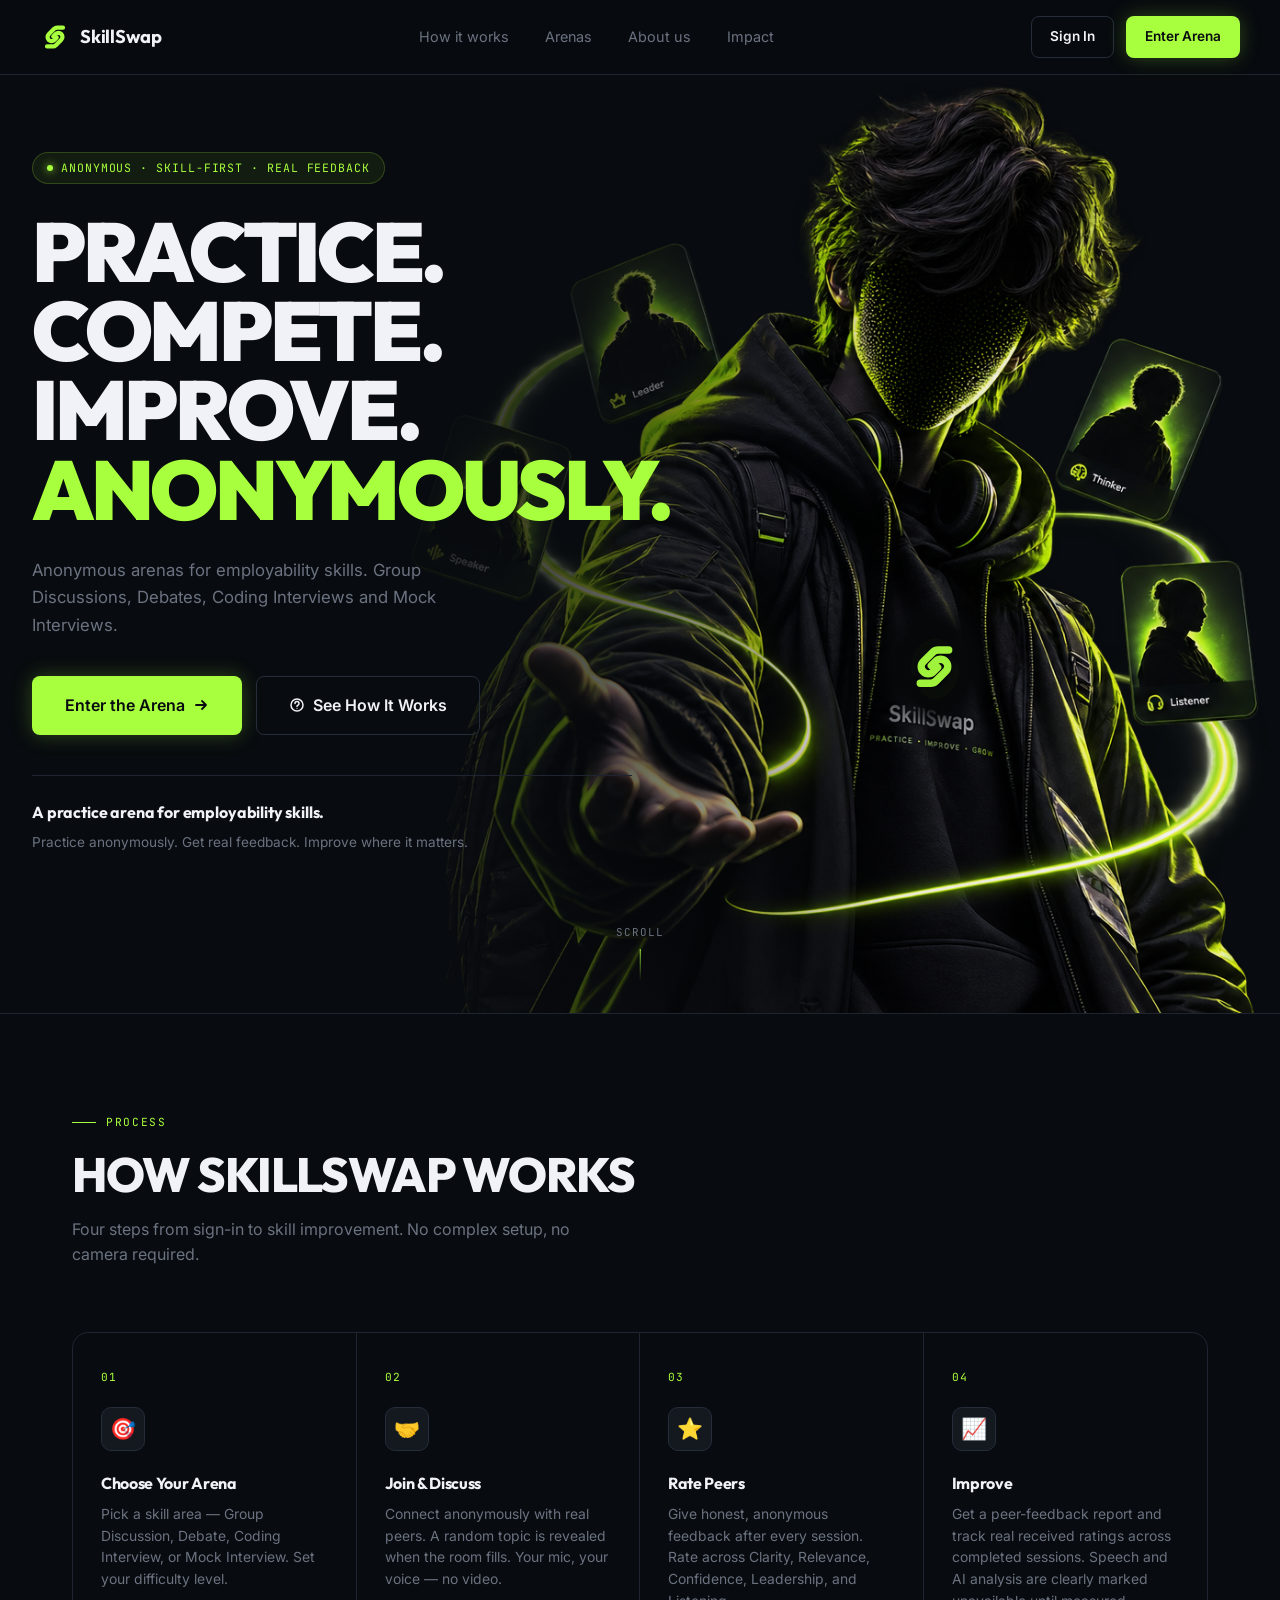
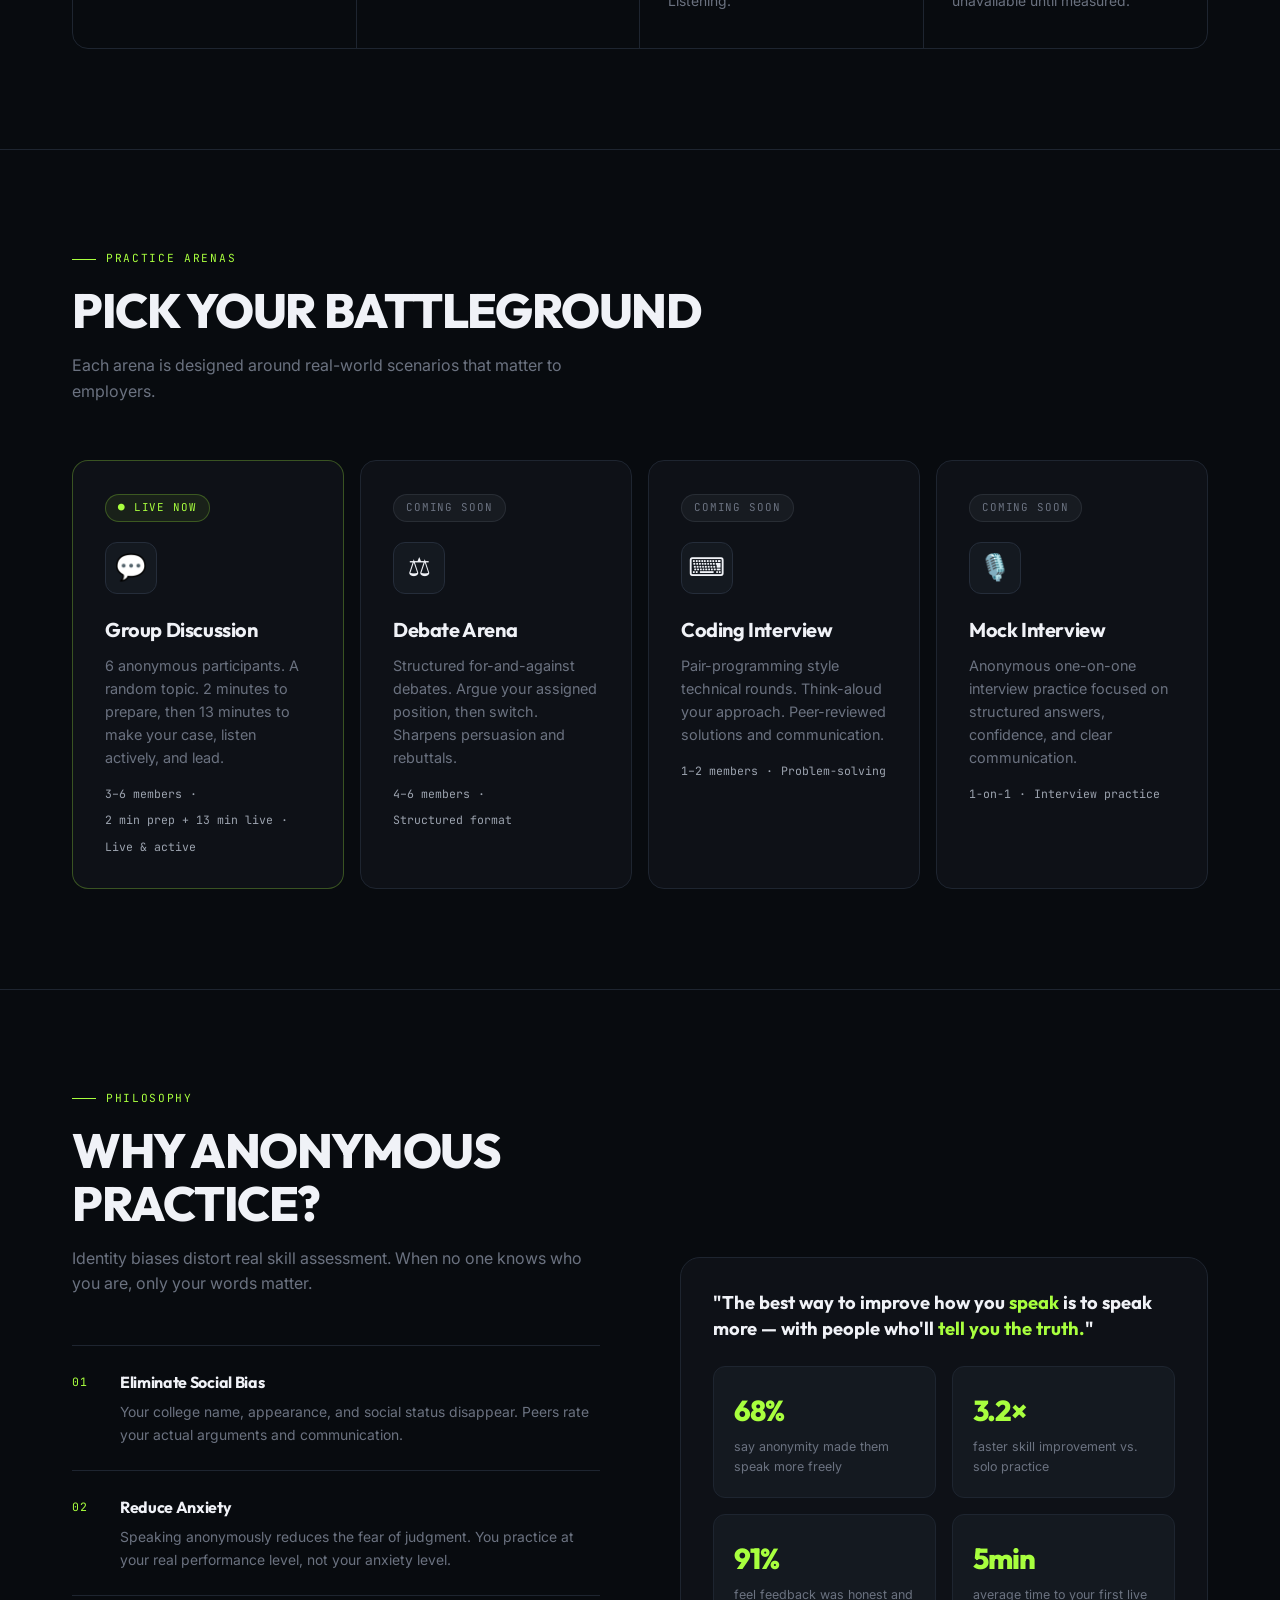
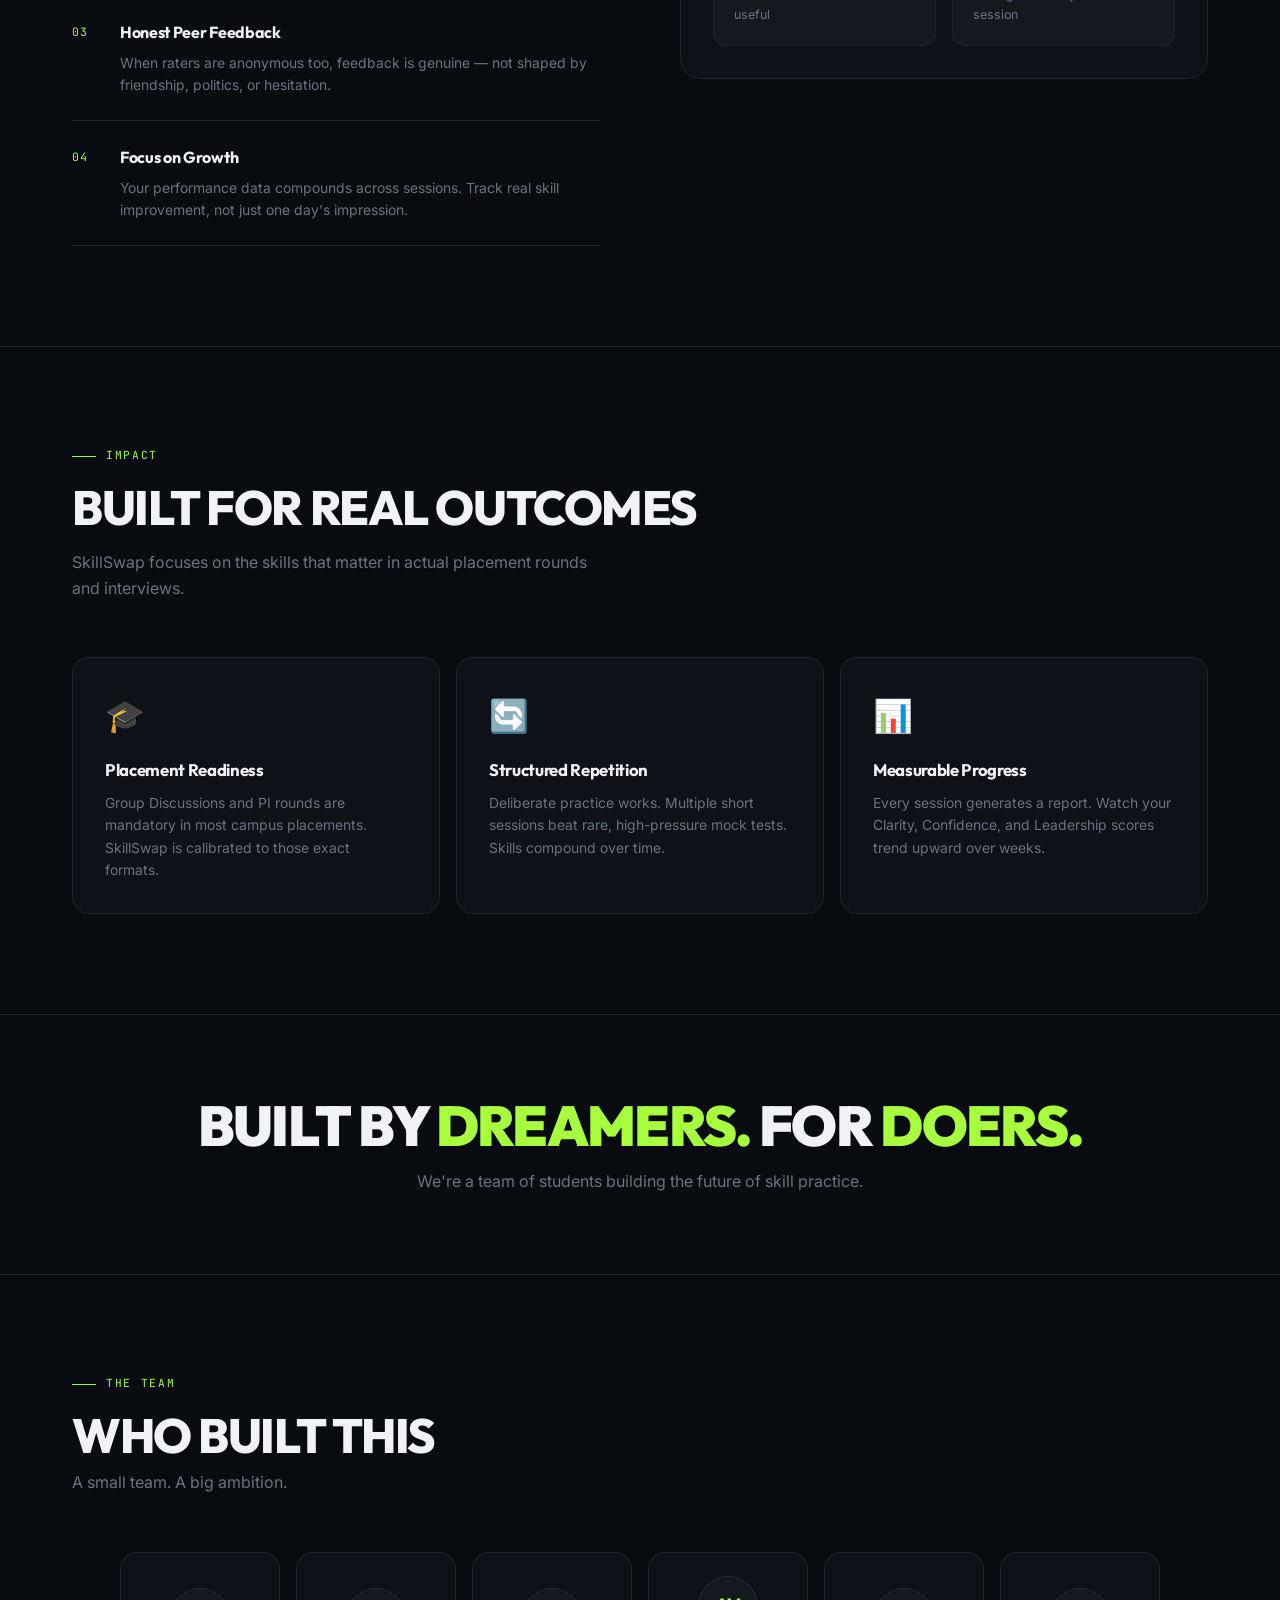
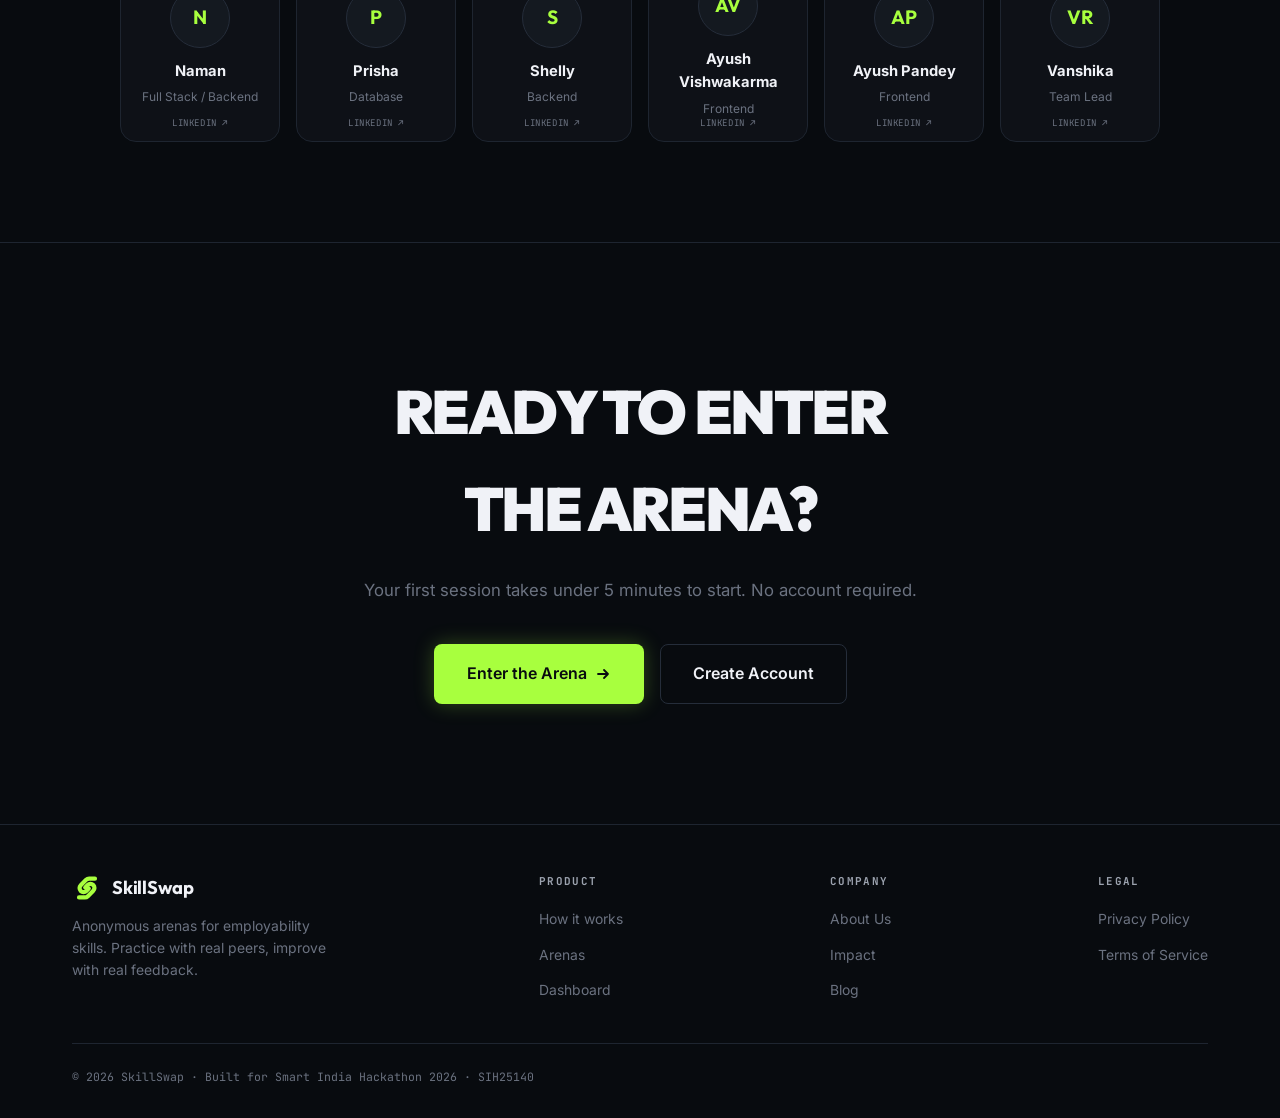
==== index.html @ 021e7776 "Final SkillSwap Arena prototype" ====
<!DOCTYPE html>
<html lang="en">
<head>
<meta charset="UTF-8">
<meta name="viewport" content="width=device-width, initial-scale=1.0">
<title>SkillSwap — Practice. Compete. Improve. Anonymously.</title>
<meta name="description" content="Anonymous arenas for employability skills. Group Discussions, Debates, Coding Interviews and Mock Interviews. Practice with real peers, get real feedback.">
<meta property="og:title" content="SkillSwap — Practice. Compete. Improve. Anonymously.">
<meta property="og:description" content="Anonymous arenas for employability skills. Join live Group Discussions with real peers.">

<link rel="preconnect" href="https://fonts.googleapis.com">
<link rel="preconnect" href="https://fonts.gstatic.com" crossorigin>
<link href="https://fonts.googleapis.com/css2?family=Outfit:wght@400;500;600;700;800;900&family=Inter:wght@400;500;600;700&family=JetBrains+Mono:wght@400;500&display=swap" rel="stylesheet">

<style>
:root {
  --bg:         #080B0F;
  --surface:    #0E1117;
  --surface-2:  #141920;
  --line:       #1E2530;
  --line-2:     #252D3A;
  --text:       #F0F2F7;
  --text-dim:   #6B7280;
  --text-mid:   #9CA3AF;
  --green:      #A8FF3E;
  --green-d:    #7ACC1A;
  --green-glow: rgba(168,255,62,0.12);
  --green-muted: rgba(168,255,62,0.07);
  --display:    'Outfit', sans-serif;
  --sans:       'Inter', system-ui, sans-serif;
  --mono:       'JetBrains Mono', ui-monospace, monospace;
}

*, *::before, *::after { margin: 0; padding: 0; box-sizing: border-box; }
html { scroll-behavior: smooth; }
body {
  background: var(--bg);
  color: var(--text);
  font-family: var(--sans);
  line-height: 1.6;
  -webkit-font-smoothing: antialiased;
  overflow-x: hidden;
}
img { max-width: 100%; display: block; }
a { color: inherit; text-decoration: none; }
ul { list-style: none; }
button { font: inherit; }

@media (prefers-reduced-motion: reduce) {
  *, *::before, *::after {
    animation-duration: 0.01ms !important;
    animation-iteration-count: 1 !important;
    transition-duration: 0.01ms !important;
  }
}

::selection { background: var(--green); color: #080B0F; }

/* ──── TYPOGRAPHY ──── */
h1, h2, h3, h4 { font-family: var(--display); letter-spacing: -0.02em; }

/* ──── LAYOUT ──── */
.container { max-width: 1200px; margin: 0 auto; padding: 0 32px; }
@media (max-width: 640px) { .container { padding: 0 20px; } }

/* ──── BUTTONS ──── */
.btn {
  display: inline-flex; align-items: center; justify-content: center; gap: 8px;
  font-family: var(--sans); font-size: 0.93rem; font-weight: 600;
  padding: 13px 24px; border-radius: 8px; border: 1px solid transparent;
  cursor: pointer;
  transition: transform 0.15s ease, background 0.15s ease, border-color 0.15s ease, box-shadow 0.15s ease;
}
.btn:hover { transform: translateY(-1px); }
.btn-green {
  background: var(--green); color: #080B0F;
  box-shadow: 0 0 20px rgba(168,255,62,0.25);
}
.btn-green:hover {
  background: #bfff5a;
  box-shadow: 0 0 32px rgba(168,255,62,0.4);
}
.btn-outline {
  background: transparent; color: var(--text); border-color: var(--line-2);
}
.btn-outline:hover { border-color: var(--green); color: var(--green); }
.btn-sm { padding: 9px 18px; font-size: 0.85rem; }
.btn-lg { padding: 16px 32px; font-size: 1rem; }

/* ──── NAVIGATION ──── */
header {
  position: fixed; top: 0; left: 0; right: 0; z-index: 100;
  background: rgba(8,11,15,0.8); backdrop-filter: blur(12px);
  border-bottom: 1px solid var(--line);
  transition: background 0.3s ease;
}
.nav {
  display: flex; align-items: center; justify-content: space-between;
  padding: 16px 0;
}
.logo {
  display: flex; align-items: center; gap: 10px;
  font-family: var(--display); font-weight: 700; font-size: 1.15rem;
  letter-spacing: -0.01em;
}
.logo-mark {
  width: 30px; height: 30px;
  display: flex; align-items: center; justify-content: center;
  flex-shrink: 0;
}
.logo-mark img { width: 30px; height: 30px; }
.nav-links {
  display: flex; gap: 36px;
  font-size: 0.9rem; color: var(--text-dim);
}
.nav-links a { transition: color 0.15s; }
.nav-links a:hover { color: var(--text); }
.nav-right { display: flex; align-items: center; gap: 12px; }
@media (max-width: 860px) { .nav-links { display: none; } }

/* ──── HERO SECTION ──── */
.hero {
  position: relative; min-height: 100vh;
  display: flex; align-items: center;
  overflow: hidden;
  padding-top: 72px;
  background: #080B0F;
  isolation: isolate;
}
.hero-art {
  position: absolute; inset: 72px 0 0;
  background-image:
    url('/static/hero-brand-overlay.svg?v=2'),
    url('/static/hero_figure.png?v=2');
  background-repeat: no-repeat;
  background-position: center right;
  background-size: auto 100%;
  pointer-events: none;
  z-index: 0;
}
.hero > .container { width:100%; position:relative; z-index:1; }
.hero-art::after {
  content: '';
  position: absolute; inset: 0;
  background: linear-gradient(
    90deg,
    #080B0F 0%,
    rgba(8,11,15,0.98) 25%,
    rgba(8,11,15,0.65) 48%,
    rgba(8,11,15,0.05) 70%
  );
  pointer-events: none;
}
.hero-layout {
  width: 100%; position: relative; z-index: 1;
  padding: 80px 0 60px;
}
.hero-mobile-art { display: none; }
.hero-content { position:relative; z-index:1; width:min(50vw, 600px); max-width:600px; }
.hero-badge {
  display: inline-flex; align-items: center; gap: 8px;
  background: var(--green-muted); border: 1px solid rgba(168,255,62,0.2);
  border-radius: 100px; padding: 6px 14px;
  font-family: var(--mono); font-size: 0.72rem; letter-spacing: 0.08em;
  text-transform: uppercase; color: var(--green); margin-bottom: 28px;
}
.hero-badge::before {
  content: ''; width: 6px; height: 6px; border-radius: 50%;
  background: var(--green); box-shadow: 0 0 8px var(--green);
  animation: blink 1.8s infinite;
}
@keyframes blink { 0%,100%{opacity:1} 50%{opacity:0.3} }

.hero-h1 {
  font-size: clamp(3rem, 7vw, 5.2rem);
  font-weight: 900; line-height: 0.95; letter-spacing: -0.04em;
  margin-bottom: 28px;
}
.hero-h1 .line-green { color: var(--green); display: block; }
.hero-h1 span { display: block; }

.hero-sub {
  color: var(--text-dim); font-size: 1.05rem; line-height: 1.65;
  max-width: 440px; margin-bottom: 36px;
}

.hero-actions { display: flex; align-items: center; gap: 14px; flex-wrap: wrap; }

.hero-tagline-strip {
  margin-top:40px;
  display:flex; flex-direction:column; gap:6px;
  padding-top:24px; border-top:1px solid var(--line);
}
.hero-tagline-main {
  font-family:var(--display); font-weight:700; font-size:1rem;
  color:var(--text); letter-spacing:-0.01em;
}
.hero-tagline-sub {
  font-size:0.85rem; color:var(--text-dim); line-height:1.55;
}
.hero-facts {
  display:flex; gap:28px; margin-top:20px; flex-wrap:wrap;
}
.hero-fact-val {
  font-family:var(--display); font-weight:800; font-size:1.6rem;
  color:var(--green); letter-spacing:-0.02em;
}
.hero-fact-label {
  font-size:0.75rem; color:var(--text-dim); margin-top:2px;
}

/* ──── SCROLL INDICATOR ──── */
.scroll-indicator {
  position: absolute; bottom: 32px; left: 50%; transform: translateX(-50%);
  display: flex; flex-direction: column; align-items: center; gap: 8px;
  font-family: var(--mono); font-size: 0.68rem; color: var(--text-dim);
  letter-spacing: 0.1em; text-transform: uppercase; z-index: 3;
  animation: float 2s ease-in-out infinite;
}
@keyframes float { 0%,100%{transform:translateX(-50%) translateY(0)} 50%{transform:translateX(-50%) translateY(-6px)} }
.scroll-indicator::after {
  content: ''; width: 1px; height: 32px;
  background: linear-gradient(to bottom, var(--green), transparent);
}

@media (max-width: 1024px) and (min-width: 769px) {
  .hero-art {
    background-size: auto 90%;
    background-position: calc(100% + 72px) bottom;
  }
  .hero-art::after {
    background: linear-gradient(
      90deg,
      #080B0F 0%,
      rgba(8,11,15,0.98) 32%,
      rgba(8,11,15,0.78) 51%,
      rgba(8,11,15,0.06) 72%
    );
  }
  .hero-content { width: 54vw; }
  .hero-h1 { font-size: clamp(3.5rem, 6.2vw, 4rem); }
}

@media (min-width: 1200px) {
  .hero-content { transform: translateX(-40px); }
}

@media (max-width: 768px) {
  .hero {
    min-height: auto;
    display: block;
    padding-top: 72px;
  }
  .hero-art { display: none; }
  .hero-layout { padding: 48px 0 0; }
  .hero-content { width: 100%; max-width: none; }
  .hero-h1 {
    font-size: clamp(2.8rem, 11.2vw, 4.2rem);
    line-height: 0.96;
  }
  .hero-mobile-art {
    display: block;
    position: relative;
    left: 50%;
    width: 100vw;
    height: clamp(390px, 105vw, 500px);
    margin-top: 18px;
    transform: translateX(-50%);
    overflow: hidden;
    background-image:
      url('/static/hero-brand-overlay.svg?v=2'),
      url('/static/hero_figure.png?v=2');
    background-repeat: no-repeat;
    background-size: auto 100%;
    background-position: right bottom;
    pointer-events: none;
  }
  .hero-mobile-art::after {
    content: '';
    position: absolute;
    inset: 0;
    background:
      linear-gradient(180deg, transparent 76%, #080B0F 100%),
      linear-gradient(90deg, #080B0F 0%, rgba(8,11,15,0.2) 14%, transparent 28%);
  }
  .scroll-indicator { display: none; }
}

@media (max-width: 480px) {
  .hero-layout { padding-top: 34px; }
  .hero-badge { margin-bottom: 20px; }
  .hero-h1 {
    font-size: clamp(2.45rem, 11vw, 3.15rem);
    margin-bottom: 22px;
  }
  .hero-sub { font-size: 0.95rem; margin-bottom: 24px; }
  .hero-actions { flex-direction: column; align-items: stretch; gap: 10px; }
  .hero-actions .btn { width: 100%; }
  .hero-tagline-strip { margin-top: 28px; padding-top: 20px; }
  .hero-mobile-art {
    height: clamp(390px, 105vw, 452px);
    margin-top: 10px;
    background-position: right bottom;
  }
}

/* ──── SECTION BASE ──── */
section { padding: 100px 0; }
.section-label {
  font-family: var(--mono); font-size: 0.7rem; letter-spacing: 0.15em;
  text-transform: uppercase; color: var(--green); margin-bottom: 16px;
  display: flex; align-items: center; gap: 10px;
}
.section-label::before {
  content: ''; width: 24px; height: 1px; background: var(--green);
}
.section-title {
  font-size: clamp(2rem, 4vw, 3rem); font-weight: 800;
  line-height: 1.1; letter-spacing: -0.03em; margin-bottom: 16px;
}
.section-sub {
  color: var(--text-dim); font-size: 1rem; max-width: 520px;
}

/* ──── HOW IT WORKS ──── */
.how-section { border-top: 1px solid var(--line); }
.how-steps {
  display: grid; grid-template-columns: repeat(4, 1fr); gap: 0;
  margin-top: 64px; border: 1px solid var(--line); border-radius: 16px;
  overflow: hidden;
}
@media (max-width: 860px) { .how-steps { grid-template-columns: 1fr 1fr; } }
@media (max-width: 520px) { .how-steps { grid-template-columns: 1fr; } }

.how-step {
  padding: 36px 28px;
  border-right: 1px solid var(--line);
  position: relative;
  transition: background 0.2s ease;
}
.how-step:last-child { border-right: none; }
.how-step:hover { background: var(--green-muted); }

.how-num {
  font-family: var(--mono); font-size: 0.7rem; color: var(--green);
  margin-bottom: 20px; letter-spacing: 0.1em;
}
.how-icon {
  width: 44px; height: 44px; border-radius: 10px;
  background: var(--surface-2); border: 1px solid var(--line-2);
  display: flex; align-items: center; justify-content: center;
  margin-bottom: 20px;
  font-size: 1.3rem;
}
.how-step h3 { font-size: 1rem; font-weight: 700; margin-bottom: 8px; }
.how-step p { font-size: 0.87rem; color: var(--text-dim); line-height: 1.55; }

/* ──── ARENAS ──── */
.arenas-section { border-top: 1px solid var(--line); }
.arenas-grid {
  display: grid; grid-template-columns: repeat(4, minmax(0, 1fr)); gap: 16px;
  grid-auto-rows: 1fr;
  margin-top: 56px;
}
@media (max-width: 1100px) { .arenas-grid { grid-template-columns: repeat(2, minmax(0, 1fr)); } }
@media (max-width: 640px) { .arenas-grid { grid-template-columns: 1fr; } }

.arena-card {
  background: var(--surface); border: 1px solid var(--line);
  border-radius: 16px; padding: 32px;
  cursor: pointer; transition: border-color 0.2s ease, background 0.2s ease, transform 0.2s ease;
  position: relative; overflow: hidden;
  min-width: 0; height: 100%;
}
.arena-card::before {
  content: ''; position: absolute; inset: 0;
  background: var(--green-muted); opacity: 0;
  transition: opacity 0.2s ease;
}
.arena-card:hover { border-color: rgba(168,255,62,0.3); transform: translateY(-2px); }
.arena-card:hover::before { opacity: 1; }
.arena-card.primary { border-color: rgba(168,255,62,0.28); }

.arena-badge {
  display: inline-flex; align-items: center; gap: 6px;
  background: var(--green-muted); border: 1px solid rgba(168,255,62,0.25);
  border-radius: 100px; padding: 4px 12px;
  font-family: var(--mono); font-size: 0.68rem; color: var(--green);
  text-transform: uppercase; letter-spacing: 0.08em; margin-bottom: 20px;
}
.arena-badge.coming-soon {
  background: rgba(107,114,128,0.1); border-color: rgba(107,114,128,0.2);
  color: var(--text-dim);
}
.arena-icon {
  width: 52px; height: 52px; border-radius: 12px;
  background: var(--surface-2); border: 1px solid var(--line-2);
  display: flex; align-items: center; justify-content: center;
  font-size: 1.6rem; margin-bottom: 20px;
}
.arena-card h3 { font-size: 1.25rem; font-weight: 700; margin-bottom: 8px; }
.arena-card p { font-size: 0.9rem; color: var(--text-dim); margin-bottom: 16px; }
.arena-meta {
  display: flex; gap: 8px; flex-wrap: wrap;
  font-family: var(--mono); font-size: 0.72rem; color: var(--text-mid);
}

/* ──── WHY ANONYMOUS ──── */
.why-section { border-top: 1px solid var(--line); }
.why-grid {
  display: grid; grid-template-columns: 1fr 1fr; gap: 80px;
  align-items: center; margin-top: 0;
}
@media (max-width: 860px) { .why-grid { grid-template-columns: 1fr; gap: 48px; } }
.why-left {}
.why-points { margin-top: 48px; display: flex; flex-direction: column; gap: 0; }
.why-point {
  display: flex; gap: 20px; padding: 24px 0;
  border-bottom: 1px solid var(--line);
}
.why-point:first-child { border-top: 1px solid var(--line); }
.why-point-num {
  font-family: var(--mono); font-size: 0.72rem; color: var(--green);
  min-width: 28px; padding-top: 3px; letter-spacing: 0.06em;
}
.why-point-content h4 { font-size: 1rem; font-weight: 700; margin-bottom: 6px; }
.why-point-content p { font-size: 0.87rem; color: var(--text-dim); line-height: 1.6; }

.why-visual {
  position: relative; background: var(--surface);
  border: 1px solid var(--line); border-radius: 20px; padding: 32px;
}
.why-quote {
  font-family: var(--display); font-size: 1.15rem; font-weight: 700;
  line-height: 1.4; margin-bottom: 24px;
  color: var(--text);
}
.why-quote span { color: var(--green); }
.why-visual-stats {
  display: grid; grid-template-columns: 1fr 1fr; gap: 16px;
  margin-top: 24px;
}
.why-stat {
  background: var(--surface-2); border: 1px solid var(--line);
  border-radius: 12px; padding: 20px;
}
.why-stat-val {
  font-family: var(--display); font-weight: 800; font-size: 1.8rem;
  color: var(--green); letter-spacing: -0.03em;
}
.why-stat-label {
  font-size: 0.78rem; color: var(--text-dim); margin-top: 4px;
}

/* ──── IMPACT ──── */
.impact-section { border-top: 1px solid var(--line); }
.impact-grid {
  display: grid; grid-template-columns: repeat(3, 1fr); gap: 16px;
  margin-top: 56px;
}
@media (max-width: 640px) { .impact-grid { grid-template-columns: 1fr; } }
.impact-card {
  background: var(--surface); border: 1px solid var(--line);
  border-radius: 16px; padding: 32px;
}
.impact-card .ic { font-size: 2rem; margin-bottom: 16px; }
.impact-card h3 { font-size: 1.05rem; font-weight: 700; margin-bottom: 8px; }
.impact-card p { font-size: 0.87rem; color: var(--text-dim); line-height: 1.6; }

/* ──── TEAM ──── */
.team-section { border-top: 1px solid var(--line); }
.team-grid {
  display: flex; gap: 16px; flex-wrap: wrap;
  margin-top: 56px; justify-content: center;
}
.team-card {
  width: 160px; height: 190px; flex-shrink: 0;
  position: relative; perspective: 900px; cursor: pointer;
  border-radius: 16px; outline: none;
}
.team-card:focus-visible {
  outline: 2px solid var(--green); outline-offset: 4px;
}
.team-card-inner {
  width: 100%; height: 100%; position: relative;
  transform-style: preserve-3d;
  transition: transform 0.45s cubic-bezier(0.2, 0.7, 0.2, 1);
}
.team-card.is-flipped .team-card-inner { transform: rotateY(180deg); }
@media (hover: hover) and (pointer: fine) {
  .team-card:hover .team-card-inner { transform: rotateY(180deg); }
}
.team-card-face {
  position: absolute; inset: 0;
  display: flex; flex-direction: column; align-items: center; justify-content: center;
  background: var(--surface); border: 1px solid var(--line);
  border-radius: 16px; padding: 20px 16px; text-align: center;
  backface-visibility: hidden; -webkit-backface-visibility: hidden;
  transition: border-color 0.2s ease, box-shadow 0.2s ease;
}
.team-card:hover .team-card-face,
.team-card:focus-visible .team-card-face,
.team-card.is-flipped .team-card-face {
  border-color: rgba(168,255,62,0.34);
}
.team-card-back {
  transform: rotateY(180deg);
  background:
    radial-gradient(circle at 50% 25%, rgba(168,255,62,0.09), transparent 52%),
    var(--surface);
}
.team-avatar {
  width: 60px; height: 60px; border-radius: 50%;
  background: var(--surface-2); border: 1px solid var(--line-2);
  margin: 0 auto 12px;
  display: flex; align-items: center; justify-content: center;
  font-family: var(--display); font-weight: 700; font-size: 1.2rem;
  color: var(--green);
}
.team-name { font-size: 0.92rem; font-weight: 700; margin-bottom: 4px; }
.team-role { font-size: 0.75rem; color: var(--text-dim); }
.team-card-cue {
  position: absolute; bottom: 10px;
  font-family: var(--mono); font-size: 0.57rem; letter-spacing: 0.06em;
  text-transform: uppercase; color: var(--text-dim);
}
.team-back-name {
  font-family: var(--display); font-size: 1rem; font-weight: 800;
  color: var(--text); line-height: 1.2; margin-bottom: 18px;
}
.team-linkedin {
  display: inline-flex; align-items: center; justify-content: center; gap: 8px;
  width: 100%; padding: 10px 12px; border-radius: 8px;
  color: #080B0F; background: var(--green); border: 1px solid var(--green);
  font-family: var(--sans); font-size: 0.76rem; font-weight: 700;
  transition: background 0.15s ease, box-shadow 0.15s ease;
}
.team-linkedin:hover,
.team-linkedin:focus-visible {
  background: #bfff5a; box-shadow: 0 0 18px rgba(168,255,62,0.2);
}
.team-linkedin svg { width: 15px; height: 15px; flex-shrink: 0; }
.team-flip-back {
  margin-top: 12px; padding: 5px 9px;
  border: 0; background: transparent; color: var(--text-dim);
  font-family: var(--mono); font-size: 0.61rem; letter-spacing: 0.05em;
  text-transform: uppercase;
}
.team-flip-back:hover,
.team-flip-back:focus-visible { color: var(--green); }
@media (prefers-reduced-motion: reduce) {
  .team-card-inner { transition: none; }
}

/* ──── BRAND LINE ──── */
.brand-section {
  border-top: 1px solid var(--line);
  padding: 80px 0; text-align: center;
  position: relative; overflow: hidden;
}
.brand-line {
  font-family: var(--display); font-weight: 900;
  font-size: clamp(1.8rem, 5vw, 3.5rem);
  letter-spacing: -0.03em; line-height: 1.1;
}
.brand-line span { color: var(--green); }
.brand-sub { color: var(--text-dim); margin-top: 12px; }

/* ──── FINAL CTA ──── */
.cta-section {
  border-top: 1px solid var(--line); text-align: center; padding: 120px 0;
}
.cta-section h2 {
  font-size: clamp(2.2rem, 5vw, 3.8rem); font-weight: 900;
  letter-spacing: -0.04em; margin-bottom: 20px;
}
.cta-section p { color: var(--text-dim); font-size: 1.05rem; margin-bottom: 40px; }
.cta-actions { display: flex; gap: 16px; justify-content: center; flex-wrap: wrap; }

/* ──── FOOTER ──── */
footer {
  border-top: 1px solid var(--line);
  padding: 48px 0 32px;
}
.footer-top {
  display: flex; justify-content: space-between; gap: 40px; flex-wrap: wrap;
  margin-bottom: 40px;
}
.footer-logo { margin-bottom: 12px; }
.footer-desc { font-size: 0.87rem; color: var(--text-dim); max-width: 260px; line-height: 1.6; }
.footer-nav-group h4 {
  font-family: var(--mono); font-size: 0.68rem; letter-spacing: 0.12em;
  text-transform: uppercase; color: var(--text-mid); margin-bottom: 16px;
}
.footer-nav-group ul { display: flex; flex-direction: column; gap: 10px; }
.footer-nav-group a { font-size: 0.87rem; color: var(--text-dim); transition: color 0.15s; }
.footer-nav-group a:hover { color: var(--text); }
.footer-bottom {
  border-top: 1px solid var(--line); padding-top: 24px;
  display: flex; justify-content: flex-start; flex-wrap: wrap; gap: 12px;
  font-family: var(--mono); font-size: 0.72rem; color: var(--text-dim);
}

/* ──── REVEAL ANIMATION ──── */
.reveal { opacity: 0; transform: translateY(24px); transition: opacity 0.7s ease, transform 0.7s ease; }
.reveal.in { opacity: 1; transform: none; }
.reveal-delay-1 { transition-delay: 0.1s; }
.reveal-delay-2 { transition-delay: 0.2s; }
.reveal-delay-3 { transition-delay: 0.3s; }
.reveal-delay-4 { transition-delay: 0.4s; }
</style>
</head>
<body>

<!-- ──── NAVIGATION ──── -->
<header id="site-header">
  <div class="container nav">
    <a href="/" class="logo" id="logo-link">
      <div class="logo-mark">
        <img src="/static/skillswap-mark.svg" alt="">
      </div>
      SkillSwap
    </a>
    <nav class="nav-links">
      <a href="#how-it-works">How it works</a>
      <a href="#arenas">Arenas</a>
      <a href="#about">About us</a>
      <a href="#impact">Impact</a>
    </nav>
    <div class="nav-right">
      <a href="/auth" class="btn btn-outline btn-sm" id="nav-signin">Sign In</a>
      <a href="/auth" class="btn btn-green btn-sm" id="nav-enter">Enter Arena</a>
    </div>
  </div>
</header>

<!-- ──── HERO ──── -->
<section class="hero" id="hero">
  <div class="hero-art" aria-hidden="true"></div>
  <div class="container">
    <div class="hero-layout">
      <div class="hero-content">
        <div class="hero-badge">Anonymous · Skill-First · Real Feedback</div>
        <h1 class="hero-h1">
          <span>PRACTICE.</span>
          <span>COMPETE.</span>
          <span>IMPROVE.</span>
          <span class="line-green">ANONYMOUSLY.</span>
        </h1>
        <p class="hero-sub">
          Anonymous arenas for employability skills.
          Group Discussions, Debates, Coding Interviews and Mock Interviews.
        </p>
        <div class="hero-actions">
          <a href="/auth" class="btn btn-green btn-lg" id="hero-enter-btn">
            Enter the Arena
            <svg width="16" height="16" viewBox="0 0 16 16" fill="none">
              <path d="M3 8h10M9 4l4 4-4 4" stroke="currentColor" stroke-width="1.8" stroke-linecap="round" stroke-linejoin="round"/>
            </svg>
          </a>
          <a href="#how-it-works" class="btn btn-outline btn-lg" id="hero-how-btn">
            <svg width="16" height="16" viewBox="0 0 16 16" fill="none">
              <circle cx="8" cy="8" r="6" stroke="currentColor" stroke-width="1.5"/>
              <path d="M6 6.5c0-1.1.9-2 2-2s2 .9 2 2c0 .8-.5 1.5-1.2 1.8L8 9v.5" stroke="currentColor" stroke-width="1.5" stroke-linecap="round"/>
              <circle cx="8" cy="11.5" r=".6" fill="currentColor"/>
            </svg>
            See How It Works
          </a>
        </div>

        <div class="hero-tagline-strip">
          <span class="hero-tagline-main">A practice arena for employability skills.</span>
          <span class="hero-tagline-sub">Practice anonymously. Get real feedback. Improve where it matters.</span>
        </div>
      </div>

      <div class="hero-mobile-art" aria-hidden="true"></div>

    </div>
  </div>
  <div class="scroll-indicator">scroll</div>
</section>

<!-- ──── HOW IT WORKS ──── -->
<section id="how-it-works" class="how-section">
  <div class="container">
    <div class="section-label">Process</div>
    <h2 class="section-title">HOW SKILLSWAP WORKS</h2>
    <p class="section-sub">Four steps from sign-in to skill improvement. No complex setup, no camera required.</p>

    <div class="how-steps">
      <div class="how-step reveal">
        <div class="how-num">01</div>
        <div class="how-icon">🎯</div>
        <h3>Choose Your Arena</h3>
        <p>Pick a skill area — Group Discussion, Debate, Coding Interview, or Mock Interview. Set your difficulty level.</p>
      </div>
      <div class="how-step reveal reveal-delay-1">
        <div class="how-num">02</div>
        <div class="how-icon">🤝</div>
        <h3>Join &amp; Discuss</h3>
        <p>Connect anonymously with real peers. A random topic is revealed when the room fills. Your mic, your voice — no video.</p>
      </div>
      <div class="how-step reveal reveal-delay-2">
        <div class="how-num">03</div>
        <div class="how-icon">⭐</div>
        <h3>Rate Peers</h3>
        <p>Give honest, anonymous feedback after every session. Rate across Clarity, Relevance, Confidence, Leadership, and Listening.</p>
      </div>
      <div class="how-step reveal reveal-delay-3">
        <div class="how-num">04</div>
        <div class="how-icon">📈</div>
        <h3>Improve</h3>
        <p>Get a peer-feedback report and track real received ratings across completed sessions. Speech and AI analysis are clearly marked unavailable until measured.</p>
      </div>
    </div>
  </div>
</section>

<!-- ──── ARENAS ──── -->
<section id="arenas" class="arenas-section">
  <div class="container">
    <div class="section-label">Practice Arenas</div>
    <h2 class="section-title">PICK YOUR BATTLEGROUND</h2>
    <p class="section-sub">Each arena is designed around real-world scenarios that matter to employers.</p>

    <div class="arenas-grid">
      <a href="/auth" class="arena-card primary reveal" id="arena-gd">
        <div class="arena-badge">● Live Now</div>
        <div class="arena-icon">💬</div>
        <h3>Group Discussion</h3>
        <p>6 anonymous participants. A random topic. 2 minutes to prepare, then 13 minutes to make your case, listen actively, and lead.</p>
        <div class="arena-meta">
          <span>3–6 members</span>
          <span>·</span>
          <span>2 min prep + 13 min live</span>
          <span>·</span>
          <span>Live &amp; active</span>
        </div>
      </a>

      <div class="arena-card reveal reveal-delay-1" id="arena-debate">
        <div class="arena-badge coming-soon">Coming Soon</div>
        <div class="arena-icon">⚖️</div>
        <h3>Debate Arena</h3>
        <p>Structured for-and-against debates. Argue your assigned position, then switch. Sharpens persuasion and rebuttals.</p>
        <div class="arena-meta">
          <span>4–6 members</span>
          <span>·</span>
          <span>Structured format</span>
        </div>
      </div>

      <div class="arena-card reveal reveal-delay-2" id="arena-code">
        <div class="arena-badge coming-soon">Coming Soon</div>
        <div class="arena-icon">⌨️</div>
        <h3>Coding Interview</h3>
        <p>Pair-programming style technical rounds. Think-aloud your approach. Peer-reviewed solutions and communication.</p>
        <div class="arena-meta">
          <span>1–2 members</span>
          <span>·</span>
          <span>Problem-solving</span>
        </div>
      </div>

      <div class="arena-card reveal reveal-delay-3" id="arena-mock">
        <div class="arena-badge coming-soon">Coming Soon</div>
        <div class="arena-icon">🎙️</div>
        <h3>Mock Interview</h3>
        <p>Anonymous one-on-one interview practice focused on structured answers, confidence, and clear communication.</p>
        <div class="arena-meta">
          <span>1-on-1</span>
          <span>·</span>
          <span>Interview practice</span>
        </div>
      </div>
    </div>
  </div>
</section>

<!-- ──── WHY ANONYMOUS ──── -->
<section id="why" class="why-section">
  <div class="container">
    <div class="why-grid">
      <div class="why-left">
        <div class="section-label">Philosophy</div>
        <h2 class="section-title">WHY ANONYMOUS PRACTICE?</h2>
        <p class="section-sub">Identity biases distort real skill assessment. When no one knows who you are, only your words matter.</p>
        <div class="why-points">
          <div class="why-point reveal">
            <div class="why-point-num">01</div>
            <div class="why-point-content">
              <h4>Eliminate Social Bias</h4>
              <p>Your college name, appearance, and social status disappear. Peers rate your actual arguments and communication.</p>
            </div>
          </div>
          <div class="why-point reveal reveal-delay-1">
            <div class="why-point-num">02</div>
            <div class="why-point-content">
              <h4>Reduce Anxiety</h4>
              <p>Speaking anonymously reduces the fear of judgment. You practice at your real performance level, not your anxiety level.</p>
            </div>
          </div>
          <div class="why-point reveal reveal-delay-2">
            <div class="why-point-num">03</div>
            <div class="why-point-content">
              <h4>Honest Peer Feedback</h4>
              <p>When raters are anonymous too, feedback is genuine — not shaped by friendship, politics, or hesitation.</p>
            </div>
          </div>
          <div class="why-point reveal reveal-delay-3">
            <div class="why-point-num">04</div>
            <div class="why-point-content">
              <h4>Focus on Growth</h4>
              <p>Your performance data compounds across sessions. Track real skill improvement, not just one day's impression.</p>
            </div>
          </div>
        </div>
      </div>

      <div class="why-visual reveal" id="why-visual">
        <p class="why-quote">
          "The best way to improve how you <span>speak</span> is to speak more — with people who'll <span>tell you the truth.</span>"
        </p>
        <div class="why-visual-stats">
          <div class="why-stat">
            <div class="why-stat-val">68%</div>
            <div class="why-stat-label">say anonymity made them speak more freely</div>
          </div>
          <div class="why-stat">
            <div class="why-stat-val">3.2×</div>
            <div class="why-stat-label">faster skill improvement vs. solo practice</div>
          </div>
          <div class="why-stat">
            <div class="why-stat-val">91%</div>
            <div class="why-stat-label">feel feedback was honest and useful</div>
          </div>
          <div class="why-stat">
            <div class="why-stat-val">5min</div>
            <div class="why-stat-label">average time to your first live session</div>
          </div>
        </div>
      </div>
    </div>
  </div>
</section>

<!-- ──── IMPACT ──── -->
<section id="impact" class="impact-section">
  <div class="container">
    <div class="section-label">Impact</div>
    <h2 class="section-title">BUILT FOR REAL OUTCOMES</h2>
    <p class="section-sub">SkillSwap focuses on the skills that matter in actual placement rounds and interviews.</p>

    <div class="impact-grid">
      <div class="impact-card reveal">
        <div class="ic">🎓</div>
        <h3>Placement Readiness</h3>
        <p>Group Discussions and PI rounds are mandatory in most campus placements. SkillSwap is calibrated to those exact formats.</p>
      </div>
      <div class="impact-card reveal reveal-delay-1">
        <div class="ic">🔄</div>
        <h3>Structured Repetition</h3>
        <p>Deliberate practice works. Multiple short sessions beat rare, high-pressure mock tests. Skills compound over time.</p>
      </div>
      <div class="impact-card reveal reveal-delay-2">
        <div class="ic">📊</div>
        <h3>Measurable Progress</h3>
        <p>Every session generates a report. Watch your Clarity, Confidence, and Leadership scores trend upward over weeks.</p>
      </div>
    </div>
  </div>
</section>

<!-- ──── BRAND LINE ──── -->
<section class="brand-section" id="about">
  <div class="container">
    <p class="brand-line">
      BUILT BY <span>DREAMERS.</span> FOR <span>DOERS.</span>
    </p>
    <p class="brand-sub">We're a team of students building the future of skill practice.</p>
  </div>
</section>

<!-- ──── TEAM ──── -->
<section class="team-section">
  <div class="container">
    <div class="section-label">The Team</div>
    <h2 class="section-title" style="margin-bottom: 8px;">WHO BUILT THIS</h2>
    <p class="section-sub">A small team. A big ambition.</p>
    <div class="team-grid" id="team-grid">
      <div class="team-card reveal" tabindex="0" role="group" aria-label="Naman team card. Press Enter to show LinkedIn options." aria-expanded="false">
        <div class="team-card-inner">
          <div class="team-card-face team-card-front">
            <div class="team-avatar">N</div>
            <div class="team-name">Naman</div>
            <div class="team-role">Full Stack / Backend</div>
            <span class="team-card-cue" aria-hidden="true">LinkedIn ↗</span>
          </div>
          <div class="team-card-face team-card-back" aria-hidden="true">
            <div class="team-back-name">Naman</div>
            <a class="team-linkedin" href="https://www.linkedin.com/in/namanchona/" target="_blank" rel="noopener noreferrer" aria-label="Open Naman's LinkedIn profile in a new tab" tabindex="-1">
              <svg viewBox="0 0 24 24" fill="currentColor" aria-hidden="true"><path d="M20.45 20.45h-3.56v-5.57c0-1.33-.02-3.04-1.85-3.04-1.85 0-2.14 1.45-2.14 2.94v5.67H9.35V9h3.41v1.56h.05c.48-.9 1.64-1.85 3.37-1.85 3.6 0 4.27 2.37 4.27 5.46v6.28zM5.34 7.43a2.06 2.06 0 1 1 0-4.13 2.06 2.06 0 0 1 0 4.13zM7.12 20.45H3.56V9h3.56v11.45z"/></svg>
              LinkedIn
            </a>
            <button type="button" class="team-flip-back" aria-label="Show Naman's profile details" tabindex="-1">↩ Back</button>
          </div>
        </div>
      </div>
      <div class="team-card reveal reveal-delay-1" tabindex="0" role="group" aria-label="Prisha team card. Press Enter to show LinkedIn options." aria-expanded="false">
        <div class="team-card-inner">
          <div class="team-card-face team-card-front">
            <div class="team-avatar">P</div>
            <div class="team-name">Prisha</div>
            <div class="team-role">Database</div>
            <span class="team-card-cue" aria-hidden="true">LinkedIn ↗</span>
          </div>
          <div class="team-card-face team-card-back" aria-hidden="true">
            <div class="team-back-name">Prisha</div>
            <a class="team-linkedin" href="https://www.linkedin.com/in/prisha-gautam-738b42380/" target="_blank" rel="noopener noreferrer" aria-label="Open Prisha's LinkedIn profile in a new tab" tabindex="-1">
              <svg viewBox="0 0 24 24" fill="currentColor" aria-hidden="true"><path d="M20.45 20.45h-3.56v-5.57c0-1.33-.02-3.04-1.85-3.04-1.85 0-2.14 1.45-2.14 2.94v5.67H9.35V9h3.41v1.56h.05c.48-.9 1.64-1.85 3.37-1.85 3.6 0 4.27 2.37 4.27 5.46v6.28zM5.34 7.43a2.06 2.06 0 1 1 0-4.13 2.06 2.06 0 0 1 0 4.13zM7.12 20.45H3.56V9h3.56v11.45z"/></svg>
              LinkedIn
            </a>
            <button type="button" class="team-flip-back" aria-label="Show Prisha's profile details" tabindex="-1">↩ Back</button>
          </div>
        </div>
      </div>
      <div class="team-card reveal reveal-delay-2" tabindex="0" role="group" aria-label="Shelly team card. Press Enter to show LinkedIn options." aria-expanded="false">
        <div class="team-card-inner">
          <div class="team-card-face team-card-front">
            <div class="team-avatar">S</div>
            <div class="team-name">Shelly</div>
            <div class="team-role">Backend</div>
            <span class="team-card-cue" aria-hidden="true">LinkedIn ↗</span>
          </div>
          <div class="team-card-face team-card-back" aria-hidden="true">
            <div class="team-back-name">Shelly</div>
            <a class="team-linkedin" href="https://www.linkedin.com/in/shelly-poonia/" target="_blank" rel="noopener noreferrer" aria-label="Open Shelly's LinkedIn profile in a new tab" tabindex="-1">
              <svg viewBox="0 0 24 24" fill="currentColor" aria-hidden="true"><path d="M20.45 20.45h-3.56v-5.57c0-1.33-.02-3.04-1.85-3.04-1.85 0-2.14 1.45-2.14 2.94v5.67H9.35V9h3.41v1.56h.05c.48-.9 1.64-1.85 3.37-1.85 3.6 0 4.27 2.37 4.27 5.46v6.28zM5.34 7.43a2.06 2.06 0 1 1 0-4.13 2.06 2.06 0 0 1 0 4.13zM7.12 20.45H3.56V9h3.56v11.45z"/></svg>
              LinkedIn
            </a>
            <button type="button" class="team-flip-back" aria-label="Show Shelly's profile details" tabindex="-1">↩ Back</button>
          </div>
        </div>
      </div>
      <div class="team-card reveal reveal-delay-3" tabindex="0" role="group" aria-label="Ayush Vishwakarma team card. Press Enter to show LinkedIn options." aria-expanded="false">
        <div class="team-card-inner">
          <div class="team-card-face team-card-front">
            <div class="team-avatar">AV</div>
            <div class="team-name">Ayush Vishwakarma</div>
            <div class="team-role">Frontend</div>
            <span class="team-card-cue" aria-hidden="true">LinkedIn ↗</span>
          </div>
          <div class="team-card-face team-card-back" aria-hidden="true">
            <div class="team-back-name">Ayush Vishwakarma</div>
            <a class="team-linkedin" href="https://www.linkedin.com/in/ayush-vishwakarma1604/" target="_blank" rel="noopener noreferrer" aria-label="Open Ayush Vishwakarma's LinkedIn profile in a new tab" tabindex="-1">
              <svg viewBox="0 0 24 24" fill="currentColor" aria-hidden="true"><path d="M20.45 20.45h-3.56v-5.57c0-1.33-.02-3.04-1.85-3.04-1.85 0-2.14 1.45-2.14 2.94v5.67H9.35V9h3.41v1.56h.05c.48-.9 1.64-1.85 3.37-1.85 3.6 0 4.27 2.37 4.27 5.46v6.28zM5.34 7.43a2.06 2.06 0 1 1 0-4.13 2.06 2.06 0 0 1 0 4.13zM7.12 20.45H3.56V9h3.56v11.45z"/></svg>
              LinkedIn
            </a>
            <button type="button" class="team-flip-back" aria-label="Show Ayush Vishwakarma's profile details" tabindex="-1">↩ Back</button>
          </div>
        </div>
      </div>
      <div class="team-card reveal reveal-delay-3" tabindex="0" role="group" aria-label="Ayush Pandey team card. Press Enter to show LinkedIn options." aria-expanded="false">
        <div class="team-card-inner">
          <div class="team-card-face team-card-front">
            <div class="team-avatar">AP</div>
            <div class="team-name">Ayush Pandey</div>
            <div class="team-role">Frontend</div>
            <span class="team-card-cue" aria-hidden="true">LinkedIn ↗</span>
          </div>
          <div class="team-card-face team-card-back" aria-hidden="true">
            <div class="team-back-name">Ayush Pandey</div>
            <a class="team-linkedin" href="https://www.linkedin.com/in/ayush-pandey-68a431380/" target="_blank" rel="noopener noreferrer" aria-label="Open Ayush Pandey's LinkedIn profile in a new tab" tabindex="-1">
              <svg viewBox="0 0 24 24" fill="currentColor" aria-hidden="true"><path d="M20.45 20.45h-3.56v-5.57c0-1.33-.02-3.04-1.85-3.04-1.85 0-2.14 1.45-2.14 2.94v5.67H9.35V9h3.41v1.56h.05c.48-.9 1.64-1.85 3.37-1.85 3.6 0 4.27 2.37 4.27 5.46v6.28zM5.34 7.43a2.06 2.06 0 1 1 0-4.13 2.06 2.06 0 0 1 0 4.13zM7.12 20.45H3.56V9h3.56v11.45z"/></svg>
              LinkedIn
            </a>
            <button type="button" class="team-flip-back" aria-label="Show Ayush Pandey's profile details" tabindex="-1">↩ Back</button>
          </div>
        </div>
      </div>
      <div class="team-card reveal reveal-delay-3" tabindex="0" role="group" aria-label="Vanshika team card. Press Enter to show LinkedIn options." aria-expanded="false">
        <div class="team-card-inner">
          <div class="team-card-face team-card-front">
            <div class="team-avatar">VR</div>
            <div class="team-name">Vanshika</div>
            <div class="team-role">Team Lead</div>
            <span class="team-card-cue" aria-hidden="true">LinkedIn ↗</span>
          </div>
          <div class="team-card-face team-card-back" aria-hidden="true">
            <div class="team-back-name">Vanshika</div>
            <a class="team-linkedin" href="https://www.linkedin.com/in/vanshika-rai-16a76a35b/" target="_blank" rel="noopener noreferrer" aria-label="Open Vanshika's LinkedIn profile in a new tab" tabindex="-1">
              <svg viewBox="0 0 24 24" fill="currentColor" aria-hidden="true"><path d="M20.45 20.45h-3.56v-5.57c0-1.33-.02-3.04-1.85-3.04-1.85 0-2.14 1.45-2.14 2.94v5.67H9.35V9h3.41v1.56h.05c.48-.9 1.64-1.85 3.37-1.85 3.6 0 4.27 2.37 4.27 5.46v6.28zM5.34 7.43a2.06 2.06 0 1 1 0-4.13 2.06 2.06 0 0 1 0 4.13zM7.12 20.45H3.56V9h3.56v11.45z"/></svg>
              LinkedIn
            </a>
            <button type="button" class="team-flip-back" aria-label="Show Vanshika's profile details" tabindex="-1">↩ Back</button>
          </div>
        </div>
      </div>
    </div>
  </div>
</section>

<!-- ──── FINAL CTA ──── -->
<section class="cta-section">
  <div class="container">
    <h2>READY TO ENTER<br>THE ARENA?</h2>
    <p>Your first session takes under 5 minutes to start. No account required.</p>
    <div class="cta-actions">
      <a href="/auth" class="btn btn-green btn-lg" id="cta-enter">
        Enter the Arena
        <svg width="16" height="16" viewBox="0 0 16 16" fill="none">
          <path d="M3 8h10M9 4l4 4-4 4" stroke="currentColor" stroke-width="1.8" stroke-linecap="round" stroke-linejoin="round"/>
        </svg>
      </a>
      <a href="/auth" class="btn btn-outline btn-lg" id="cta-signin">Create Account</a>
    </div>
  </div>
</section>

<!-- ──── FOOTER ──── -->
<footer>
  <div class="container">
    <div class="footer-top">
      <div>
        <a href="/" class="logo footer-logo">
          <div class="logo-mark">
            <img src="/static/skillswap-mark.svg" alt="">
          </div>
          SkillSwap
        </a>
        <p class="footer-desc">Anonymous arenas for employability skills. Practice with real peers, improve with real feedback.</p>
      </div>
      <div class="footer-nav-group">
        <h4>Product</h4>
        <ul>
          <li><a href="#how-it-works">How it works</a></li>
          <li><a href="#arenas">Arenas</a></li>
          <li><a href="/auth">Dashboard</a></li>
        </ul>
      </div>
      <div class="footer-nav-group">
        <h4>Company</h4>
        <ul>
          <li><a href="#about">About Us</a></li>
          <li><a href="#impact">Impact</a></li>
          <li><a href="#">Blog</a></li>
        </ul>
      </div>
      <div class="footer-nav-group">
        <h4>Legal</h4>
        <ul>
          <li><a href="#">Privacy Policy</a></li>
          <li><a href="#">Terms of Service</a></li>
        </ul>
      </div>
    </div>
    <div class="footer-bottom">
      <span>© 2026 SkillSwap · Built for Smart India Hackathon 2026 · SIH25140</span>
    </div>
  </div>
</footer>

<script>
// ──── REVEAL ON SCROLL ────
const revealEls = document.querySelectorAll('.reveal');
const observer = new IntersectionObserver((entries) => {
  entries.forEach(entry => {
    if (entry.isIntersecting) {
      entry.target.classList.add('in');
      observer.unobserve(entry.target);
    }
  });
}, { threshold: 0.12, rootMargin: '0px 0px -40px 0px' });
revealEls.forEach(el => observer.observe(el));

function setTeamCardFlipped(card, flipped) {
  card.classList.toggle('is-flipped', flipped);
  card.setAttribute('aria-expanded', String(flipped));
  const front = card.querySelector('.team-card-front');
  const back = card.querySelector('.team-card-back');
  const link = card.querySelector('.team-linkedin');
  const backButton = card.querySelector('.team-flip-back');
  front?.setAttribute('aria-hidden', String(flipped));
  back?.setAttribute('aria-hidden', String(!flipped));
  if (link) link.tabIndex = flipped ? 0 : -1;
  if (backButton) backButton.tabIndex = flipped ? 0 : -1;
}

document.querySelectorAll('.team-card').forEach(card => {
  card.addEventListener('click', event => {
    if (event.target.closest('a, button')) return;
    setTeamCardFlipped(card, !card.classList.contains('is-flipped'));
  });

  card.addEventListener('keydown', event => {
    if (event.target !== card) return;
    if (event.key === 'Enter' || event.key === ' ') {
      event.preventDefault();
      setTeamCardFlipped(card, !card.classList.contains('is-flipped'));
    } else if (event.key === 'Escape') {
      setTeamCardFlipped(card, false);
    }
  });

  card.querySelector('.team-linkedin')?.addEventListener('click', event => {
    event.stopPropagation();
  });

  card.querySelector('.team-flip-back')?.addEventListener('click', event => {
    event.stopPropagation();
    setTeamCardFlipped(card, false);
    card.focus();
  });
});

// ──── STICKY HEADER ENHANCEMENT ────
const header = document.getElementById('site-header');
window.addEventListener('scroll', () => {
  if (window.scrollY > 60) {
    header.style.background = 'rgba(8,11,15,0.97)';
  } else {
    header.style.background = 'rgba(8,11,15,0.8)';
  }
}, { passive: true });

</script>
</body>
</html>
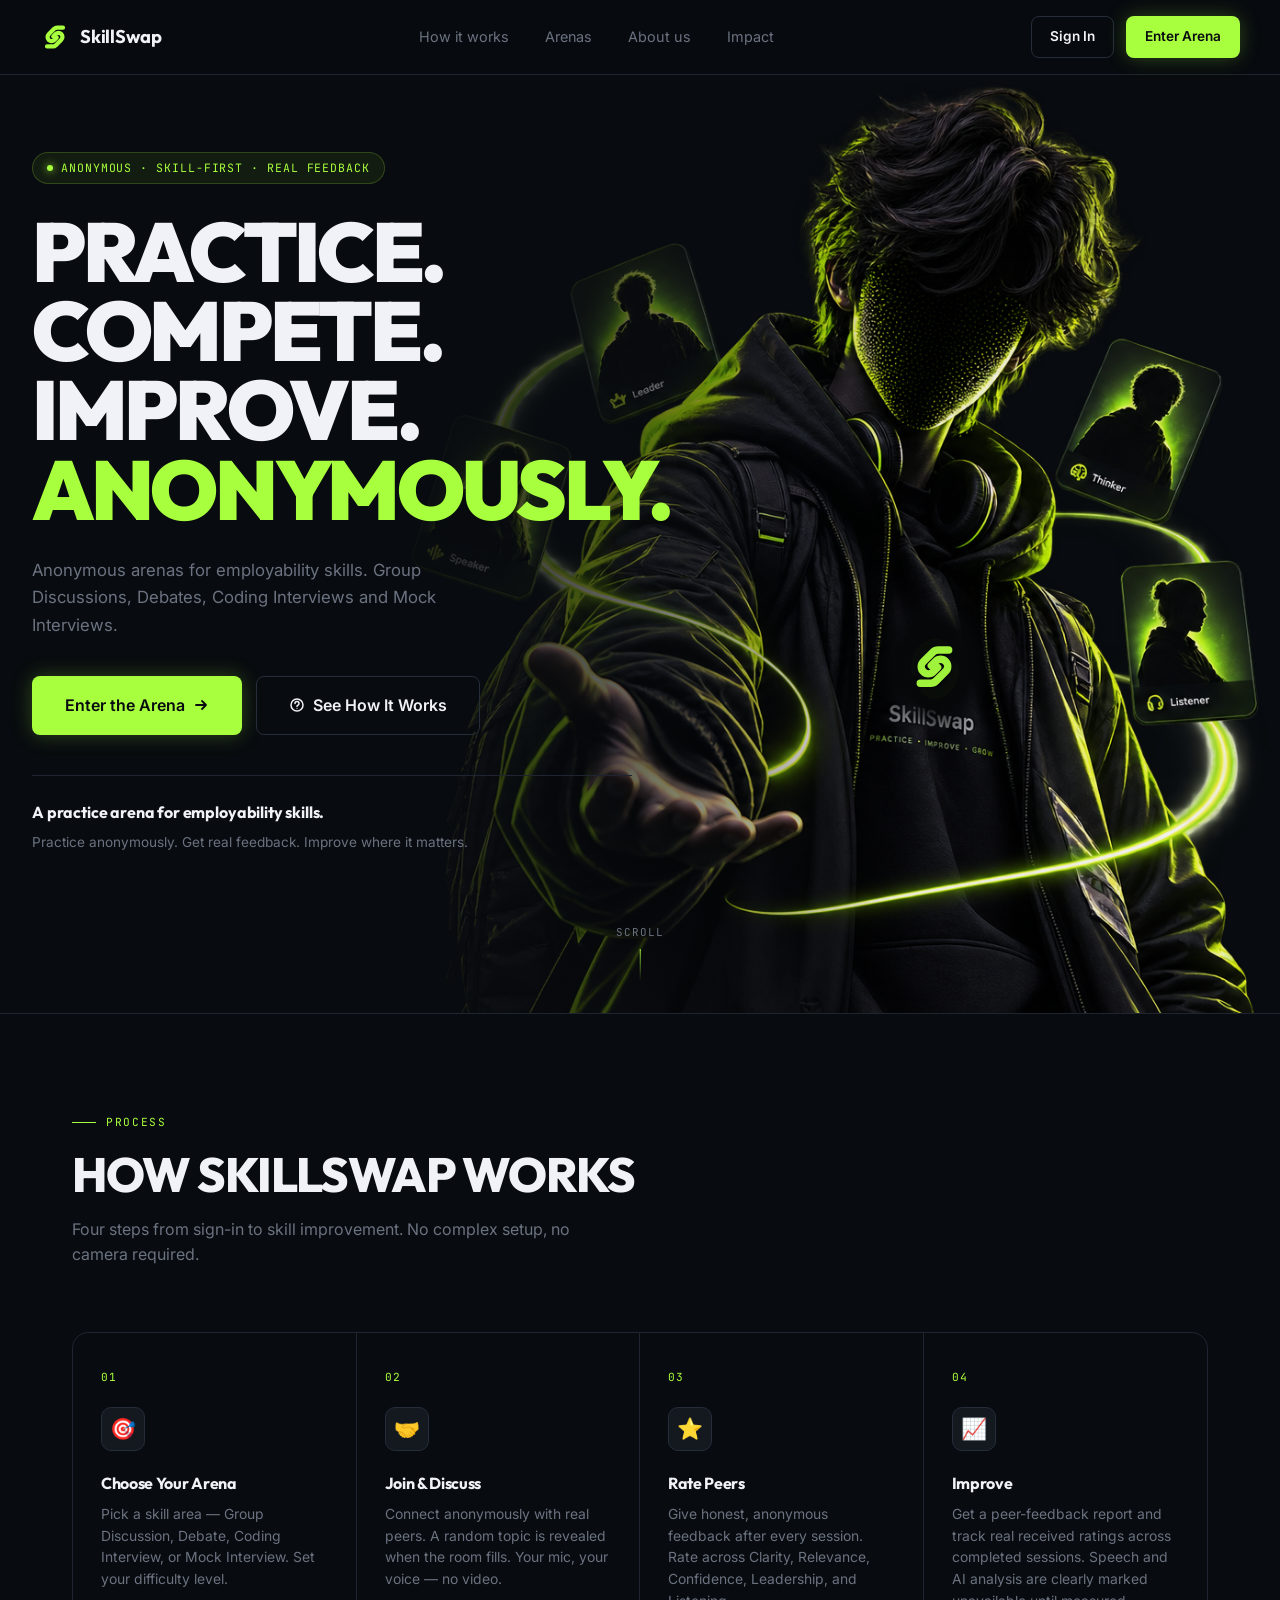
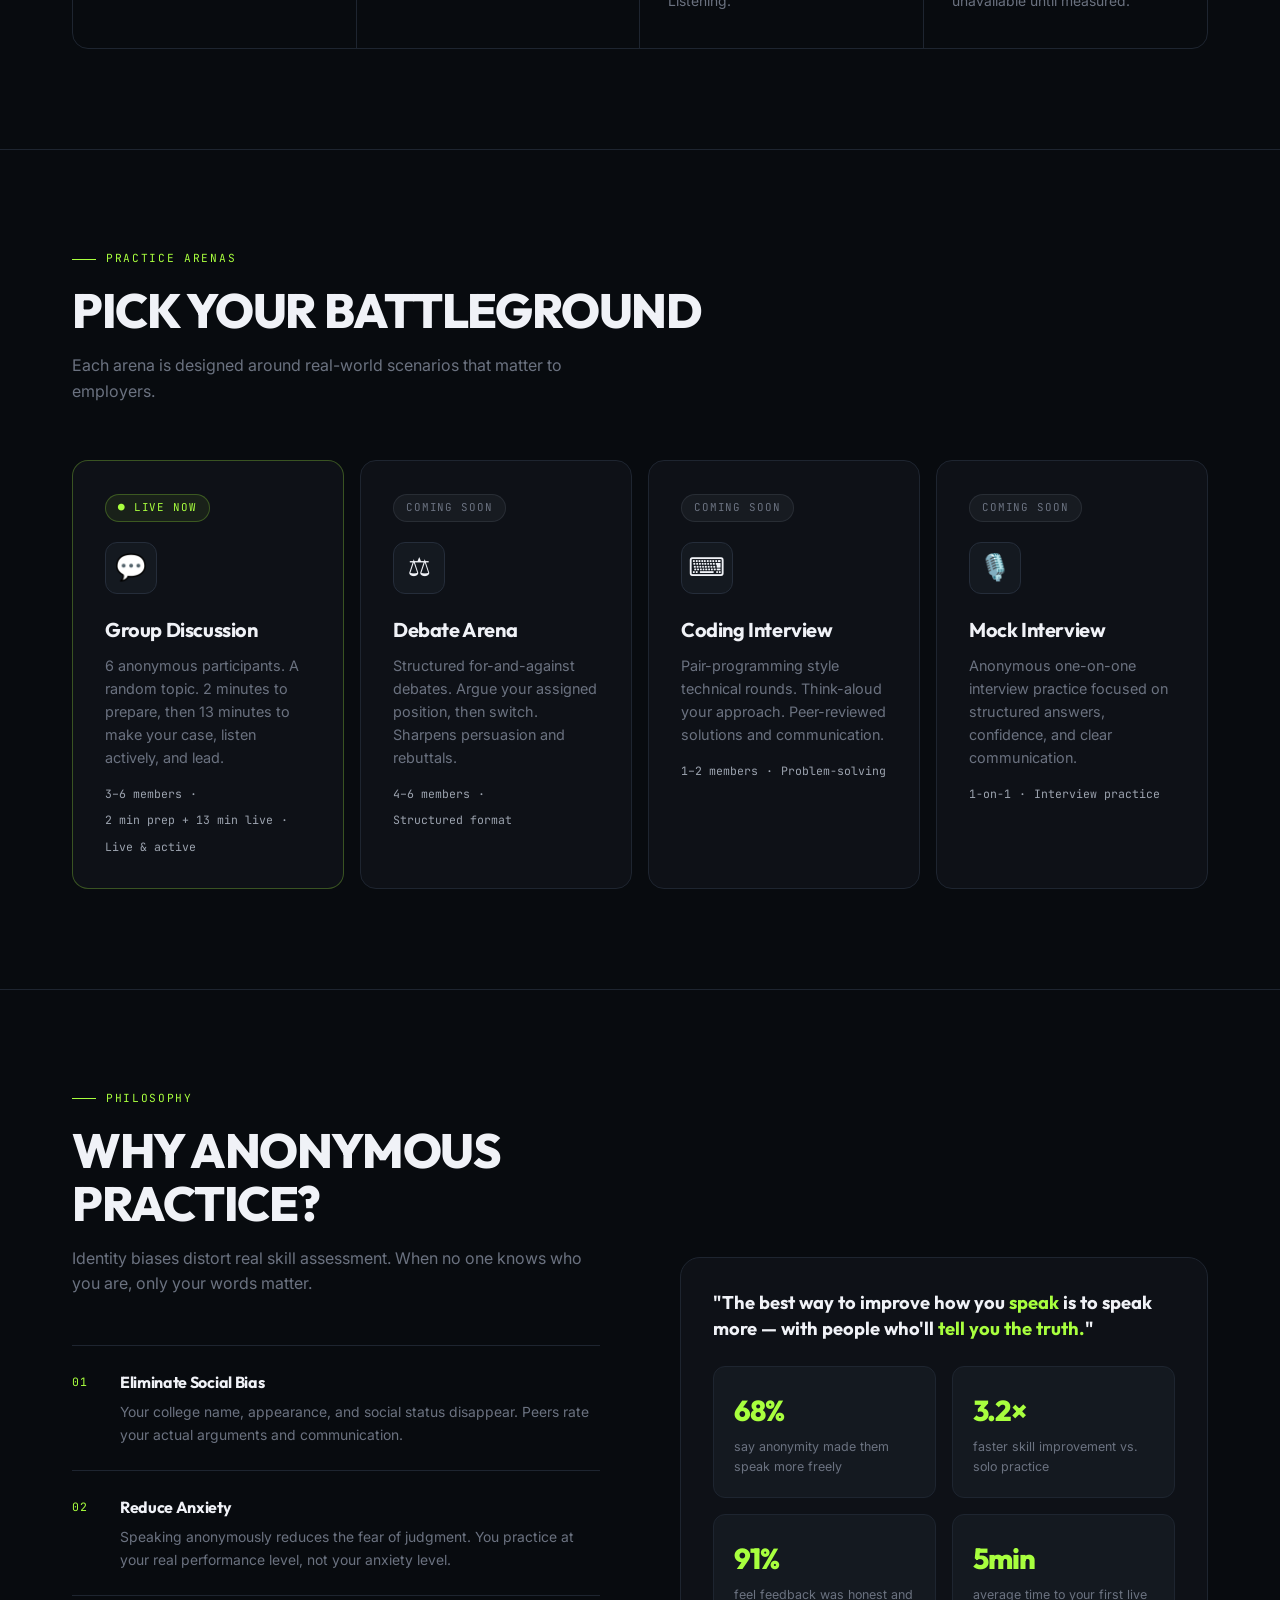
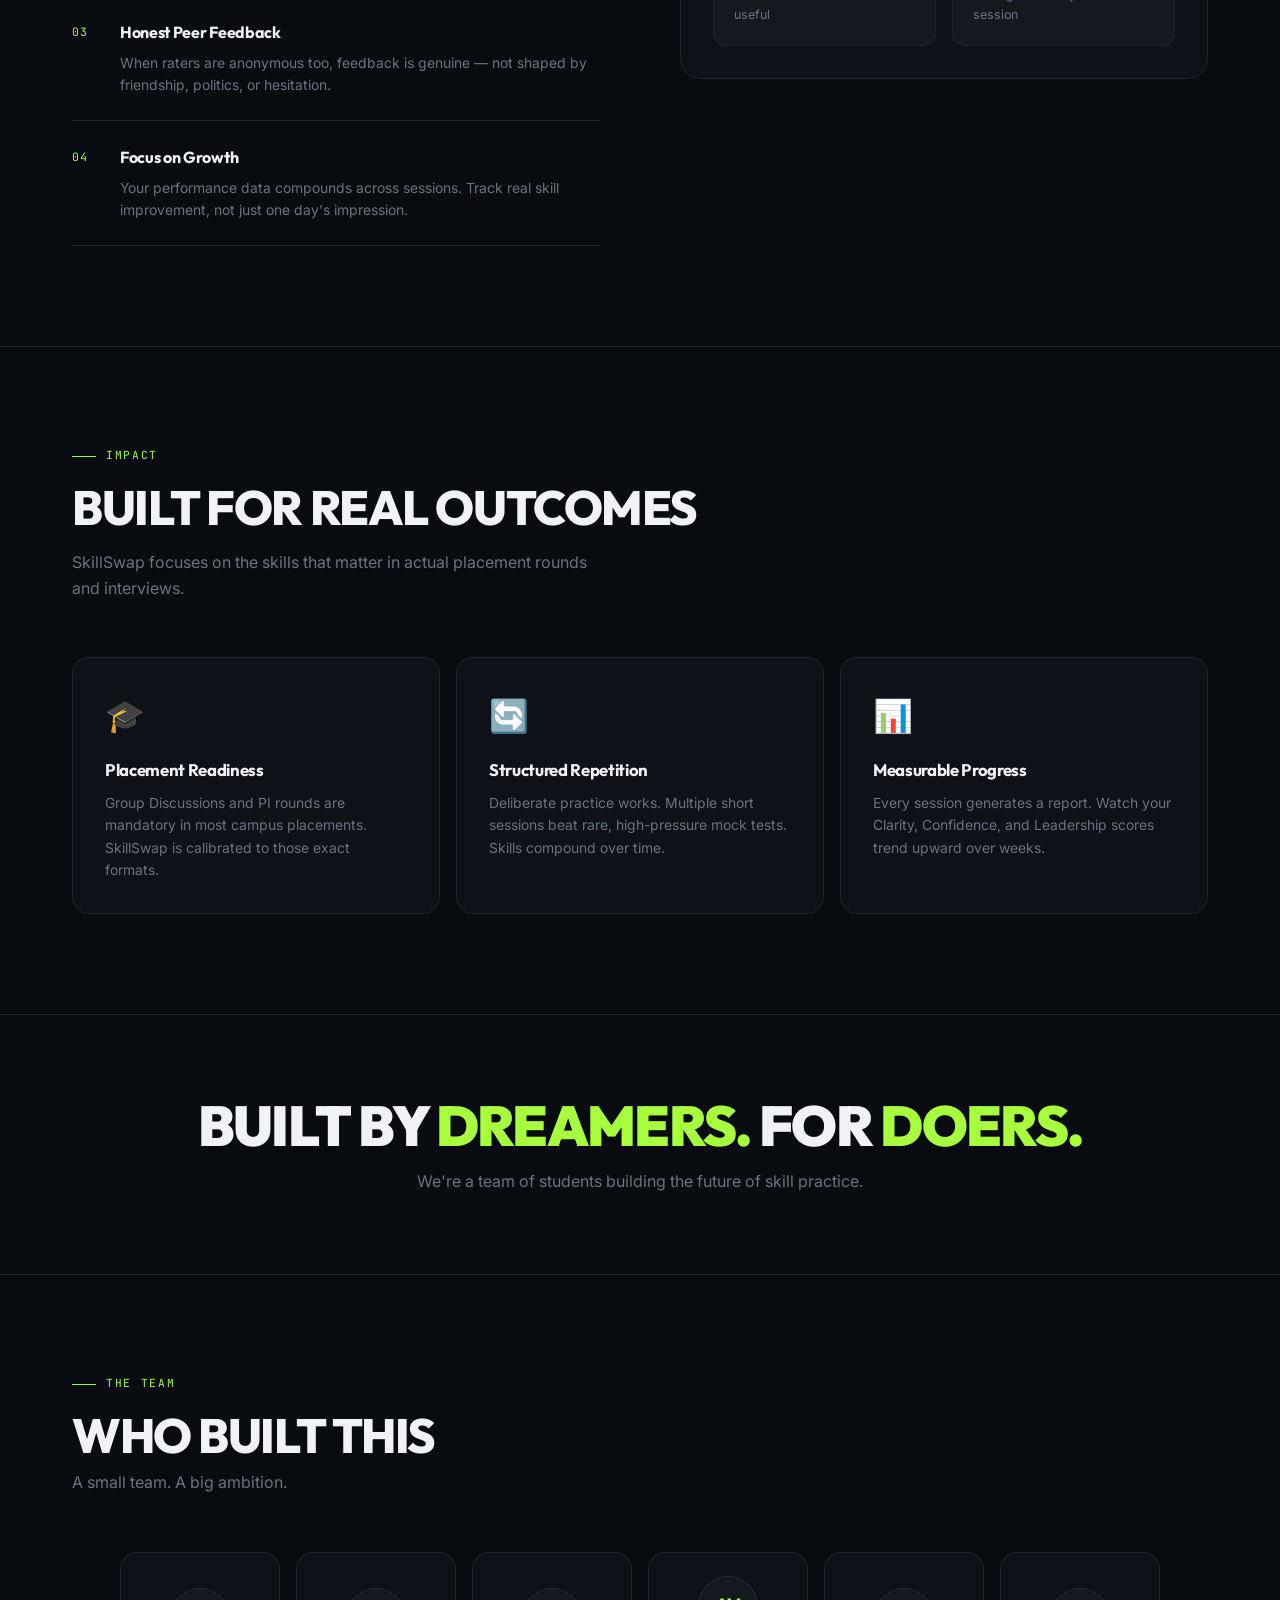
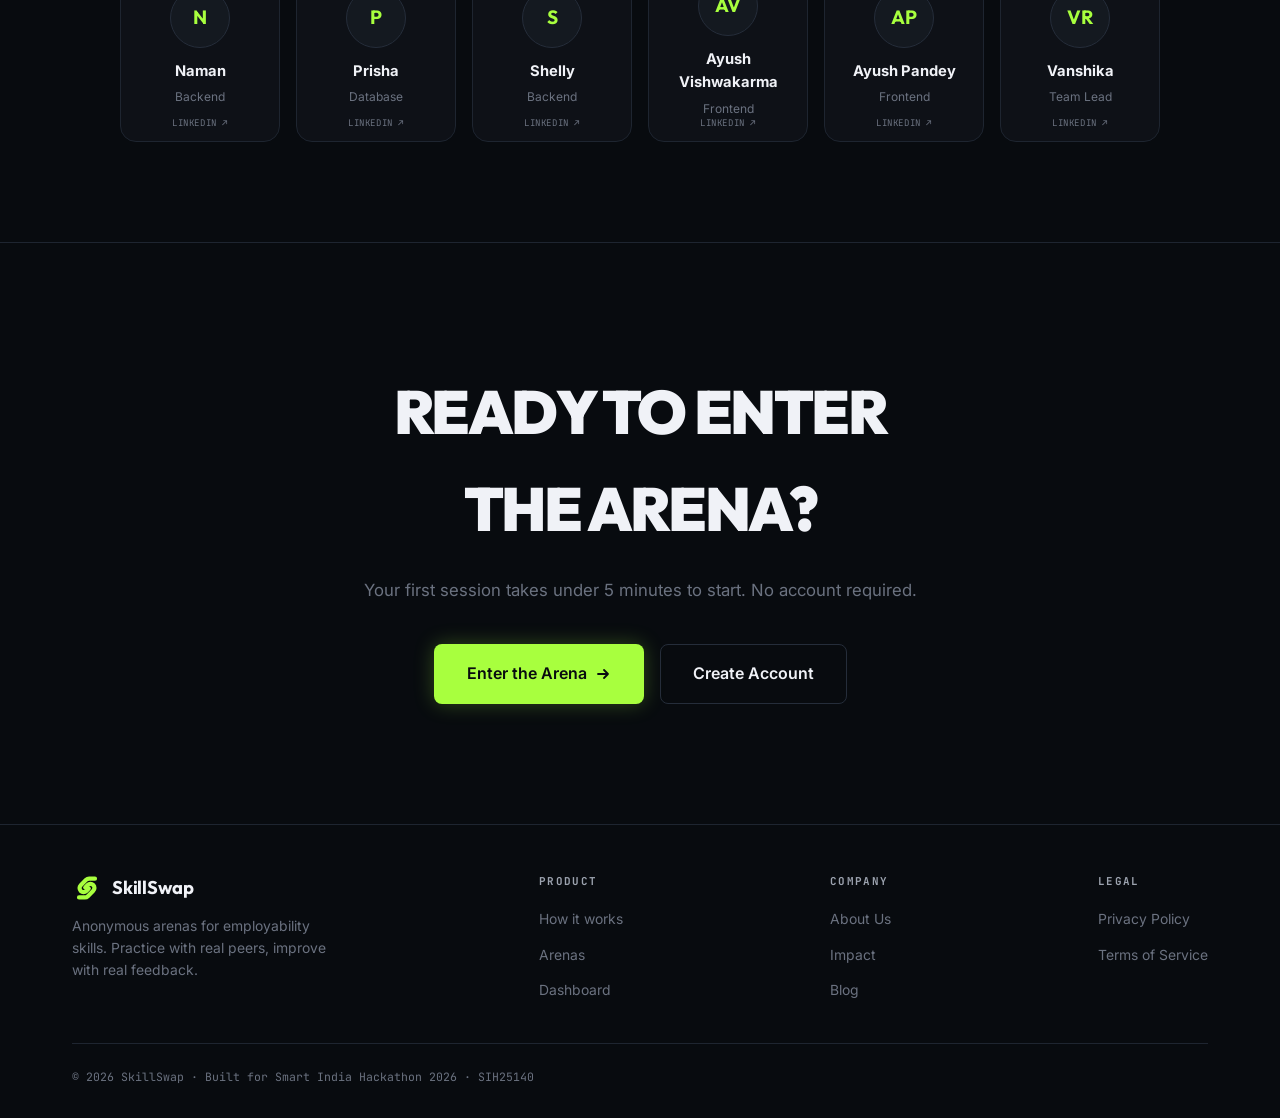
==== commit 03063ef9: "Update Naman team role to Backend" ====
--- a/index.html
+++ b/index.html
@@ -894,7 +894,7 @@
           <div class="team-card-face team-card-front">
             <div class="team-avatar">N</div>
             <div class="team-name">Naman</div>
-            <div class="team-role">Full Stack / Backend</div>
+            <div class="team-role">Backend</div>
             <span class="team-card-cue" aria-hidden="true">LinkedIn ↗</span>
           </div>
           <div class="team-card-face team-card-back" aria-hidden="true">
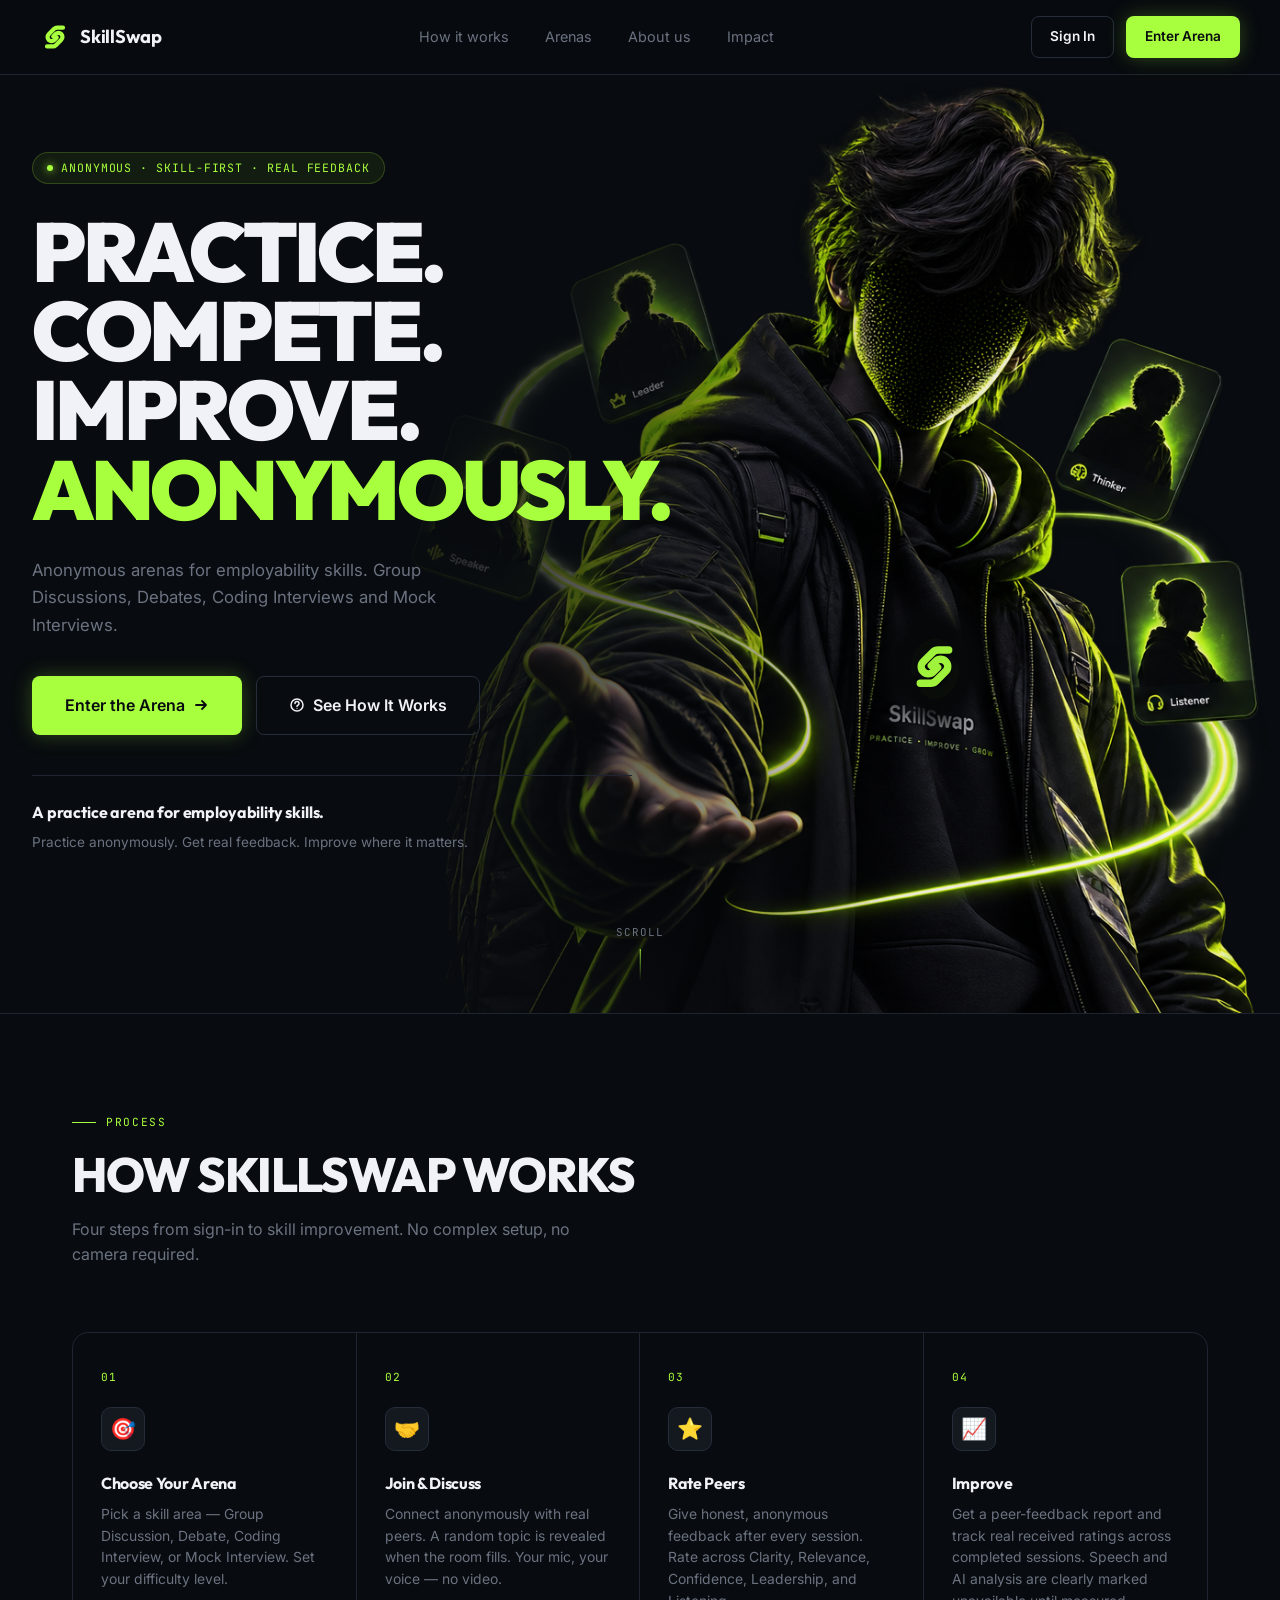
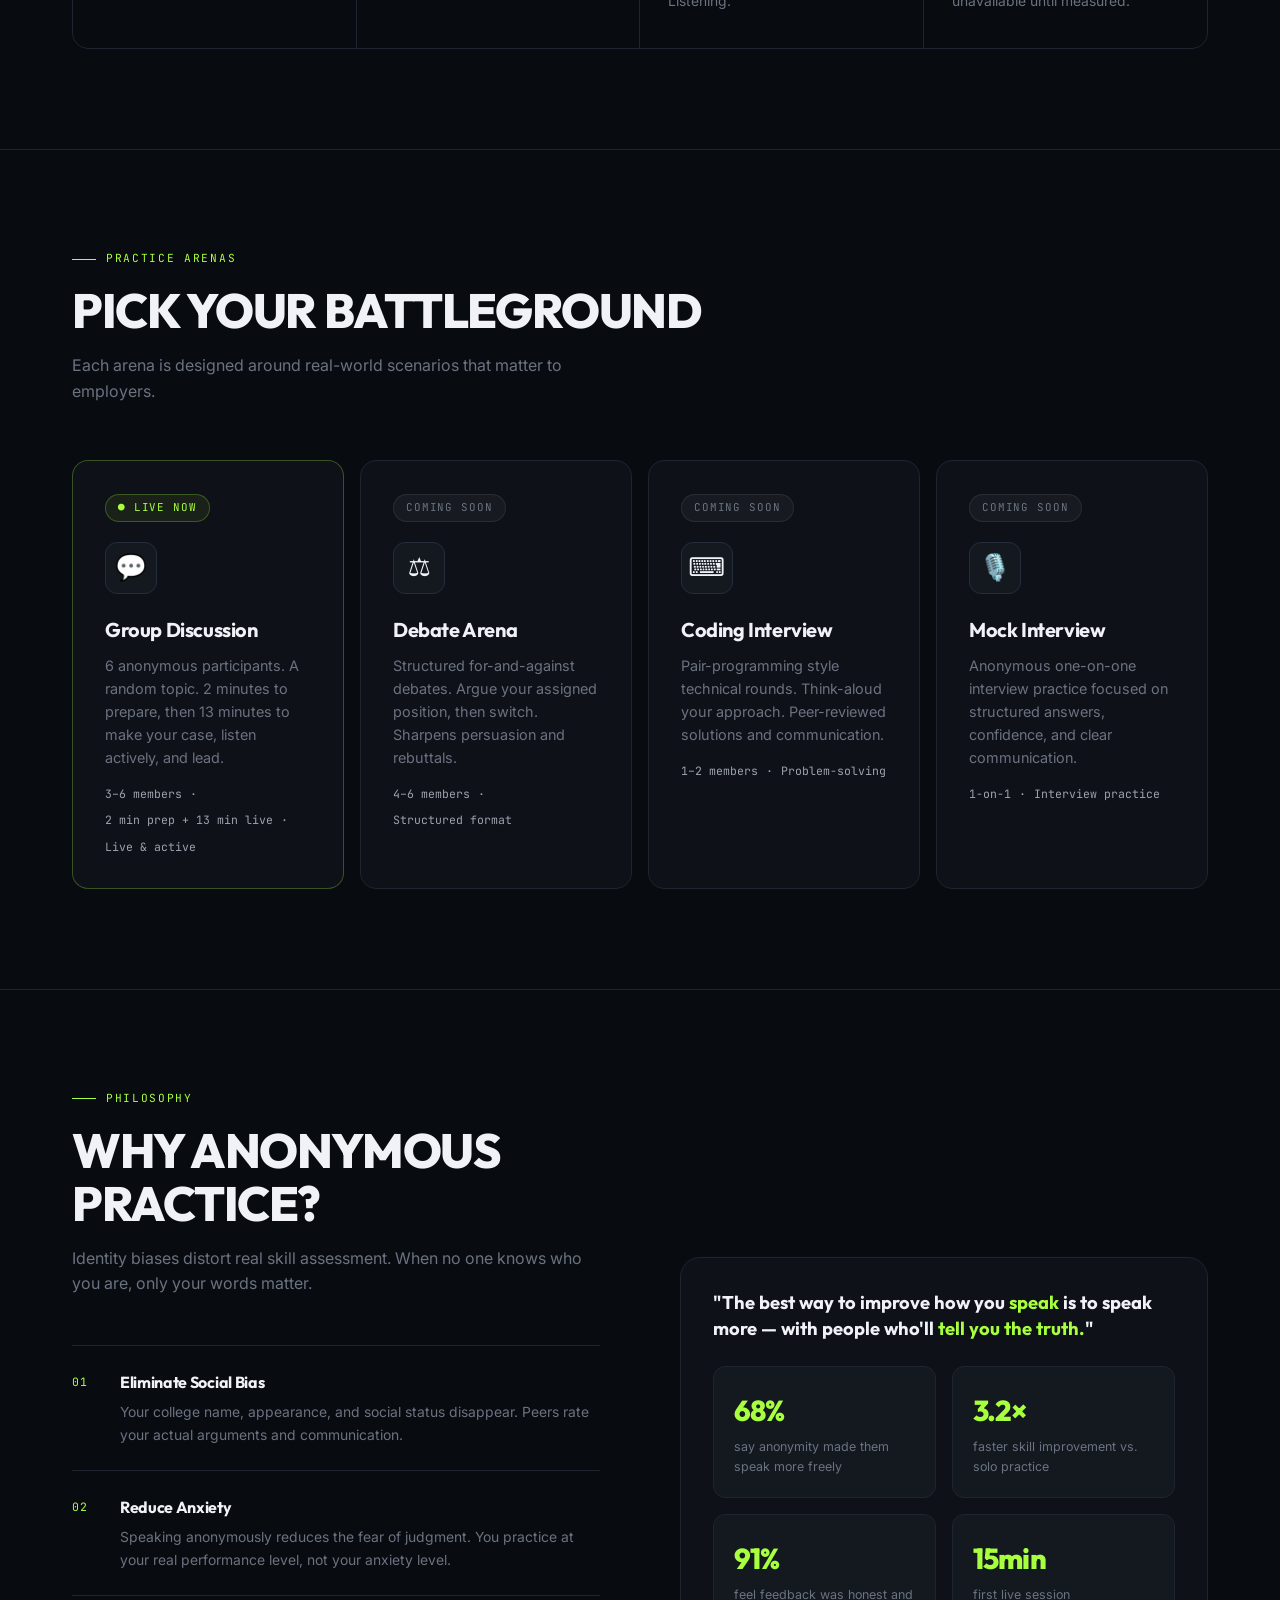
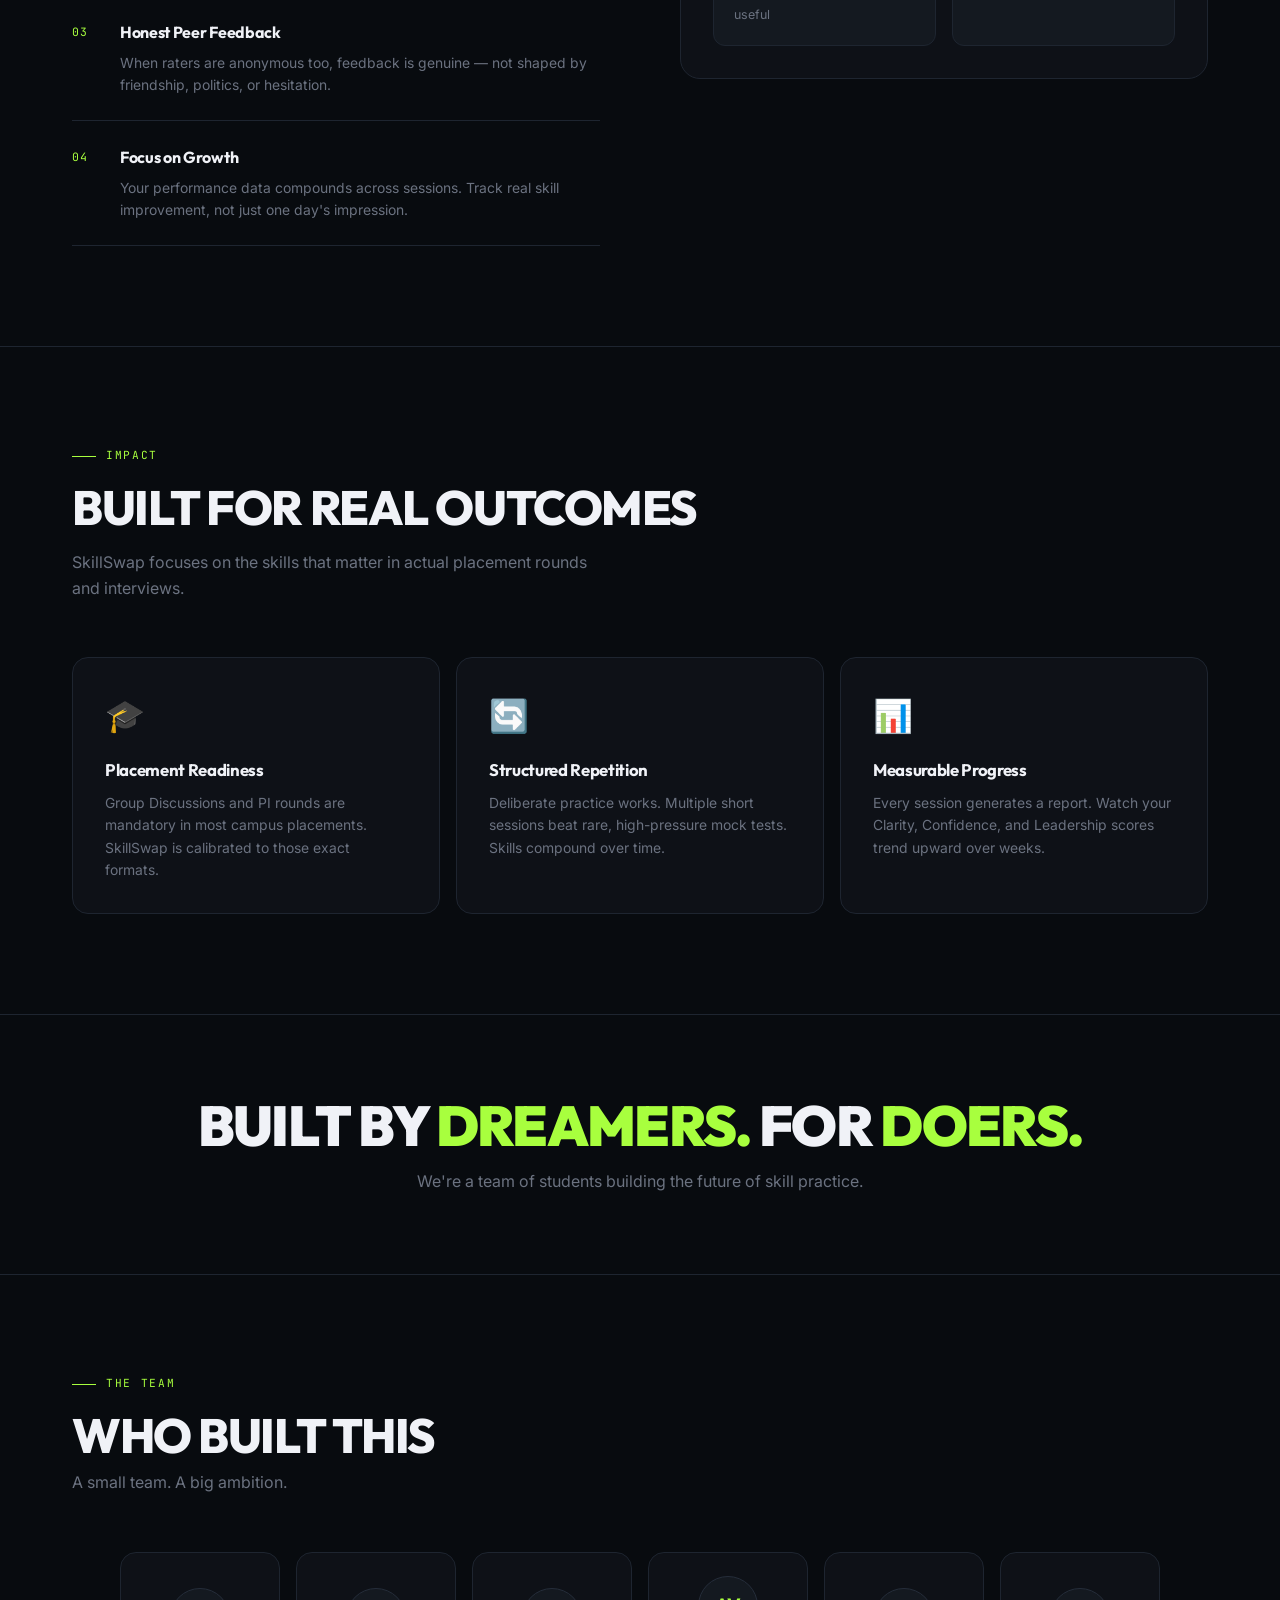
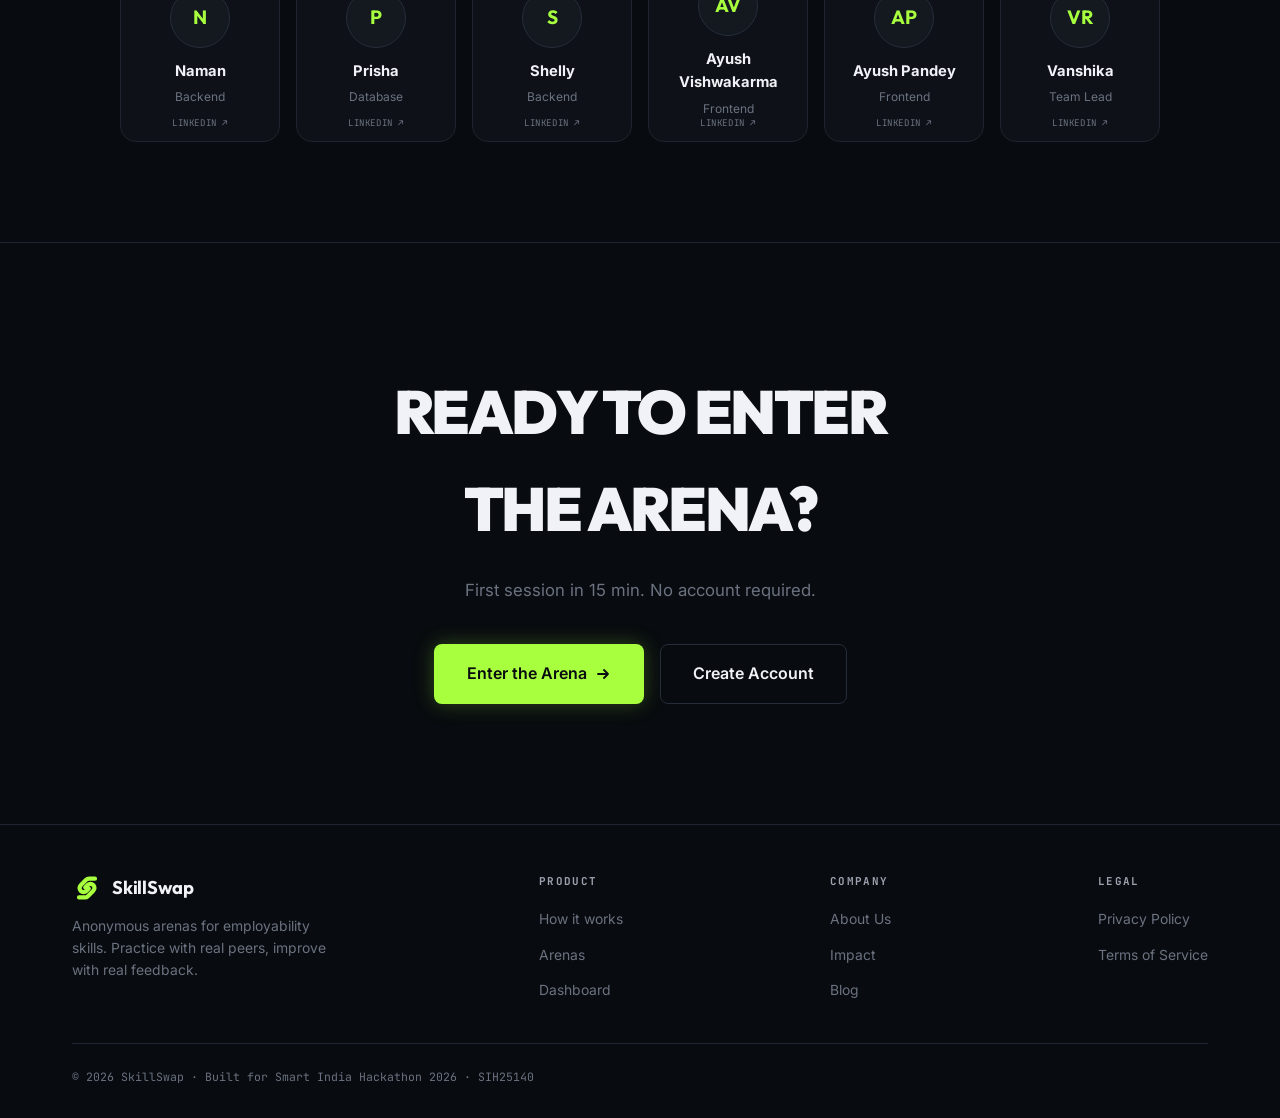
==== commit 41582e6f: "Update session timing copy" ====
--- a/index.html
+++ b/index.html
@@ -836,8 +836,8 @@
             <div class="why-stat-label">feel feedback was honest and useful</div>
           </div>
           <div class="why-stat">
-            <div class="why-stat-val">5min</div>
-            <div class="why-stat-label">average time to your first live session</div>
+            <div class="why-stat-val">15min</div>
+            <div class="why-stat-label">first live session</div>
           </div>
         </div>
       </div>
@@ -1005,7 +1005,7 @@
 <section class="cta-section">
   <div class="container">
     <h2>READY TO ENTER<br>THE ARENA?</h2>
-    <p>Your first session takes under 5 minutes to start. No account required.</p>
+    <p>First session in 15 min. No account required.</p>
     <div class="cta-actions">
       <a href="/auth" class="btn btn-green btn-lg" id="cta-enter">
         Enter the Arena
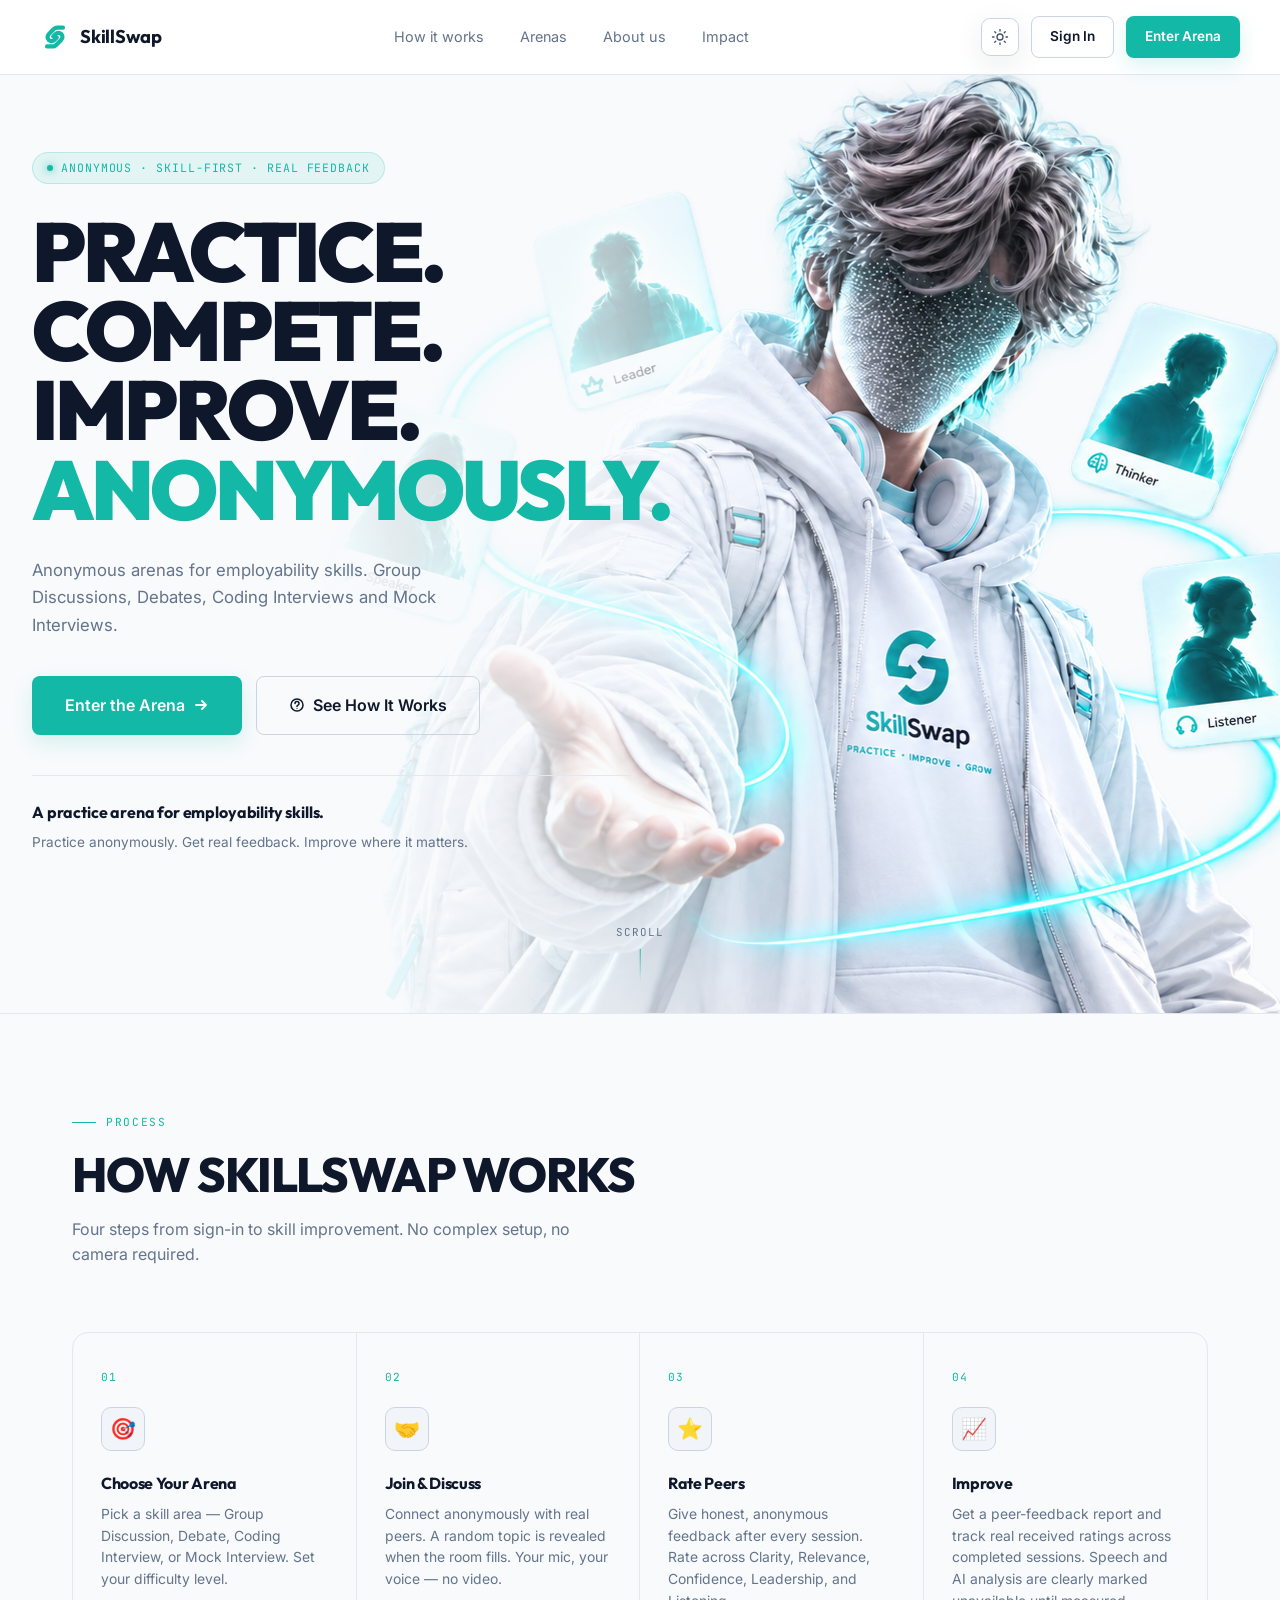
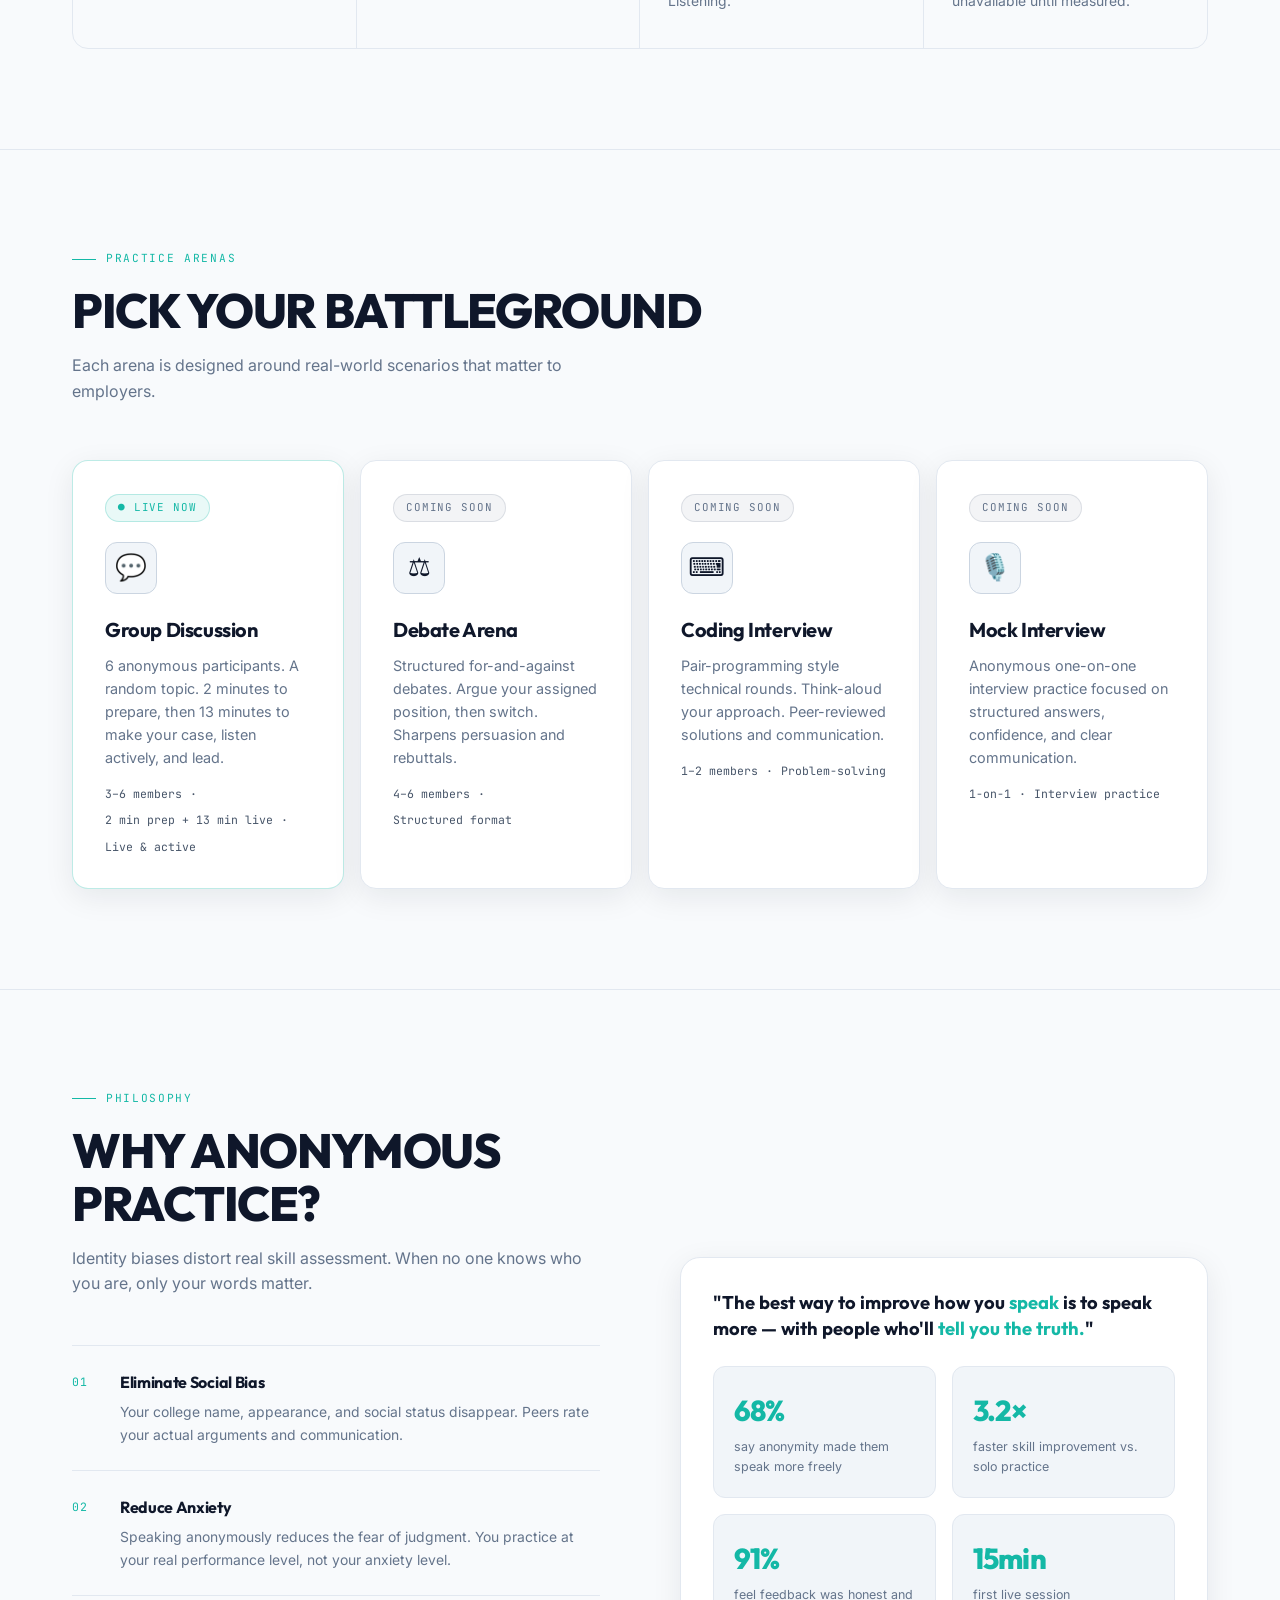
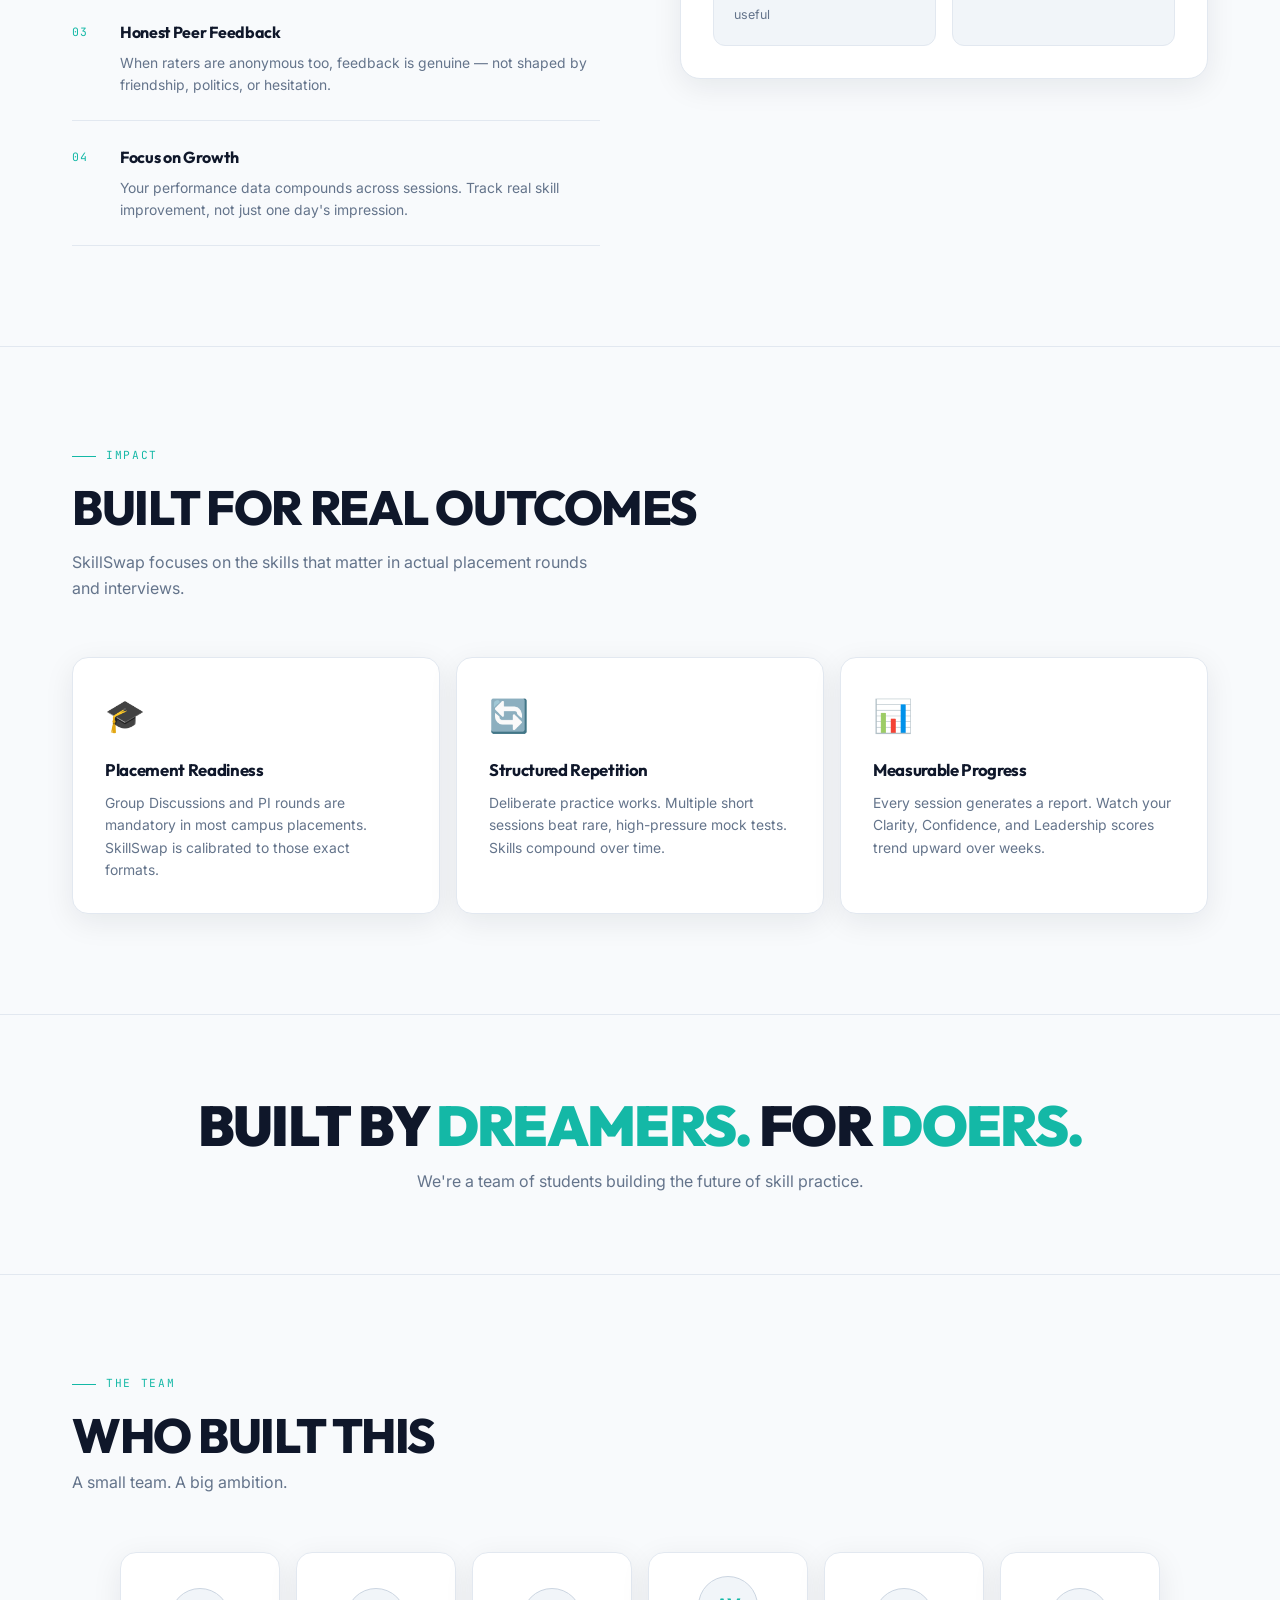
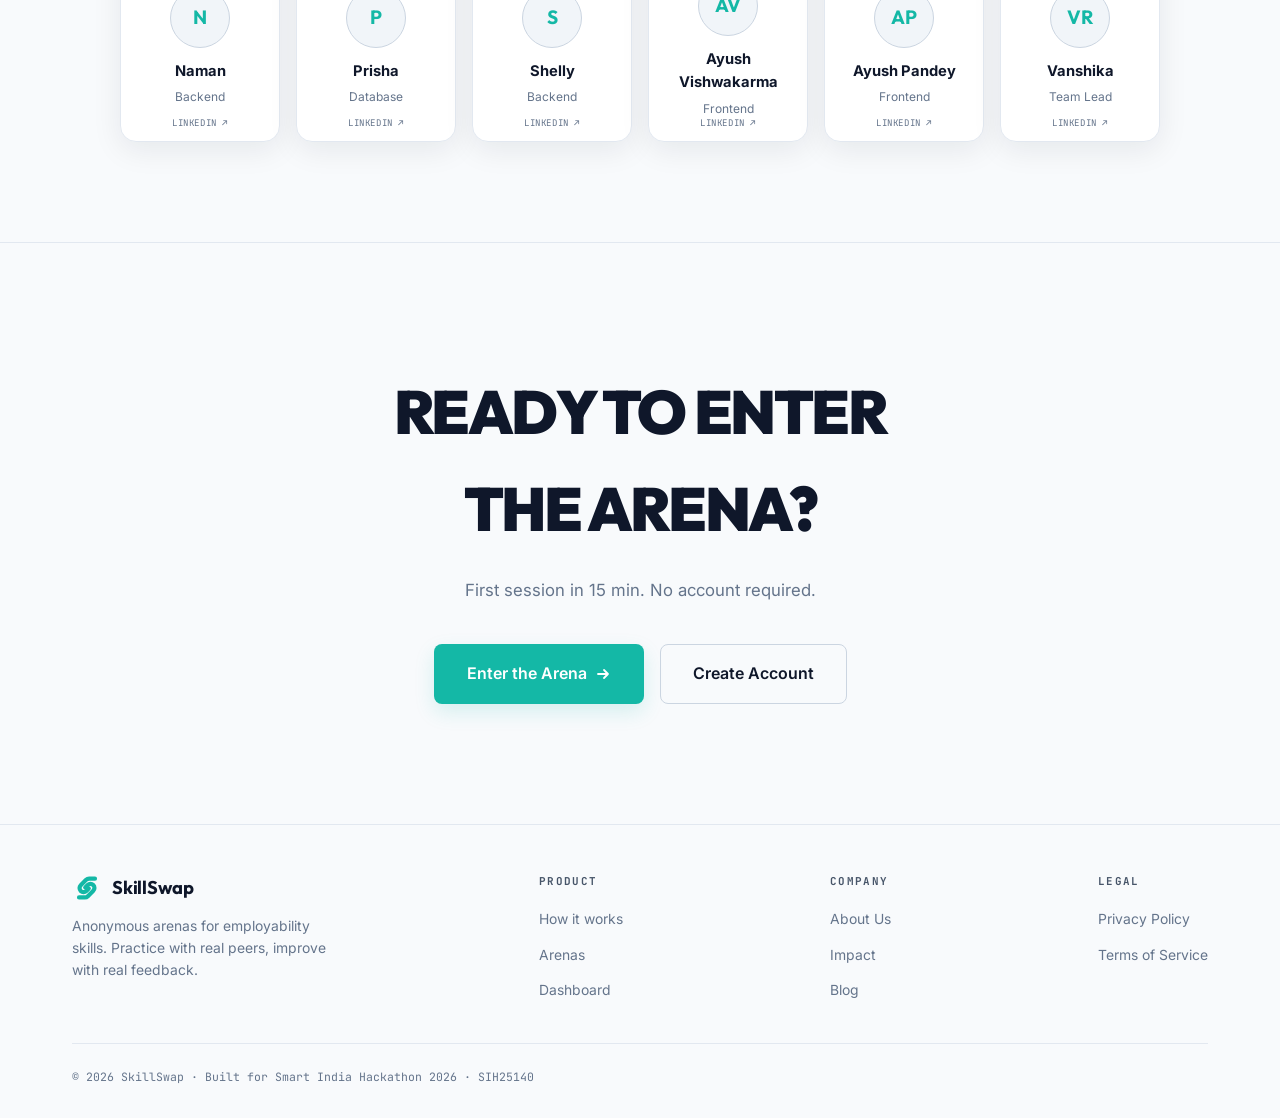
==== commit 1a8ffc25: "Add light theme and theme-aware SkillSwap assets" ====
--- a/index.html
+++ b/index.html
@@ -7,25 +7,15 @@
 <meta name="description" content="Anonymous arenas for employability skills. Group Discussions, Debates, Coding Interviews and Mock Interviews. Practice with real peers, get real feedback.">
 <meta property="og:title" content="SkillSwap — Practice. Compete. Improve. Anonymously.">
 <meta property="og:description" content="Anonymous arenas for employability skills. Join live Group Discussions with real peers.">
+<meta name="theme-color" content="#080B0F">
 
 <link rel="preconnect" href="https://fonts.googleapis.com">
 <link rel="preconnect" href="https://fonts.gstatic.com" crossorigin>
 <link href="https://fonts.googleapis.com/css2?family=Outfit:wght@400;500;600;700;800;900&family=Inter:wght@400;500;600;700&family=JetBrains+Mono:wght@400;500&display=swap" rel="stylesheet">
+<script src="/static/theme.js"></script>
 
 <style>
 :root {
-  --bg:         #080B0F;
-  --surface:    #0E1117;
-  --surface-2:  #141920;
-  --line:       #1E2530;
-  --line-2:     #252D3A;
-  --text:       #F0F2F7;
-  --text-dim:   #6B7280;
-  --text-mid:   #9CA3AF;
-  --green:      #A8FF3E;
-  --green-d:    #7ACC1A;
-  --green-glow: rgba(168,255,62,0.12);
-  --green-muted: rgba(168,255,62,0.07);
   --display:    'Outfit', sans-serif;
   --sans:       'Inter', system-ui, sans-serif;
   --mono:       'JetBrains Mono', ui-monospace, monospace;
@@ -54,7 +44,7 @@
   }
 }
 
-::selection { background: var(--green); color: #080B0F; }
+::selection { background: var(--green); color: var(--accent-foreground); }
 
 /* ──── TYPOGRAPHY ──── */
 h1, h2, h3, h4 { font-family: var(--display); letter-spacing: -0.02em; }
@@ -73,12 +63,12 @@
 }
 .btn:hover { transform: translateY(-1px); }
 .btn-green {
-  background: var(--green); color: #080B0F;
-  box-shadow: 0 0 20px rgba(168,255,62,0.25);
+  background: var(--green); color: var(--accent-foreground);
+  box-shadow: 0 0 20px var(--accent-25);
 }
 .btn-green:hover {
-  background: #bfff5a;
-  box-shadow: 0 0 32px rgba(168,255,62,0.4);
+  background: var(--accent-hover);
+  box-shadow: 0 0 32px var(--accent-40);
 }
 .btn-outline {
   background: transparent; color: var(--text); border-color: var(--line-2);
@@ -90,7 +80,7 @@
 /* ──── NAVIGATION ──── */
 header {
   position: fixed; top: 0; left: 0; right: 0; z-index: 100;
-  background: rgba(8,11,15,0.8); backdrop-filter: blur(12px);
+  background: var(--header-bg); backdrop-filter: blur(12px);
   border-bottom: 1px solid var(--line);
   transition: background 0.3s ease;
 }
@@ -124,14 +114,12 @@
   display: flex; align-items: center;
   overflow: hidden;
   padding-top: 72px;
-  background: #080B0F;
+  background: var(--bg);
   isolation: isolate;
 }
 .hero-art {
   position: absolute; inset: 72px 0 0;
-  background-image:
-    url('/static/hero-brand-overlay.svg?v=2'),
-    url('/static/hero_figure.png?v=2');
+  background-image: var(--hero-image);
   background-repeat: no-repeat;
   background-position: center right;
   background-size: auto 100%;
@@ -144,10 +132,10 @@
   position: absolute; inset: 0;
   background: linear-gradient(
     90deg,
-    #080B0F 0%,
-    rgba(8,11,15,0.98) 25%,
-    rgba(8,11,15,0.65) 48%,
-    rgba(8,11,15,0.05) 70%
+    var(--hero-fade-solid) 0%,
+    var(--hero-fade-heavy) 25%,
+    var(--hero-fade-mid) 48%,
+    var(--hero-fade-clear) 70%
   );
   pointer-events: none;
 }
@@ -159,7 +147,7 @@
 .hero-content { position:relative; z-index:1; width:min(50vw, 600px); max-width:600px; }
 .hero-badge {
   display: inline-flex; align-items: center; gap: 8px;
-  background: var(--green-muted); border: 1px solid rgba(168,255,62,0.2);
+  background: var(--green-muted); border: 1px solid var(--accent-20);
   border-radius: 100px; padding: 6px 14px;
   font-family: var(--mono); font-size: 0.72rem; letter-spacing: 0.08em;
   text-transform: uppercase; color: var(--green); margin-bottom: 28px;
@@ -231,10 +219,10 @@
   .hero-art::after {
     background: linear-gradient(
       90deg,
-      #080B0F 0%,
-      rgba(8,11,15,0.98) 32%,
-      rgba(8,11,15,0.78) 51%,
-      rgba(8,11,15,0.06) 72%
+      var(--hero-fade-solid) 0%,
+      var(--hero-fade-heavy) 32%,
+      var(--hero-fade-mid) 51%,
+      var(--hero-fade-clear) 72%
     );
   }
   .hero-content { width: 54vw; }
@@ -267,9 +255,7 @@
     margin-top: 18px;
     transform: translateX(-50%);
     overflow: hidden;
-    background-image:
-      url('/static/hero-brand-overlay.svg?v=2'),
-      url('/static/hero_figure.png?v=2');
+    background-image: var(--hero-image);
     background-repeat: no-repeat;
     background-size: auto 100%;
     background-position: right bottom;
@@ -280,8 +266,8 @@
     position: absolute;
     inset: 0;
     background:
-      linear-gradient(180deg, transparent 76%, #080B0F 100%),
-      linear-gradient(90deg, #080B0F 0%, rgba(8,11,15,0.2) 14%, transparent 28%);
+      linear-gradient(180deg, transparent 76%, var(--hero-fade-solid) 100%),
+      linear-gradient(90deg, var(--hero-fade-solid) 0%, var(--hero-fade-mid) 14%, transparent 28%);
   }
   .scroll-indicator { display: none; }
 }
@@ -377,19 +363,19 @@
   background: var(--green-muted); opacity: 0;
   transition: opacity 0.2s ease;
 }
-.arena-card:hover { border-color: rgba(168,255,62,0.3); transform: translateY(-2px); }
+.arena-card:hover { border-color: var(--accent-30); transform: translateY(-2px); }
 .arena-card:hover::before { opacity: 1; }
-.arena-card.primary { border-color: rgba(168,255,62,0.28); }
+.arena-card.primary { border-color: var(--accent-28); }
 
 .arena-badge {
   display: inline-flex; align-items: center; gap: 6px;
-  background: var(--green-muted); border: 1px solid rgba(168,255,62,0.25);
+  background: var(--green-muted); border: 1px solid var(--accent-25);
   border-radius: 100px; padding: 4px 12px;
   font-family: var(--mono); font-size: 0.68rem; color: var(--green);
   text-transform: uppercase; letter-spacing: 0.08em; margin-bottom: 20px;
 }
 .arena-badge.coming-soon {
-  background: rgba(107,114,128,0.1); border-color: rgba(107,114,128,0.2);
+  background: var(--neutral-soft); border-color: var(--neutral-border);
   color: var(--text-dim);
 }
 .arena-icon {
@@ -501,12 +487,12 @@
 .team-card:hover .team-card-face,
 .team-card:focus-visible .team-card-face,
 .team-card.is-flipped .team-card-face {
-  border-color: rgba(168,255,62,0.34);
+  border-color: var(--accent-34);
 }
 .team-card-back {
   transform: rotateY(180deg);
   background:
-    radial-gradient(circle at 50% 25%, rgba(168,255,62,0.09), transparent 52%),
+    radial-gradient(circle at 50% 25%, var(--accent-09), transparent 52%),
     var(--surface);
 }
 .team-avatar {
@@ -531,13 +517,13 @@
 .team-linkedin {
   display: inline-flex; align-items: center; justify-content: center; gap: 8px;
   width: 100%; padding: 10px 12px; border-radius: 8px;
-  color: #080B0F; background: var(--green); border: 1px solid var(--green);
+  color: var(--accent-foreground); background: var(--green); border: 1px solid var(--green);
   font-family: var(--sans); font-size: 0.76rem; font-weight: 700;
   transition: background 0.15s ease, box-shadow 0.15s ease;
 }
 .team-linkedin:hover,
 .team-linkedin:focus-visible {
-  background: #bfff5a; box-shadow: 0 0 18px rgba(168,255,62,0.2);
+  background: var(--accent-hover); box-shadow: 0 0 18px var(--accent-20);
 }
 .team-linkedin svg { width: 15px; height: 15px; flex-shrink: 0; }
 .team-flip-back {
@@ -609,6 +595,7 @@
 .reveal-delay-3 { transition-delay: 0.3s; }
 .reveal-delay-4 { transition-delay: 0.4s; }
 </style>
+<link rel="stylesheet" href="/static/theme.css?v=hero-position-2">
 </head>
 <body>
 
@@ -617,7 +604,7 @@
   <div class="container nav">
     <a href="/" class="logo" id="logo-link">
       <div class="logo-mark">
-        <img src="/static/skillswap-mark.svg" alt="">
+        <span class="brand-mark" aria-hidden="true"></span>
       </div>
       SkillSwap
     </a>
@@ -628,6 +615,7 @@
       <a href="#impact">Impact</a>
     </nav>
     <div class="nav-right">
+      <button type="button" class="theme-toggle" data-theme-toggle aria-label="Switch theme"></button>
       <a href="/auth" class="btn btn-outline btn-sm" id="nav-signin">Sign In</a>
       <a href="/auth" class="btn btn-green btn-sm" id="nav-enter">Enter Arena</a>
     </div>
@@ -1025,7 +1013,7 @@
       <div>
         <a href="/" class="logo footer-logo">
           <div class="logo-mark">
-            <img src="/static/skillswap-mark.svg" alt="">
+            <span class="brand-mark" aria-hidden="true"></span>
           </div>
           SkillSwap
         </a>
@@ -1118,9 +1106,9 @@
 const header = document.getElementById('site-header');
 window.addEventListener('scroll', () => {
   if (window.scrollY > 60) {
-    header.style.background = 'rgba(8,11,15,0.97)';
+    header.style.background = 'var(--header-bg-solid)';
   } else {
-    header.style.background = 'rgba(8,11,15,0.8)';
+    header.style.background = 'var(--header-bg)';
   }
 }, { passive: true });
 
--- a/static/theme.css
+++ b/static/theme.css
@@ -0,0 +1,277 @@
+/* SkillSwap shared theme system. Components consume the existing semantic aliases
+   (--bg, --surface, --text, --green, etc.) so both themes stay centralized. */
+:root {
+  color-scheme: dark;
+  --bg-primary: #080B0F;
+  --bg-secondary: #0B0F14;
+  --surface-primary: #0E1117;
+  --surface-secondary: #141920;
+  --surface-elevated: #1A2230;
+  --text-primary: #F0F2F7;
+  --text-secondary: #9CA3AF;
+  --text-muted: #6B7280;
+  --border: #1E2530;
+  --border-strong: #252D3A;
+  --accent: #A8FF3E;
+  --accent-hover: #BFFF5A;
+  --accent-strong: #7ACC1A;
+  --accent-dim: #5F9F32;
+  --accent-soft: rgba(168, 255, 62, 0.07);
+  --accent-03: rgba(168, 255, 62, 0.03);
+  --accent-08: rgba(168, 255, 62, 0.08);
+  --accent-09: rgba(168, 255, 62, 0.09);
+  --accent-10: rgba(168, 255, 62, 0.10);
+  --accent-12: rgba(168, 255, 62, 0.12);
+  --accent-15: rgba(168, 255, 62, 0.15);
+  --accent-18: rgba(168, 255, 62, 0.18);
+  --accent-20: rgba(168, 255, 62, 0.20);
+  --accent-25: rgba(168, 255, 62, 0.25);
+  --accent-28: rgba(168, 255, 62, 0.28);
+  --accent-30: rgba(168, 255, 62, 0.30);
+  --accent-34: rgba(168, 255, 62, 0.34);
+  --accent-35: rgba(168, 255, 62, 0.35);
+  --accent-40: rgba(168, 255, 62, 0.40);
+  --accent-foreground: #080B0F;
+  --accent-foreground-muted: rgba(8, 11, 15, 0.30);
+  --success: #10B981;
+  --warning: #FCD34D;
+  --danger: #F87171;
+  --danger-soft: rgba(248, 113, 113, 0.08);
+  --danger-soft-strong: rgba(248, 113, 113, 0.15);
+  --danger-hover: rgba(248, 113, 113, 0.25);
+  --danger-border: rgba(248, 113, 113, 0.30);
+  --warning-soft: rgba(252, 211, 77, 0.08);
+  --warning-border: rgba(252, 211, 77, 0.30);
+  --header-bg: rgba(8, 11, 15, 0.80);
+  --header-bg-solid: rgba(8, 11, 15, 0.97);
+  --topbar-bg: rgba(8, 11, 15, 0.90);
+  --chart-grid: rgba(255, 255, 255, 0.06);
+  --participant-art-bg: #0B0F12;
+  --participant-art-bg-2: #10151A;
+  --participant-art-border: rgba(255, 255, 255, 0.05);
+  --neutral-soft: rgba(107, 114, 128, 0.10);
+  --neutral-border: rgba(107, 114, 128, 0.20);
+  --shadow: 0 8px 30px rgba(0, 0, 0, 0.24);
+  --glow: 0 0 24px var(--accent-12);
+  --hero-image: url('/static/hero-dark.png?v=1');
+  --hero-fade-solid: #080B0F;
+  --hero-fade-heavy: rgba(8, 11, 15, 0.98);
+  --hero-fade-mid: rgba(8, 11, 15, 0.65);
+  --hero-fade-clear: rgba(8, 11, 15, 0.05);
+  --hero-fade-mobile: rgba(8, 11, 15, 0.20);
+  --brand-mark-color: var(--accent);
+
+  /* Backward-compatible aliases used by the current components. */
+  --bg: var(--bg-primary);
+  --surface: var(--surface-primary);
+  --surface-2: var(--surface-secondary);
+  --surface-3: var(--surface-elevated);
+  --line: var(--border);
+  --line-2: var(--border-strong);
+  --text: var(--text-primary);
+  --text-dim: var(--text-muted);
+  --text-mid: var(--text-secondary);
+  --green: var(--accent);
+  --green-d: var(--accent-strong);
+  --green-dim: var(--accent-dim);
+  --green-glow: var(--accent-12);
+  --green-muted: var(--accent-soft);
+  --rose: var(--danger);
+  --amber: var(--warning);
+}
+
+html[data-theme="light"] {
+  color-scheme: light;
+  --bg-primary: #F8FAFC;
+  --bg-secondary: #F1F5F9;
+  --surface-primary: #FFFFFF;
+  --surface-secondary: #F1F5F9;
+  --surface-elevated: #E7EEF3;
+  --text-primary: #0F172A;
+  --text-secondary: #475569;
+  --text-muted: #64748B;
+  --border: #E2E8F0;
+  --border-strong: #CBD5E1;
+  --accent: #14B8A6;
+  --accent-hover: #0F9F92;
+  --accent-strong: #0F9F92;
+  --accent-dim: #0D9488;
+  --accent-soft: rgba(20, 184, 166, 0.09);
+  --accent-03: rgba(20, 184, 166, 0.03);
+  --accent-08: rgba(20, 184, 166, 0.08);
+  --accent-09: rgba(20, 184, 166, 0.09);
+  --accent-10: rgba(20, 184, 166, 0.10);
+  --accent-12: rgba(20, 184, 166, 0.12);
+  --accent-15: rgba(20, 184, 166, 0.15);
+  --accent-18: rgba(20, 184, 166, 0.18);
+  --accent-20: rgba(20, 184, 166, 0.20);
+  --accent-25: rgba(20, 184, 166, 0.25);
+  --accent-28: rgba(20, 184, 166, 0.28);
+  --accent-30: rgba(20, 184, 166, 0.30);
+  --accent-34: rgba(20, 184, 166, 0.34);
+  --accent-35: rgba(20, 184, 166, 0.35);
+  --accent-40: rgba(20, 184, 166, 0.40);
+  --accent-foreground: #FFFFFF;
+  --accent-foreground-muted: rgba(255, 255, 255, 0.34);
+  --warning: #D97706;
+  --danger: #DC2626;
+  --danger-soft: rgba(220, 38, 38, 0.07);
+  --danger-soft-strong: rgba(220, 38, 38, 0.12);
+  --danger-hover: rgba(220, 38, 38, 0.18);
+  --danger-border: rgba(220, 38, 38, 0.26);
+  --warning-soft: rgba(217, 119, 6, 0.08);
+  --warning-border: rgba(217, 119, 6, 0.25);
+  --header-bg: rgba(255, 255, 255, 0.88);
+  --header-bg-solid: rgba(255, 255, 255, 0.97);
+  --topbar-bg: rgba(255, 255, 255, 0.92);
+  --chart-grid: rgba(15, 23, 42, 0.10);
+  --participant-art-bg: #E7EEF3;
+  --participant-art-bg-2: #F1F5F9;
+  --participant-art-border: rgba(15, 23, 42, 0.08);
+  --neutral-soft: rgba(100, 116, 139, 0.08);
+  --neutral-border: rgba(100, 116, 139, 0.18);
+  --shadow: 0 8px 30px rgba(15, 23, 42, 0.08);
+  --glow: 0 0 18px rgba(20, 184, 166, 0.10);
+  --hero-image: url('/static/hero-light.png?v=1');
+  --hero-fade-solid: #F8FAFC;
+  --hero-fade-heavy: rgba(248, 250, 252, 0.98);
+  --hero-fade-mid: rgba(248, 250, 252, 0.72);
+  --hero-fade-clear: rgba(248, 250, 252, 0.04);
+  --hero-fade-mobile: rgba(248, 250, 252, 0.20);
+}
+
+/* Brand mark uses the exact source SVG as a mask so its shape remains unchanged
+   while the approved accent treatment follows the active theme. */
+.brand-mark {
+  display: block;
+  width: 100%;
+  height: 100%;
+  background: var(--brand-mark-color);
+  -webkit-mask: url('/static/skillswap-mark.svg') center / contain no-repeat;
+  mask: url('/static/skillswap-mark.svg') center / contain no-repeat;
+}
+
+.theme-toggle {
+  width: 38px;
+  height: 38px;
+  flex: 0 0 38px;
+  display: inline-flex;
+  align-items: center;
+  justify-content: center;
+  border: 1px solid var(--border-strong);
+  border-radius: 9px;
+  background: var(--surface-primary);
+  color: var(--text-secondary);
+  box-shadow: var(--shadow);
+  cursor: pointer;
+  transition: background-color 180ms ease, color 180ms ease, border-color 180ms ease, box-shadow 180ms ease;
+}
+.theme-toggle:hover {
+  color: var(--accent);
+  border-color: var(--accent-40);
+  background: var(--accent-soft);
+}
+.theme-toggle:focus-visible {
+  outline: 2px solid var(--accent);
+  outline-offset: 3px;
+}
+.theme-toggle svg { width: 18px; height: 18px; }
+.auth-theme-toggle { position: fixed; top: 22px; right: 24px; z-index: 20; }
+
+body,
+header,
+footer,
+.topbar,
+.panel,
+.stat-card,
+.activity-item,
+.room-type-card,
+.participant-card,
+.team-card-face,
+input,
+select {
+  transition-property: background-color, color, border-color, box-shadow;
+  transition-duration: 200ms;
+  transition-timing-function: ease;
+}
+
+header { background: var(--header-bg); }
+.topbar { background: var(--topbar-bg); }
+.hero { background: var(--bg-primary); }
+.hero-art,
+.hero-mobile-art { background-image: var(--hero-image); }
+.hero-art::after {
+  background: linear-gradient(90deg, var(--hero-fade-solid) 0%, var(--hero-fade-heavy) 25%, var(--hero-fade-mid) 48%, var(--hero-fade-clear) 70%);
+}
+.hero-mobile-art::after {
+  background:
+    linear-gradient(180deg, transparent 76%, var(--hero-fade-solid) 100%),
+    linear-gradient(90deg, var(--hero-fade-solid) 0%, var(--hero-fade-mobile) 14%, transparent 28%);
+}
+
+html[data-theme="light"] .panel,
+html[data-theme="light"] .stat-card,
+html[data-theme="light"] .arena-card,
+html[data-theme="light"] .why-visual,
+html[data-theme="light"] .impact-card,
+html[data-theme="light"] .team-card-face,
+html[data-theme="light"] .guest-section {
+  box-shadow: var(--shadow);
+}
+
+html[data-theme="light"] .btn-green,
+html[data-theme="light"] .btn-submit,
+html[data-theme="light"] .team-linkedin {
+  color: var(--accent-foreground);
+  box-shadow: 0 8px 20px var(--accent-15);
+}
+
+html[data-theme="light"] .btn-green:hover,
+html[data-theme="light"] .btn-submit:hover,
+html[data-theme="light"] .team-linkedin:hover,
+html[data-theme="light"] .team-linkedin:focus-visible {
+  background: var(--accent-hover);
+  box-shadow: 0 10px 24px var(--accent-20);
+}
+
+html[data-theme="light"] .avatar-portrait {
+  background: var(--participant-art-bg);
+  border-color: var(--participant-art-border);
+}
+html[data-theme="light"] .participant-card.empty .avatar-portrait {
+  background: linear-gradient(145deg, var(--participant-art-bg), var(--participant-art-bg-2));
+}
+
+/* The approved light artwork has transparent space on both sides, unlike the
+   dark full-bleed asset. Offset only its paint layer so the shared hero layout
+   and text geometry remain unchanged. */
+@media (min-width: 1025px) {
+  html[data-theme="light"] .hero-art { background-position: calc(100% + 370px) bottom; }
+}
+@media (min-width: 769px) and (max-width: 1024px) {
+  html[data-theme="light"] .hero-art { background-position: calc(100% + 280px) bottom; }
+}
+@media (max-width: 768px) {
+  html[data-theme="light"] .hero-mobile-art {
+    background-position: calc(100% + clamp(110px, 28vw, 180px)) bottom;
+  }
+}
+
+#chart-line { stroke: var(--accent); }
+#chart-gradient-start { stop-color: var(--accent); }
+#radar-bg,
+#rl1, #rl2, #rl3, #rl4, #rl5 { stroke: var(--chart-grid); }
+#radar-fill { fill: var(--accent-15); stroke: var(--accent); }
+#rl-t1, #rl-t2, #rl-t3, #rl-t4, #rl-t5 { fill: var(--text-muted); }
+
+@media (max-width: 480px) {
+  .auth-theme-toggle { top: 16px; right: 16px; }
+  #nav-signin { display: none; }
+}
+
+@media (prefers-reduced-motion: reduce) {
+  .theme-toggle,
+  body,
+  header,
+  footer { transition: none; }
+}
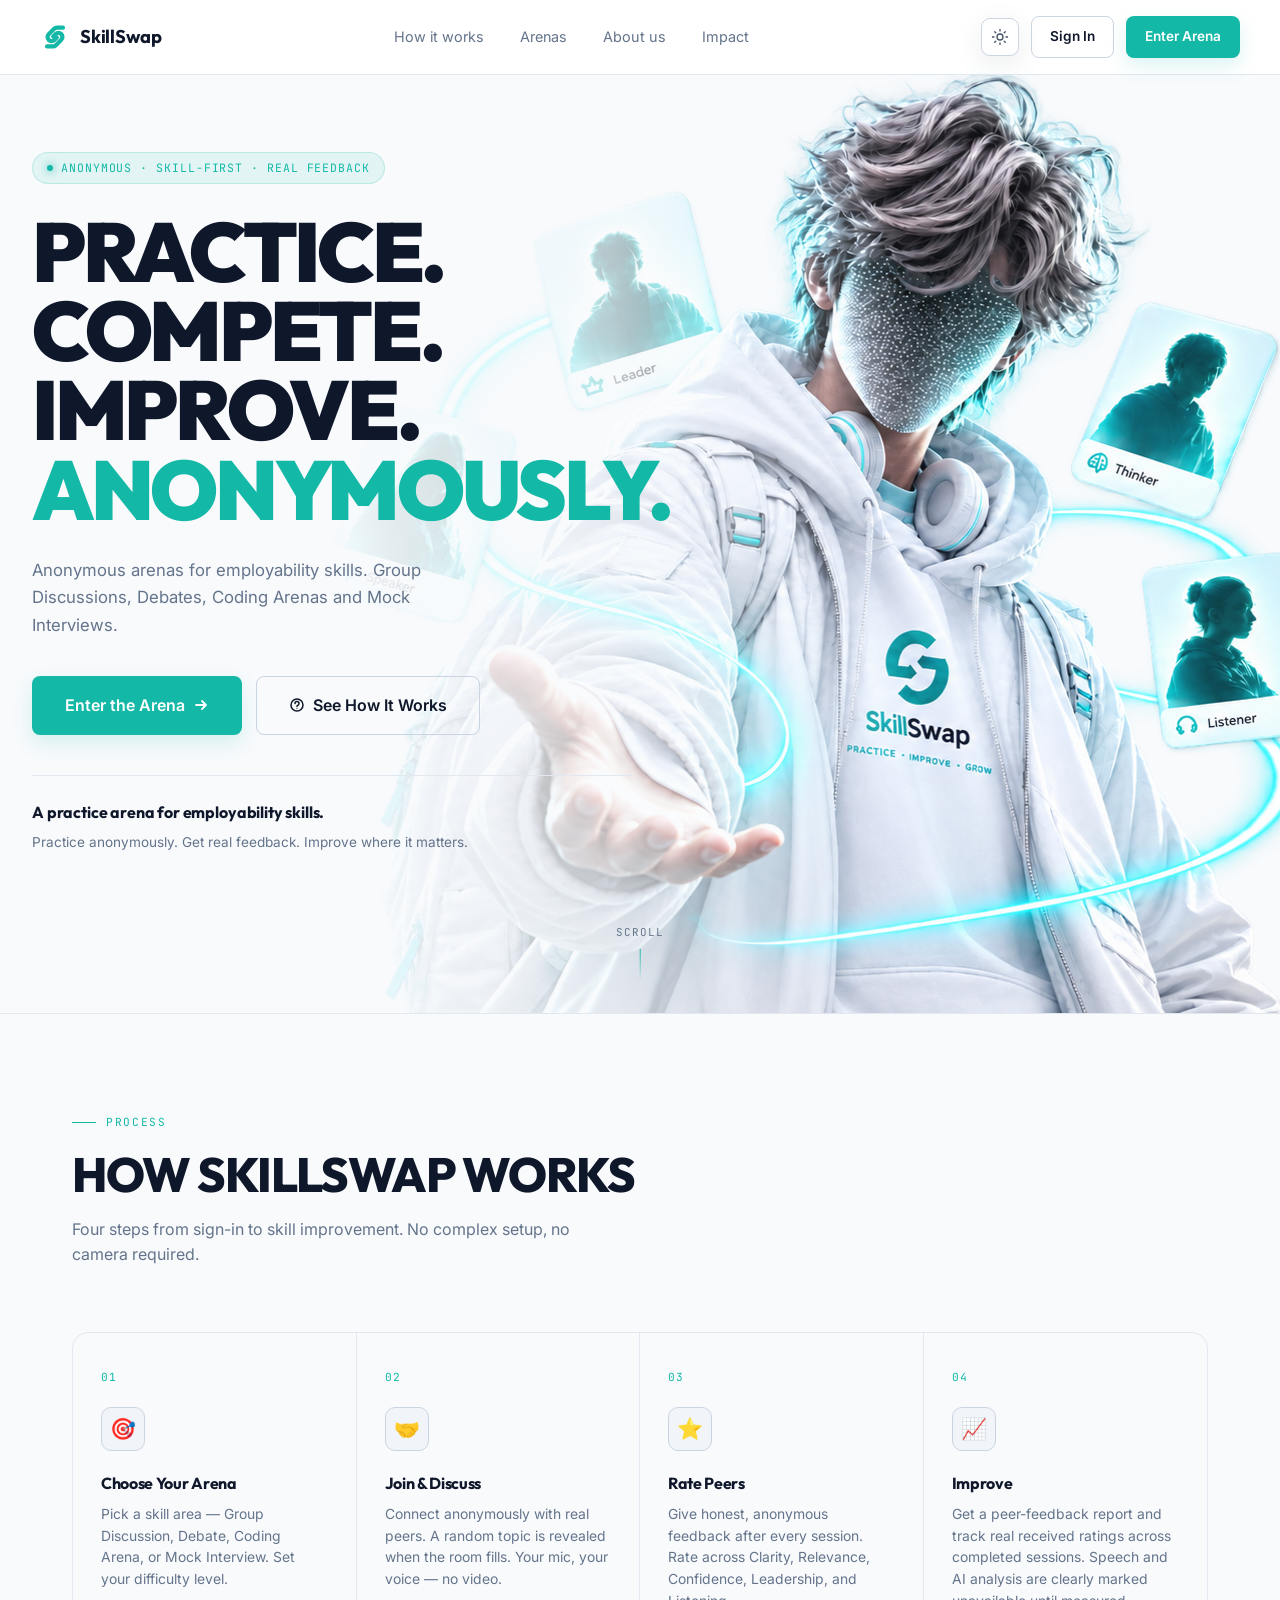
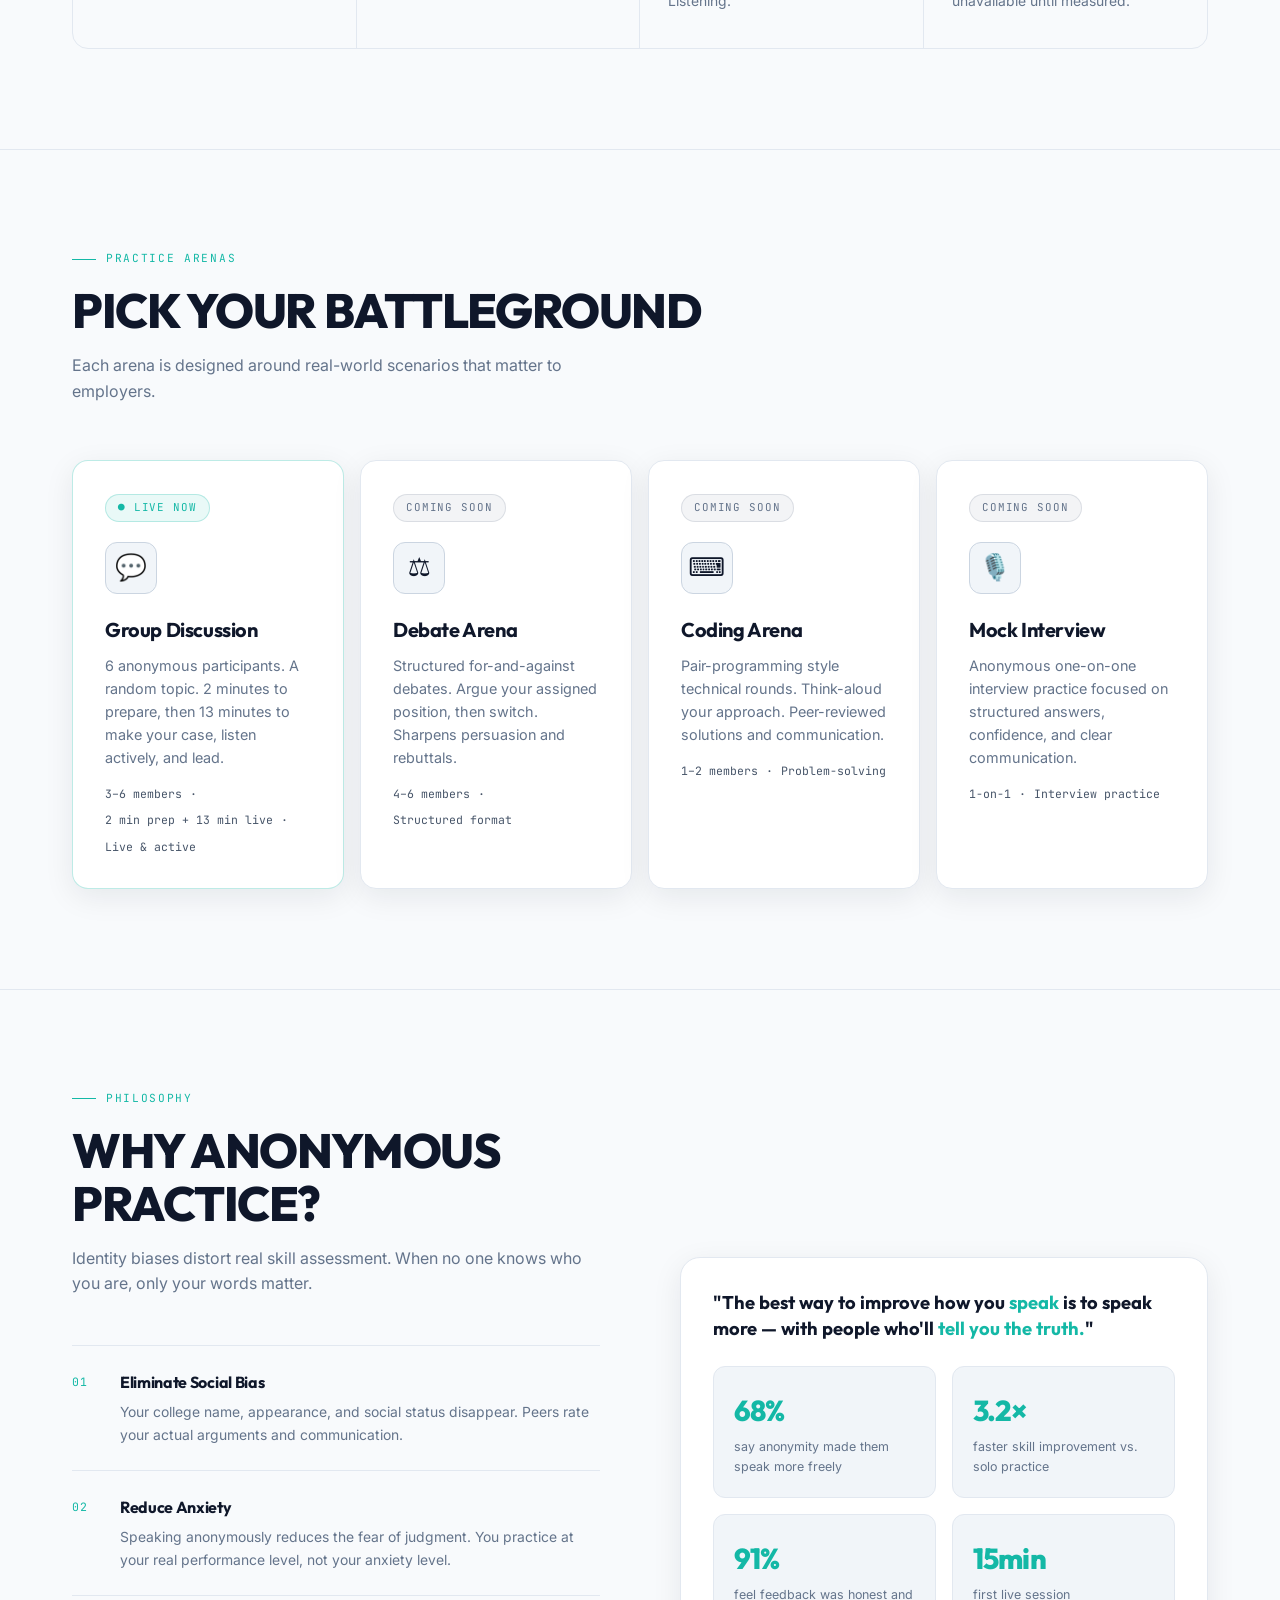
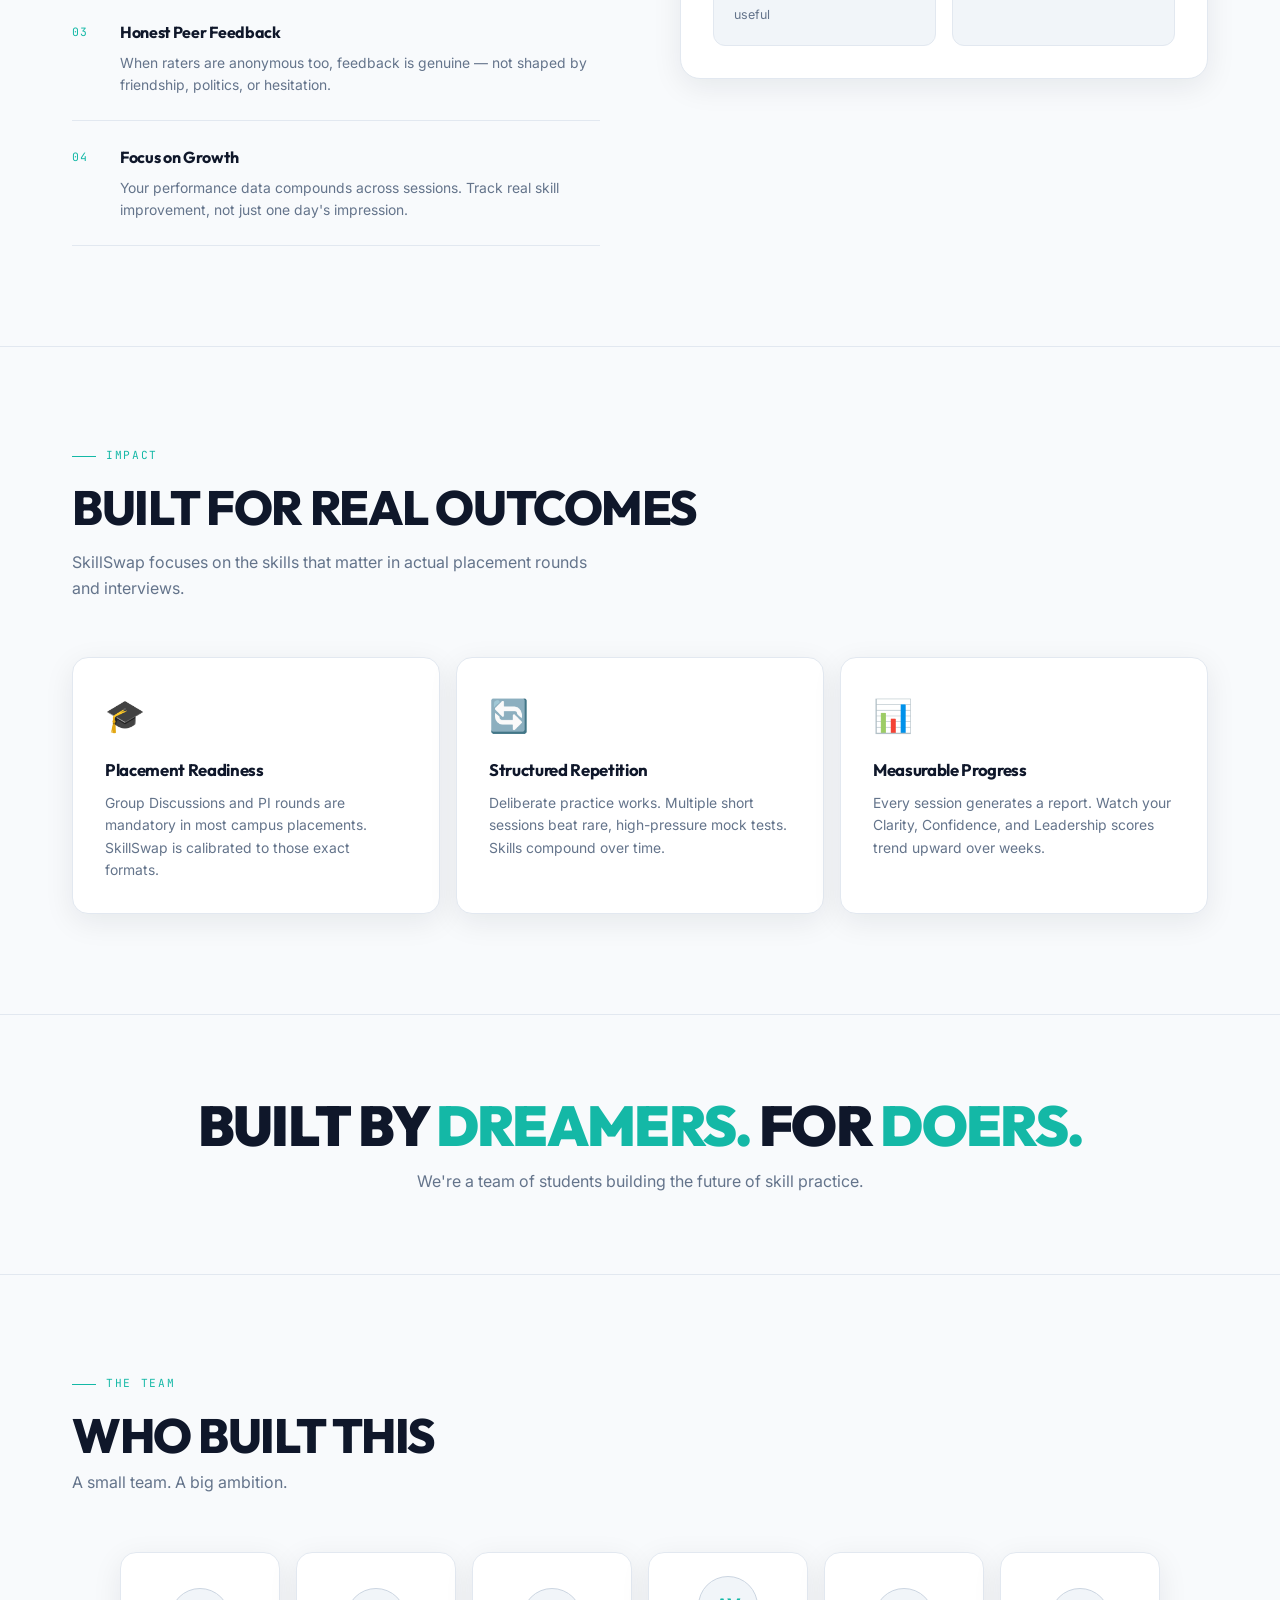
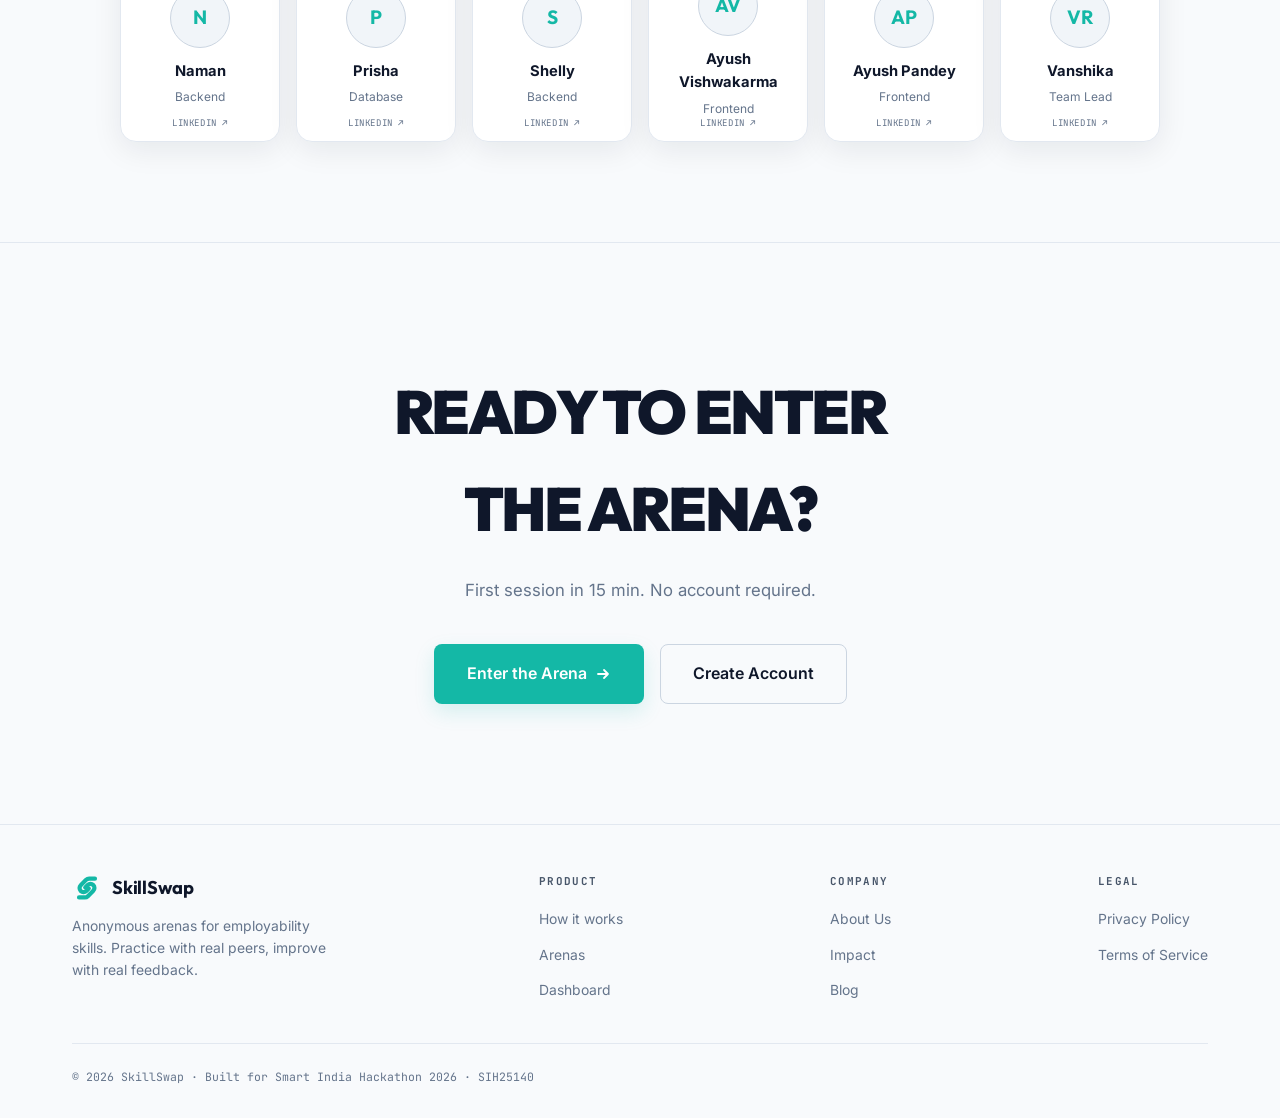
==== commit 8424abb7: "Complete Coding Arena, question bank and guest verification" ====
--- a/index.html
+++ b/index.html
@@ -4,7 +4,7 @@
 <meta charset="UTF-8">
 <meta name="viewport" content="width=device-width, initial-scale=1.0">
 <title>SkillSwap — Practice. Compete. Improve. Anonymously.</title>
-<meta name="description" content="Anonymous arenas for employability skills. Group Discussions, Debates, Coding Interviews and Mock Interviews. Practice with real peers, get real feedback.">
+<meta name="description" content="Anonymous arenas for employability skills. Group Discussions, Debates, Coding Arenas and Mock Interviews. Practice with real peers, get real feedback.">
 <meta property="og:title" content="SkillSwap — Practice. Compete. Improve. Anonymously.">
 <meta property="og:description" content="Anonymous arenas for employability skills. Join live Group Discussions with real peers.">
 <meta name="theme-color" content="#080B0F">
@@ -637,7 +637,7 @@
         </h1>
         <p class="hero-sub">
           Anonymous arenas for employability skills.
-          Group Discussions, Debates, Coding Interviews and Mock Interviews.
+          Group Discussions, Debates, Coding Arenas and Mock Interviews.
         </p>
         <div class="hero-actions">
           <a href="/auth" class="btn btn-green btn-lg" id="hero-enter-btn">
@@ -681,7 +681,7 @@
         <div class="how-num">01</div>
         <div class="how-icon">🎯</div>
         <h3>Choose Your Arena</h3>
-        <p>Pick a skill area — Group Discussion, Debate, Coding Interview, or Mock Interview. Set your difficulty level.</p>
+        <p>Pick a skill area — Group Discussion, Debate, Coding Arena, or Mock Interview. Set your difficulty level.</p>
       </div>
       <div class="how-step reveal reveal-delay-1">
         <div class="how-num">02</div>
@@ -742,7 +742,7 @@
       <div class="arena-card reveal reveal-delay-2" id="arena-code">
         <div class="arena-badge coming-soon">Coming Soon</div>
         <div class="arena-icon">⌨️</div>
-        <h3>Coding Interview</h3>
+        <h3>Coding Arena</h3>
         <p>Pair-programming style technical rounds. Think-aloud your approach. Peer-reviewed solutions and communication.</p>
         <div class="arena-meta">
           <span>1–2 members</span>
--- a/static/theme.css
+++ b/static/theme.css
@@ -275,3 +275,114 @@
   header,
   footer { transition: none; }
 }
+
+/* ════════════════════════════════════════
+   USER DROPDOWN
+════════════════════════════════════════ */
+.user-dropdown-wrapper {
+  position: relative;
+  display: inline-flex;
+}
+
+.user-dropdown-btn {
+  background: none;
+  border: none;
+  padding: 0;
+  cursor: pointer;
+  border-radius: 50%;
+}
+.user-dropdown-btn:focus-visible {
+  outline: 2px solid var(--accent);
+  outline-offset: 3px;
+}
+.user-dropdown-btn > div {
+  pointer-events: none;
+}
+
+.user-dropdown-menu {
+  position: absolute;
+  top: calc(100% + 8px);
+  right: 0;
+  width: 200px;
+  background: var(--surface-primary);
+  border: 1px solid var(--border-strong);
+  border-radius: 12px;
+  box-shadow: var(--shadow);
+  padding: 8px 0;
+  z-index: 100;
+  opacity: 0;
+  visibility: hidden;
+  transform: translateY(-4px) scale(0.97);
+  transform-origin: top right;
+  transition: opacity 150ms ease, transform 150ms ease, visibility 150ms;
+}
+
+.user-dropdown-menu.open {
+  opacity: 1;
+  visibility: visible;
+  transform: translateY(0) scale(1);
+}
+
+.user-dropdown-header {
+  padding: 8px 16px 12px;
+  border-bottom: 1px solid var(--border);
+  margin-bottom: 6px;
+}
+
+.user-dropdown-name {
+  font-family: var(--display);
+  font-weight: 700;
+  font-size: 0.95rem;
+  color: var(--text-primary);
+  white-space: nowrap;
+  overflow: hidden;
+  text-overflow: ellipsis;
+}
+
+.user-dropdown-email {
+  font-size: 0.75rem;
+  color: var(--text-secondary);
+  white-space: nowrap;
+  overflow: hidden;
+  text-overflow: ellipsis;
+  margin-top: 2px;
+}
+.user-dropdown-email:empty {
+  display: none;
+}
+
+.user-dropdown-item {
+  display: block;
+  width: 100%;
+  padding: 8px 16px;
+  background: none;
+  border: none;
+  font-family: var(--sans);
+  font-size: 0.85rem;
+  font-weight: 500;
+  color: var(--text-secondary);
+  text-align: left;
+  cursor: pointer;
+  transition: background 150ms, color 150ms;
+  text-decoration: none;
+}
+
+.user-dropdown-item:hover, .user-dropdown-item:focus-visible {
+  background: var(--surface-secondary);
+  color: var(--text-primary);
+  outline: none;
+}
+
+.user-dropdown-item.danger {
+  color: var(--danger);
+}
+.user-dropdown-item.danger:hover, .user-dropdown-item.danger:focus-visible {
+  background: var(--danger-soft);
+  color: var(--danger);
+}
+
+.user-dropdown-divider {
+  height: 1px;
+  background: var(--border);
+  margin: 6px 0;
+}
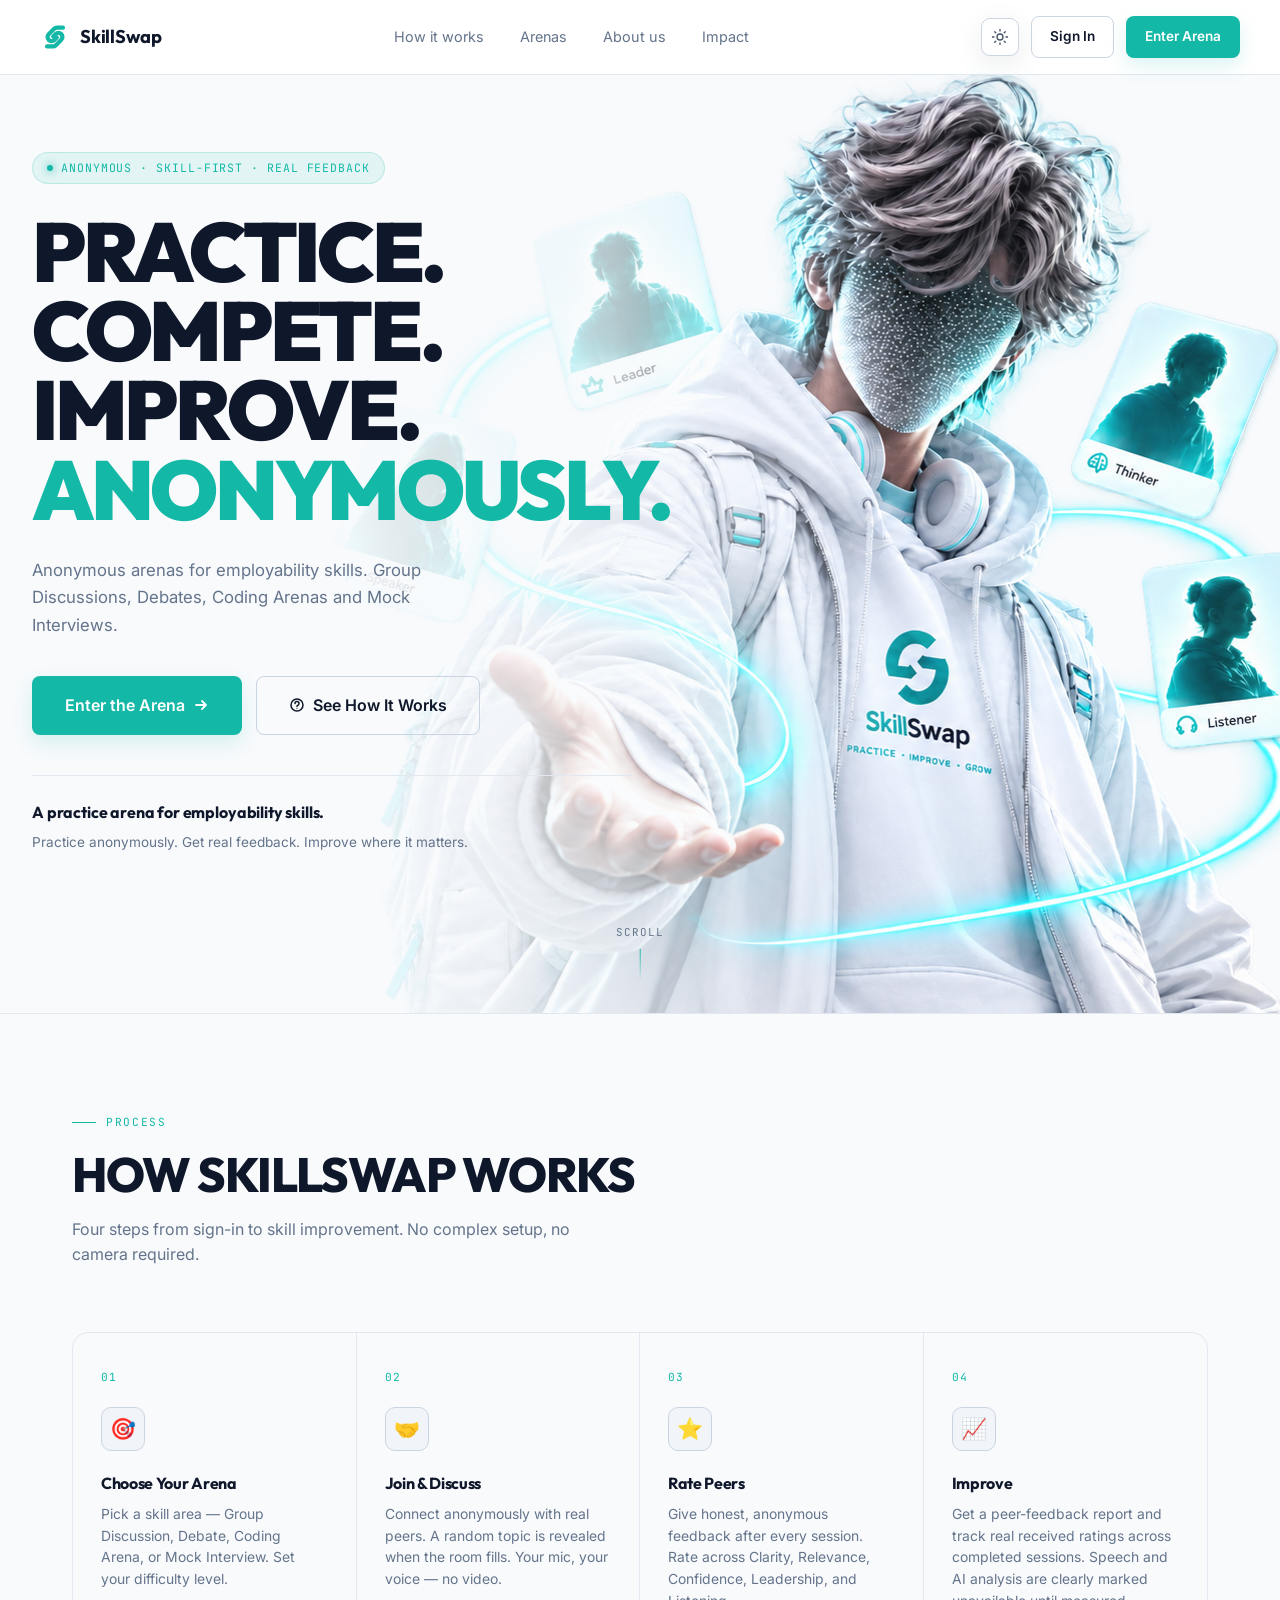
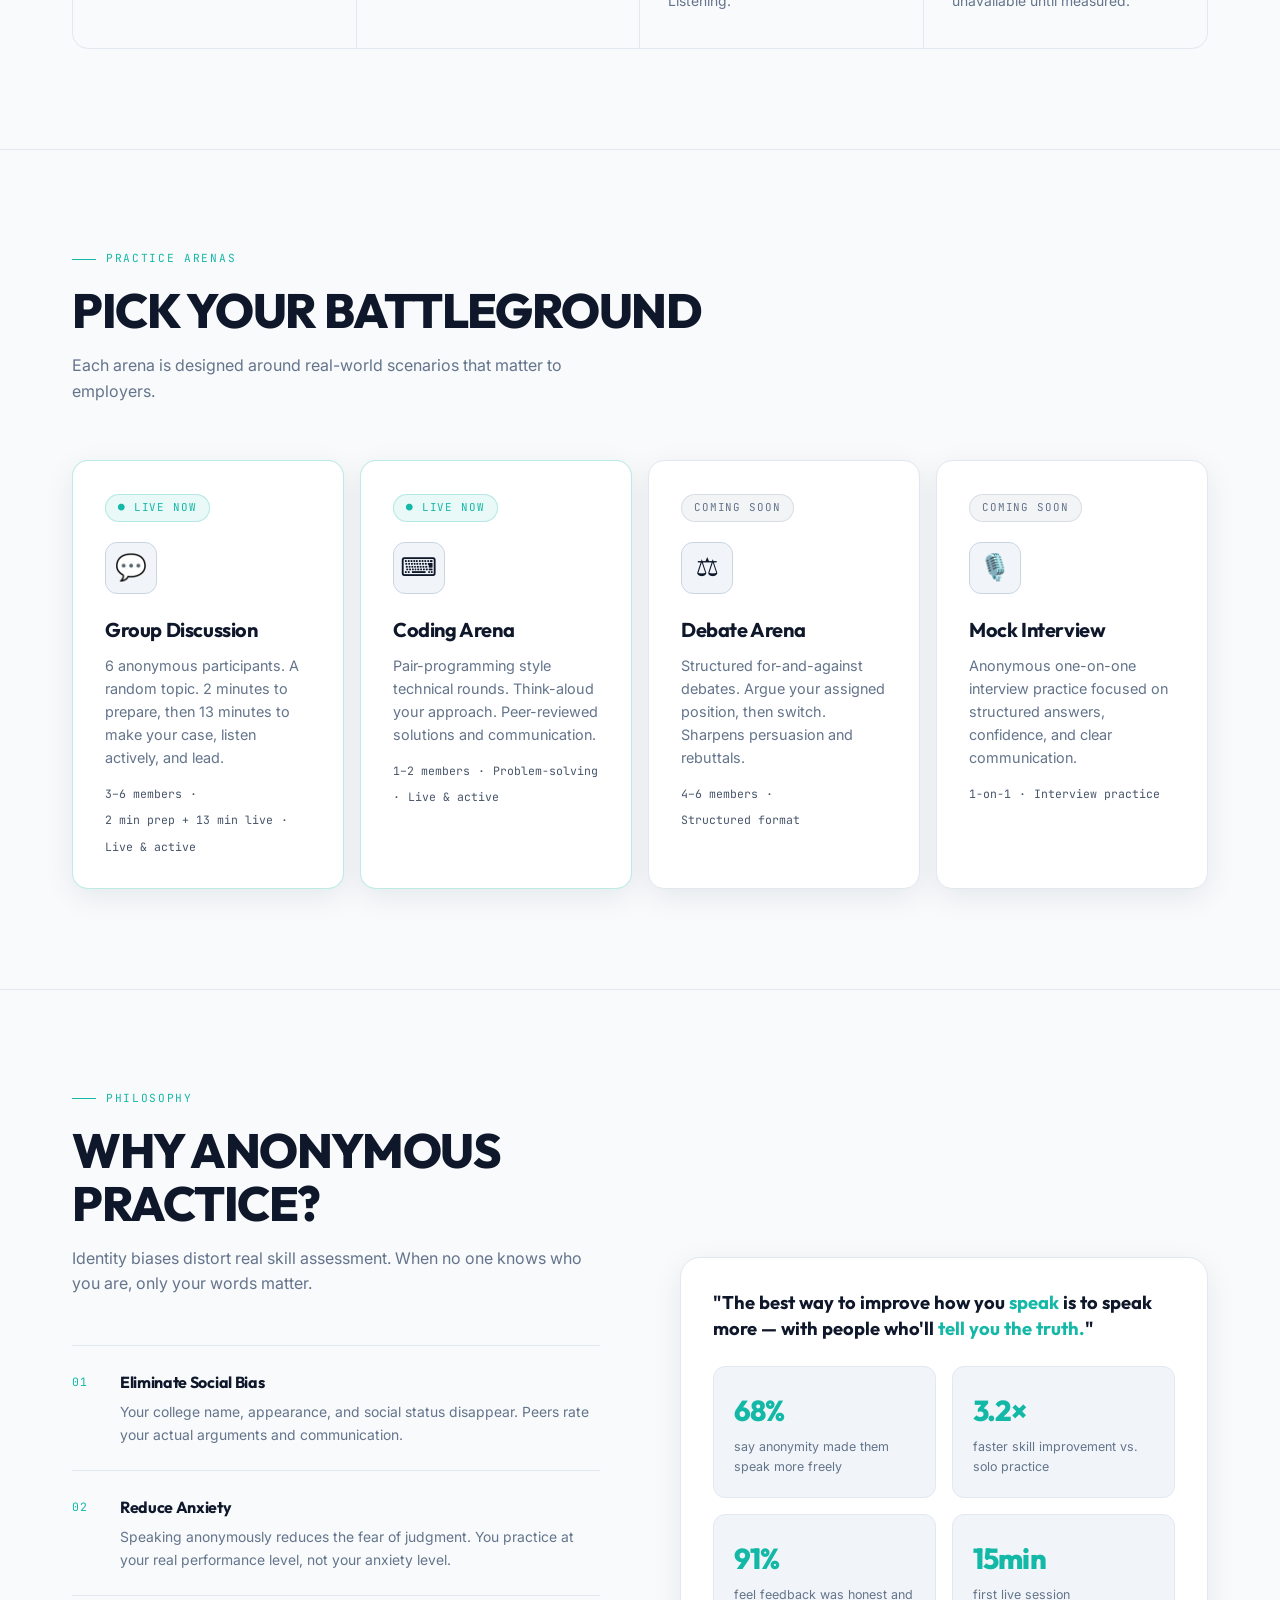
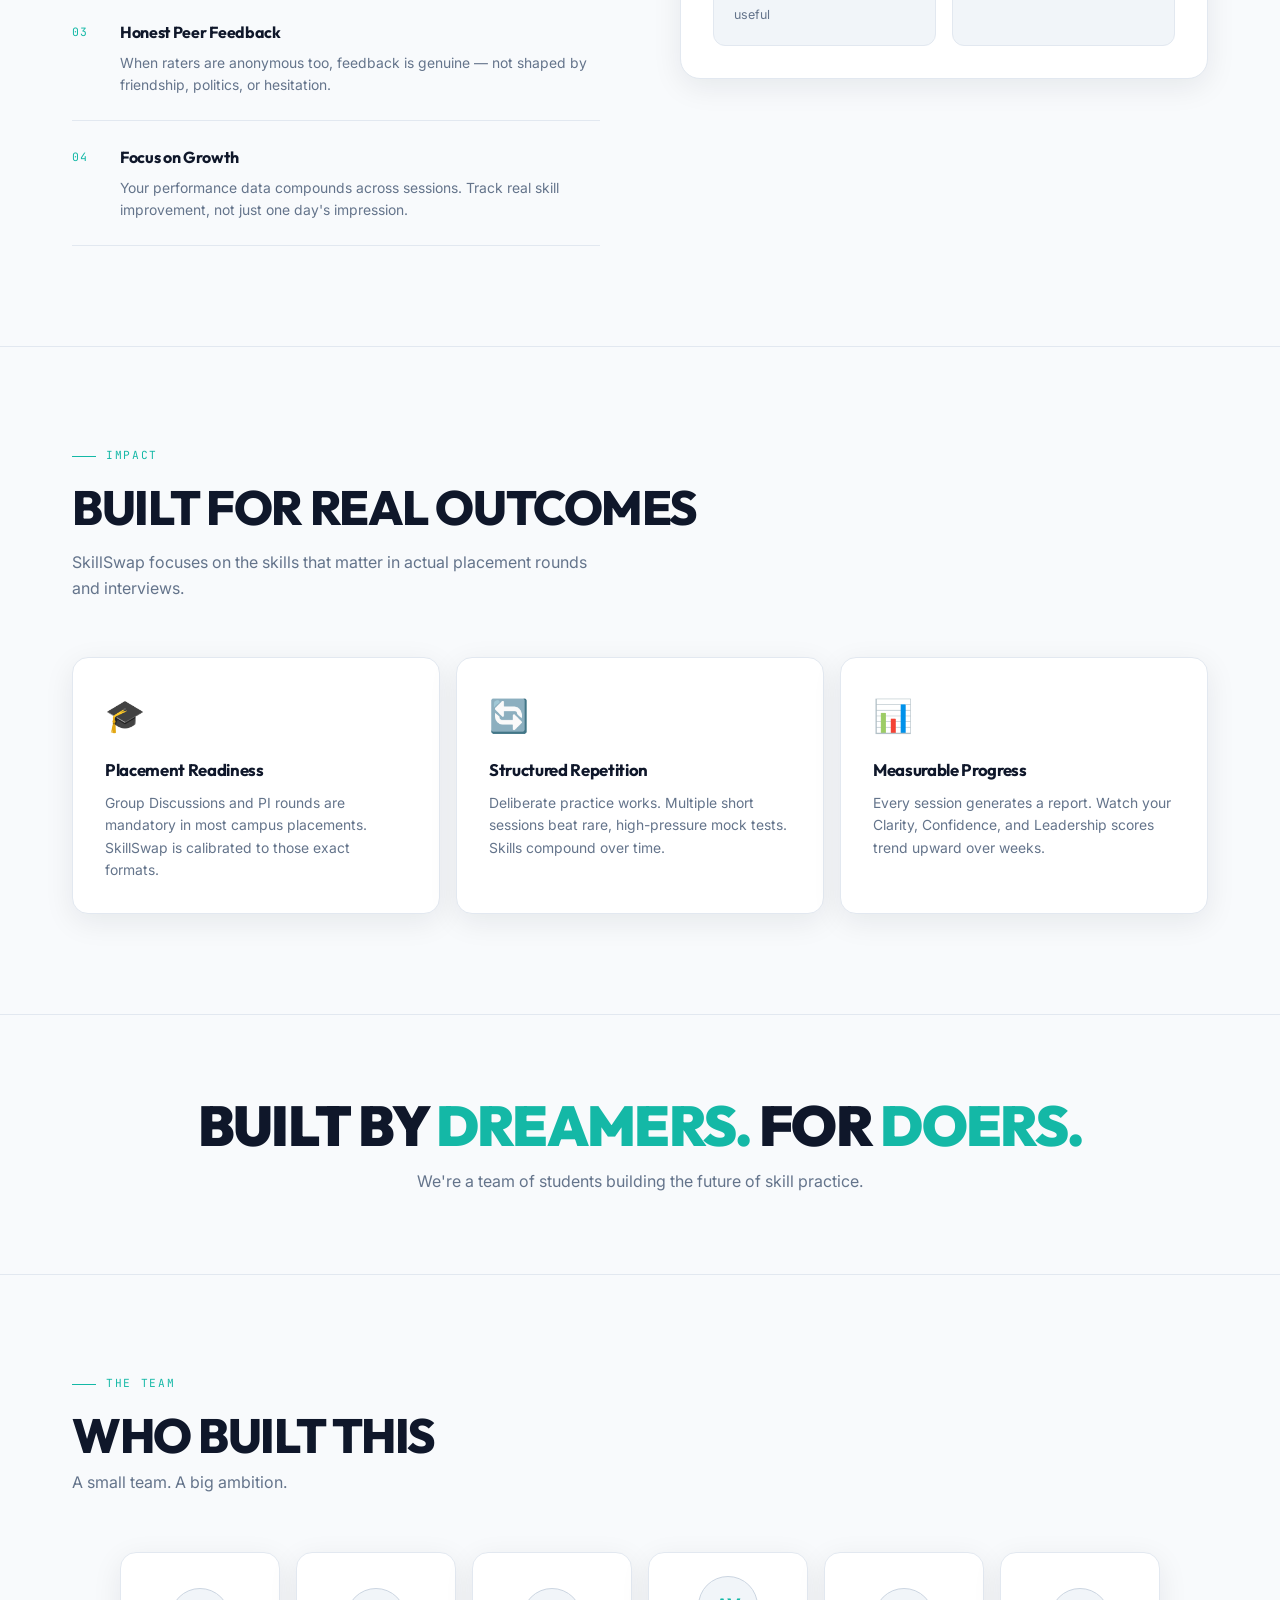
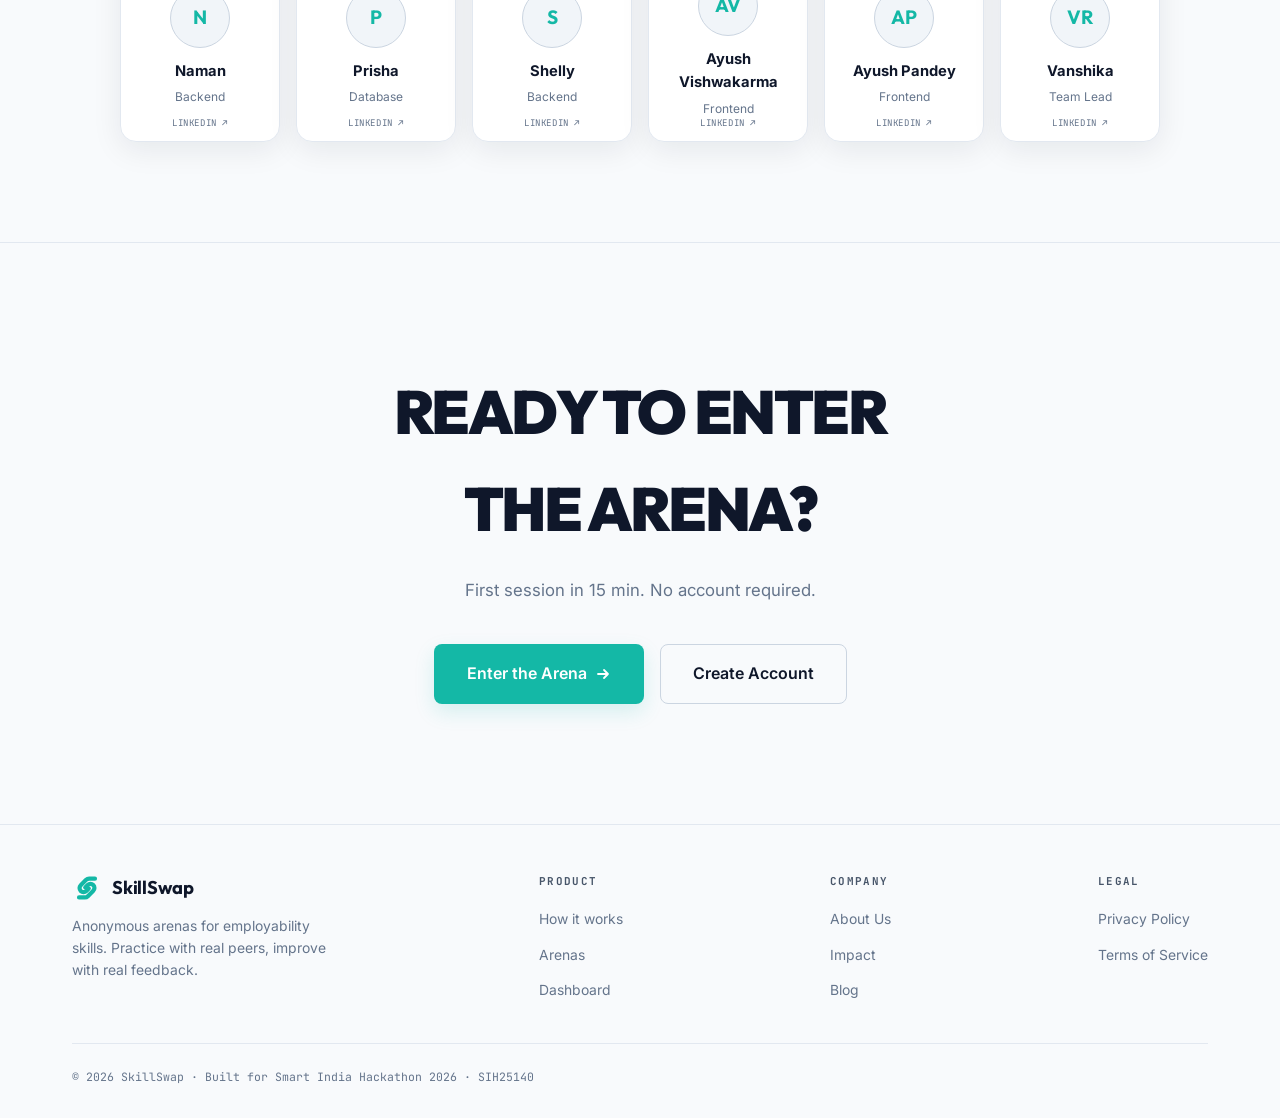
==== commit 75f82c2b: "Finalize Coding Arena and arena updates" ====
--- a/index.html
+++ b/index.html
@@ -727,7 +727,21 @@
         </div>
       </a>
 
-      <div class="arena-card reveal reveal-delay-1" id="arena-debate">
+      <a href="/coding-arena" class="arena-card primary reveal reveal-delay-1" id="arena-code">
+        <div class="arena-badge">● Live Now</div>
+        <div class="arena-icon">⌨️</div>
+        <h3>Coding Arena</h3>
+        <p>Pair-programming style technical rounds. Think-aloud your approach. Peer-reviewed solutions and communication.</p>
+        <div class="arena-meta">
+          <span>1–2 members</span>
+          <span>·</span>
+          <span>Problem-solving</span>
+          <span>·</span>
+          <span>Live &amp; active</span>
+        </div>
+      </a>
+
+      <div class="arena-card reveal reveal-delay-2" id="arena-debate">
         <div class="arena-badge coming-soon">Coming Soon</div>
         <div class="arena-icon">⚖️</div>
         <h3>Debate Arena</h3>
@@ -736,18 +750,6 @@
           <span>4–6 members</span>
           <span>·</span>
           <span>Structured format</span>
-        </div>
-      </div>
-
-      <div class="arena-card reveal reveal-delay-2" id="arena-code">
-        <div class="arena-badge coming-soon">Coming Soon</div>
-        <div class="arena-icon">⌨️</div>
-        <h3>Coding Arena</h3>
-        <p>Pair-programming style technical rounds. Think-aloud your approach. Peer-reviewed solutions and communication.</p>
-        <div class="arena-meta">
-          <span>1–2 members</span>
-          <span>·</span>
-          <span>Problem-solving</span>
         </div>
       </div>
 
